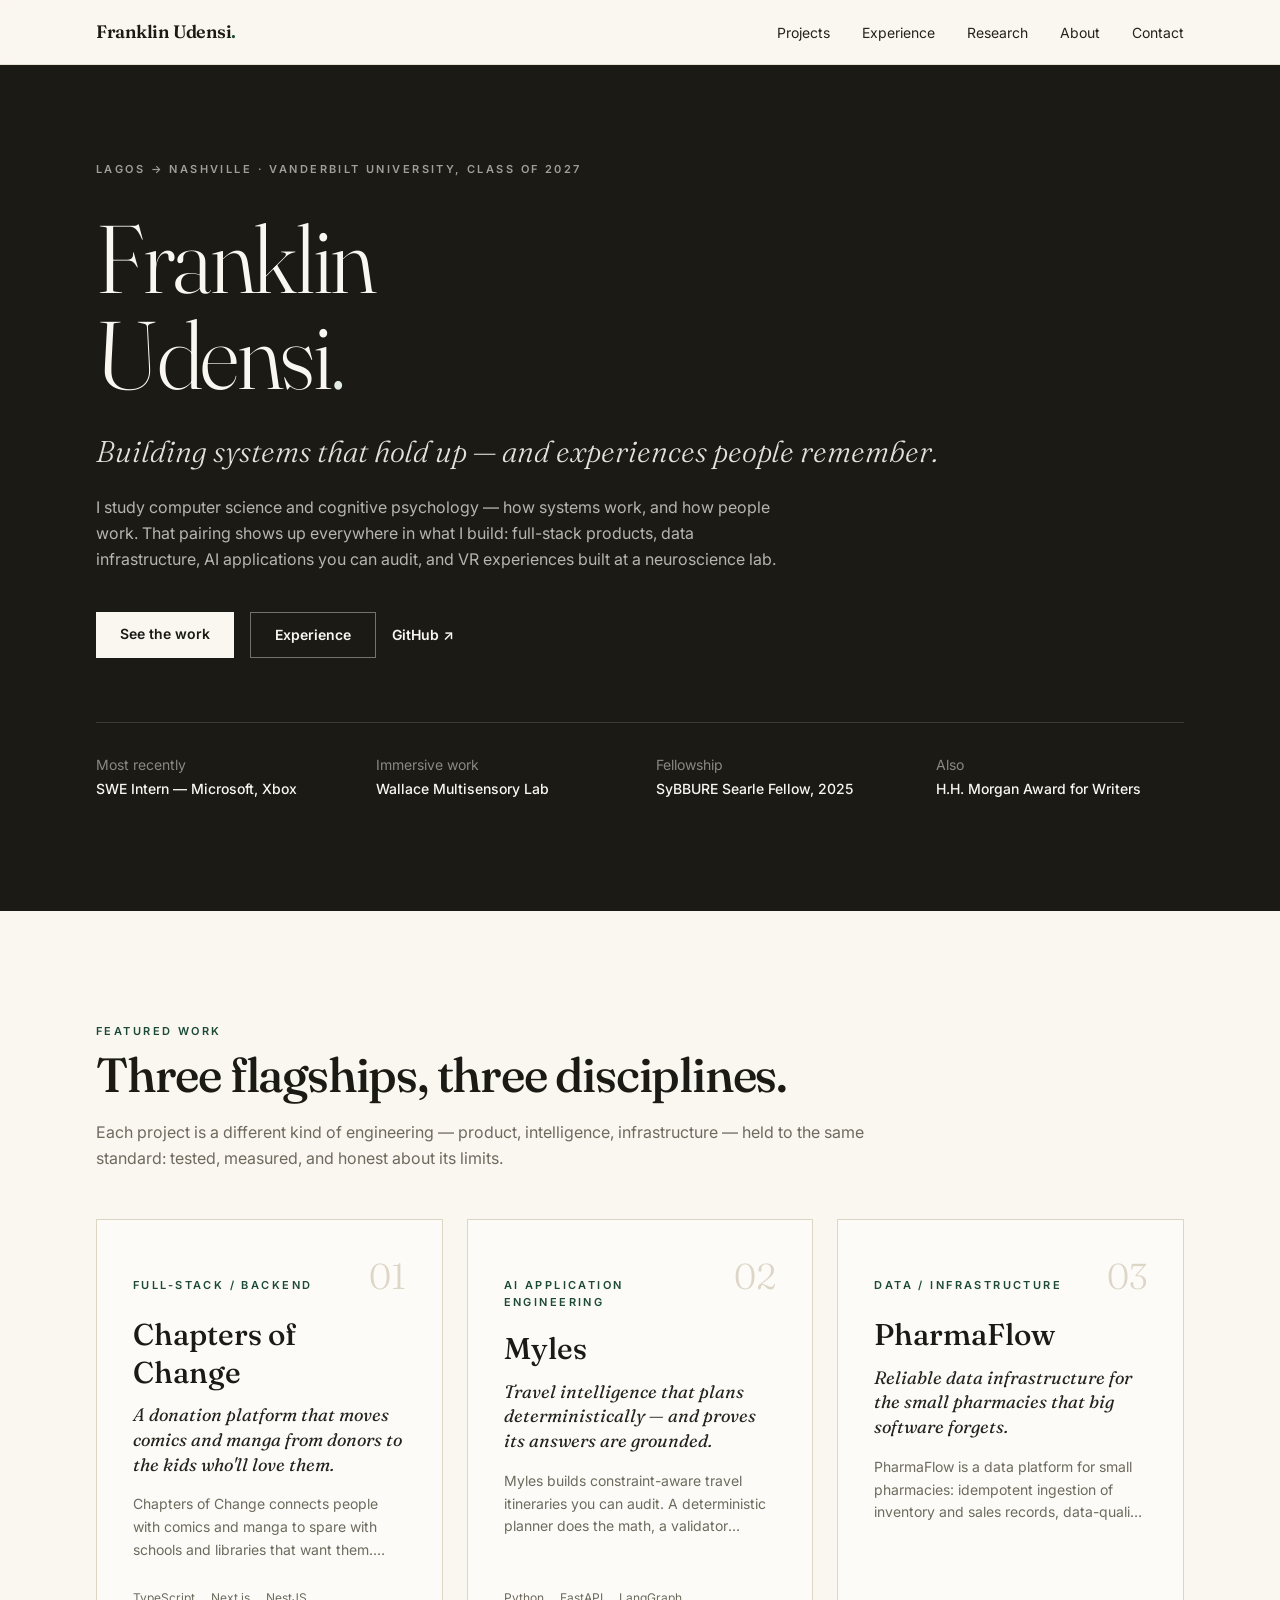
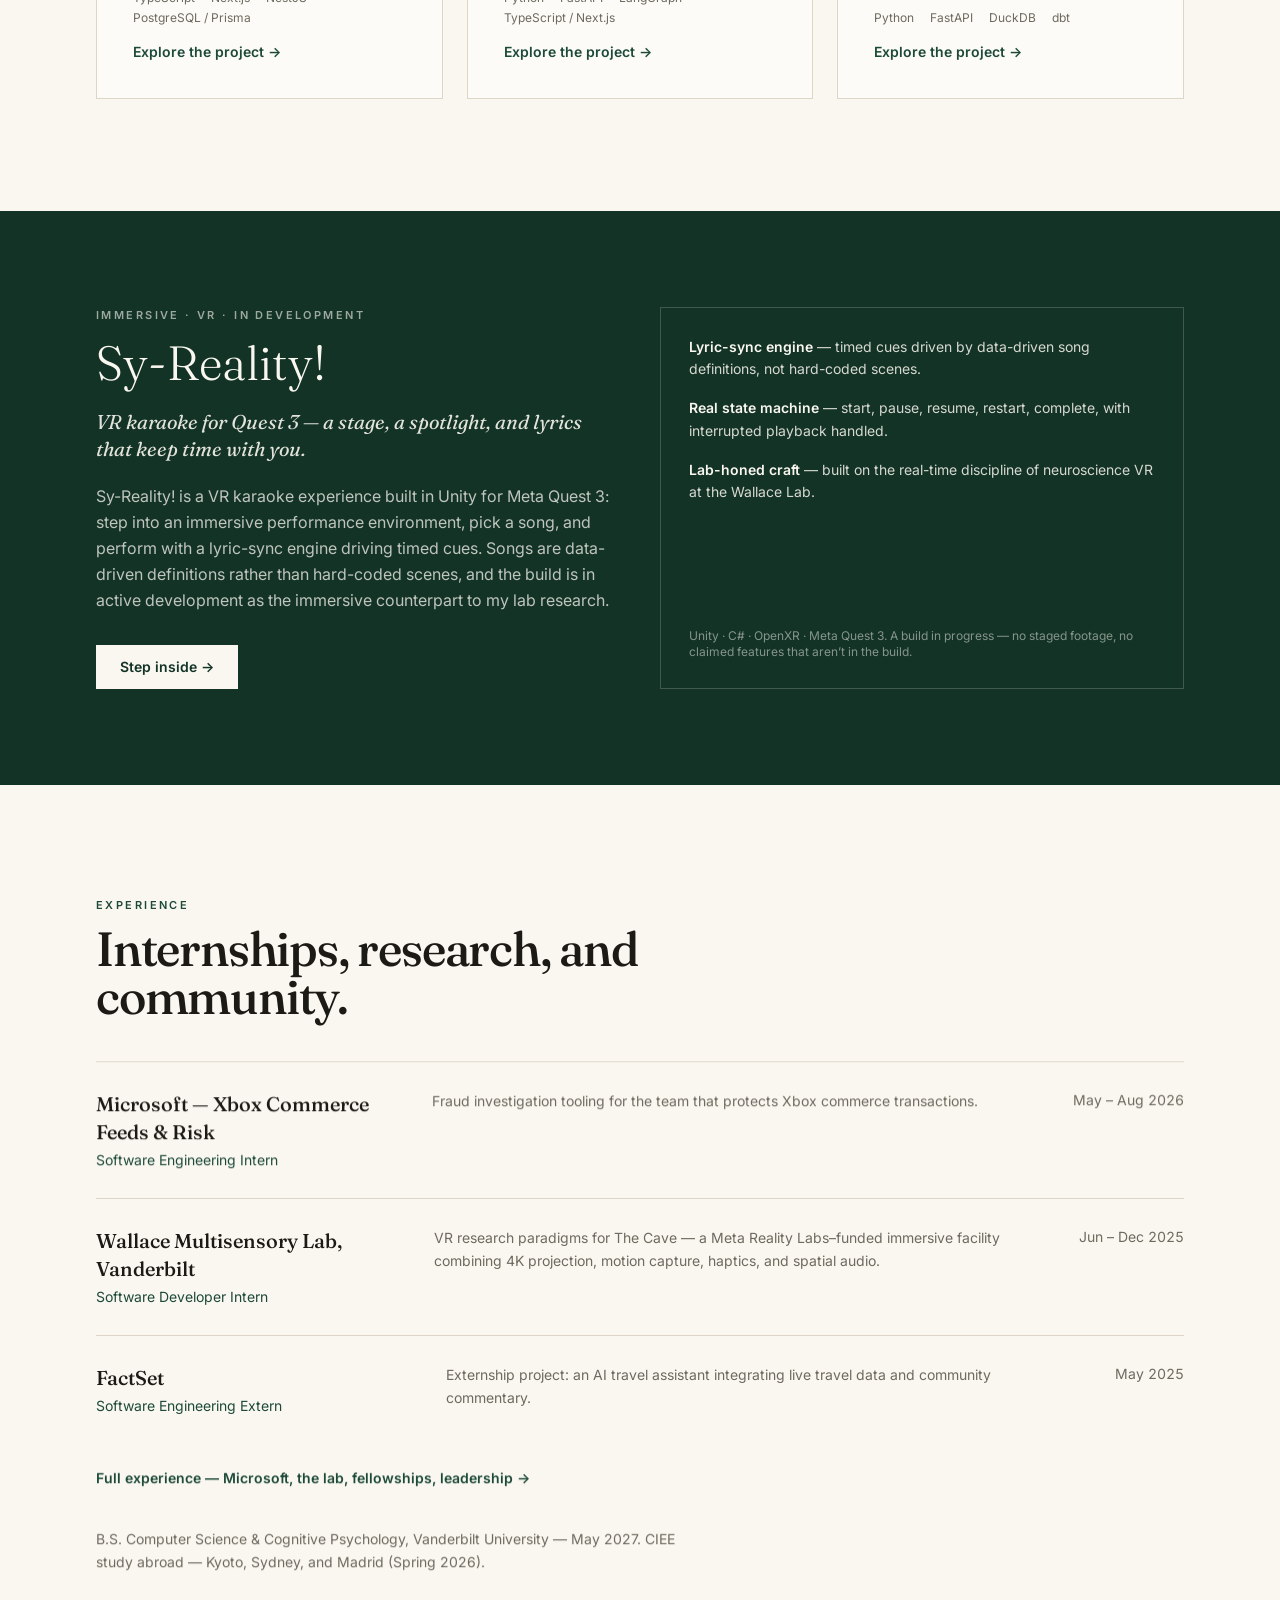
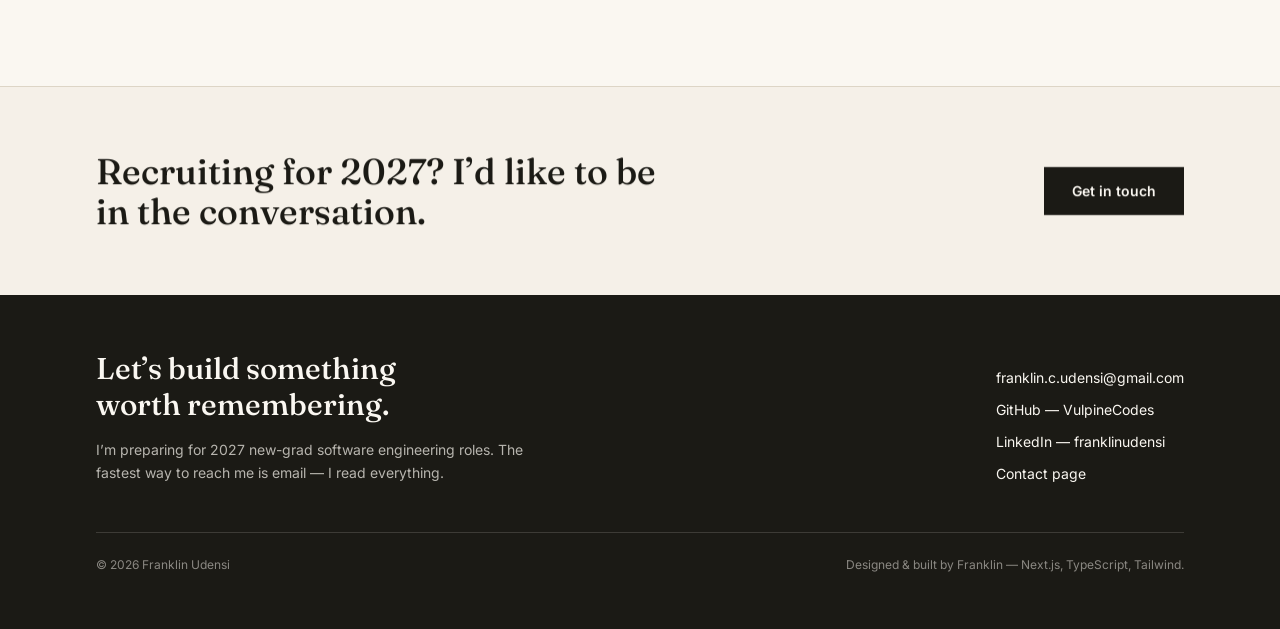
==== index.html @ 60025fde "deploy: portfolio website static build (Next.js export, fonts via Google Fonts CDN)" ====
<!DOCTYPE html><html lang="en"><head><meta charSet="utf-8"/><meta name="viewport" content="width=device-width, initial-scale=1"/><link rel="stylesheet" href="/_next/static/css/6d25cab9f0a3bf4e.css" data-precedence="next"/><link rel="preload" as="script" fetchPriority="low" href="/_next/static/chunks/webpack-03f7c6bc932ce1e3.js"/><script src="/_next/static/chunks/fd9d1056-1f1f859026f5f0fa.js" async=""></script><script src="/_next/static/chunks/117-e7a95ff872d9ad6e.js" async=""></script><script src="/_next/static/chunks/main-app-d4679674a07abb10.js" async=""></script><script src="/_next/static/chunks/958-a81c5736fae3ac9c.js" async=""></script><script src="/_next/static/chunks/972-db255a47084783e7.js" async=""></script><script src="/_next/static/chunks/app/page-e11f2c5ee6c6c4c6.js" async=""></script><script src="/_next/static/chunks/app/layout-0b1791d2296f950b.js" async=""></script><link rel="preconnect" href="https://fonts.googleapis.com"/><link rel="preconnect" href="https://fonts.gstatic.com" crossorigin="anonymous"/><title>Franklin Udensi — Software Engineer</title><meta name="description" content="Franklin Udensi is a Vanderbilt computer science and cognitive psychology student (class of 2027) building full-stack products, data infrastructure, and immersive experiences. SWE intern at Microsoft (Xbox); VR developer at the Wallace Multisensory Lab."/><meta name="author" content="Franklin Udensi"/><meta name="keywords" content="Franklin Udensi,software engineer,Vanderbilt,full-stack,data infrastructure,AI applications,VR"/><meta name="robots" content="index, follow"/><meta property="og:title" content="Franklin Udensi — Software Engineer"/><meta property="og:description" content="Franklin Udensi is a Vanderbilt computer science and cognitive psychology student (class of 2027) building full-stack products, data infrastructure, and immersive experiences. SWE intern at Microsoft (Xbox); VR developer at the Wallace Multisensory Lab."/><meta property="og:locale" content="en_US"/><meta property="og:type" content="website"/><meta name="twitter:card" content="summary"/><meta name="twitter:title" content="Franklin Udensi — Software Engineer"/><meta name="twitter:description" content="Franklin Udensi is a Vanderbilt computer science and cognitive psychology student (class of 2027) building full-stack products, data infrastructure, and immersive experiences. SWE intern at Microsoft (Xbox); VR developer at the Wallace Multisensory Lab."/><link rel="icon" href="/icon.svg?8deb0ec6b6bf1eee" type="image/svg+xml" sizes="any"/><link href="https://fonts.googleapis.com/css2?family=Fraunces:ital,opsz,wght@0,9..144,300..600;1,9..144,300..600&amp;family=Inter:wght@300..700&amp;display=swap" rel="stylesheet"/><script src="/_next/static/chunks/polyfills-42372ed130431b0a.js" noModule=""></script></head><body class="flex min-h-screen flex-col"><a href="#main" class="sr-only focus:not-sr-only focus:absolute focus:left-4 focus:top-4 focus:z-[60] focus:bg-moss focus:px-4 focus:py-2 focus:text-paper">Skip to content</a><header class="sticky top-0 z-50 border-b border-line/70 bg-paper/90 backdrop-blur"><div class="mx-auto flex h-16 max-w-6xl items-center justify-between px-5 sm:px-8"><a class="font-display text-lg font-semibold tracking-tight" aria-label="Franklin Udensi — home" href="/">Franklin Udensi<span class="text-moss" aria-hidden="true">.</span></a><nav aria-label="Primary" class="hidden md:block"><ul class="flex items-center gap-8"><li><a class="link-underline text-sm text-coal hover:text-ink" href="/projects">Projects</a></li><li><a class="link-underline text-sm text-coal hover:text-ink" href="/experience">Experience</a></li><li><a class="link-underline text-sm text-coal hover:text-ink" href="/research">Research</a></li><li><a class="link-underline text-sm text-coal hover:text-ink" href="/about">About</a></li><li><a class="link-underline text-sm text-coal hover:text-ink" href="/contact">Contact</a></li></ul></nav><button type="button" class="inline-flex h-11 w-11 items-center justify-center md:hidden" aria-expanded="false" aria-controls="mobile-nav" aria-label="Open menu"><span aria-hidden="true" class="text-2xl leading-none">≡</span></button></div></header><main id="main" class="flex-1"><section class="bg-ink text-paper"><div class="mx-auto max-w-6xl px-5 pb-20 pt-16 sm:px-8 sm:pt-24 lg:pb-28"><div style="opacity:0;transform:translateY(24px)"><p class="text-[11px] font-semibold uppercase tracking-widest2 text-paper/60">Lagos → Nashville<!-- --> · Vanderbilt University, Class of 2027</p><h1 class="mt-8 font-display text-6xl font-light leading-[0.98] tracking-tight sm:text-7xl lg:text-8xl">Franklin<br/>Udensi<span class="text-moss-soft">.</span></h1><p class="mt-8 max-w-reading font-display text-2xl font-light italic leading-snug text-paper/90 sm:text-3xl">Building systems that hold up — and experiences people remember.</p><p class="mt-6 max-w-reading leading-relaxed text-paper/70">I study computer science and cognitive psychology — how systems work, and how people work. That pairing shows up everywhere in what I build: full-stack products, data infrastructure, AI applications you can audit, and VR experiences built at a neuroscience lab.</p><div class="mt-10 flex flex-wrap gap-4"><a class="bg-paper px-6 py-3 text-sm font-semibold text-ink transition-colors hover:bg-moss-soft" href="/projects">See the work</a><a class="border border-paper/40 px-6 py-3 text-sm font-semibold text-paper transition-colors hover:border-paper hover:bg-paper/10" href="/experience">Experience</a><a href="https://github.com/VulpineCodes" target="_blank" rel="noreferrer" class="link-underline self-center text-sm font-semibold">GitHub ↗</a></div></div><div style="opacity:0;transform:translateY(24px)"><dl class="mt-16 grid grid-cols-2 gap-8 border-t border-paper/15 pt-8 text-sm md:grid-cols-4"><div><dt class="text-paper/50">Most recently</dt><dd class="mt-1 font-medium">SWE Intern — Microsoft, Xbox</dd></div><div><dt class="text-paper/50">Immersive work</dt><dd class="mt-1 font-medium">Wallace Multisensory Lab</dd></div><div><dt class="text-paper/50">Fellowship</dt><dd class="mt-1 font-medium">SyBBURE Searle Fellow, 2025</dd></div><div><dt class="text-paper/50">Also</dt><dd class="mt-1 font-medium">H.H. Morgan Award for Writers</dd></div></dl></div></div></section><section class="mx-auto max-w-6xl px-5 py-20 sm:px-8 lg:py-28"><div style="opacity:0;transform:translateY(24px)"><div class="max-w-3xl"><p class="eyebrow">Featured work</p><h2 class="mt-3 font-display text-4xl font-medium leading-[1.08] tracking-tight sm:text-5xl text-ink">Three flagships, three disciplines.</h2><p class="mt-5 text-base leading-relaxed text-smoke">Each project is a different kind of engineering — product, intelligence, infrastructure — held to the same standard: tested, measured, and honest about its limits.</p></div></div><div class="mt-12 grid gap-6 md:grid-cols-3"><div style="opacity:0;transform:translateY(24px)"><article class="group relative flex h-full flex-col border border-line bg-white/40 p-7 transition-colors duration-300 hover:border-moss/50 sm:p-9"><div class="flex items-baseline justify-between gap-4"><span class="eyebrow">Full-Stack / Backend</span><span aria-hidden="true" class="font-display text-4xl font-light text-line transition-colors duration-300 group-hover:text-moss/40">01</span></div><h3 class="mt-5 font-display text-3xl font-medium leading-tight"><a class="after:absolute after:inset-0 focus-visible:outline-none" href="/projects/chapters-of-change">Chapters of Change</a></h3><p class="mt-3 font-display text-lg italic leading-snug text-coal">A donation platform that moves comics and manga from donors to the kids who&#x27;ll love them.</p><p class="mt-4 line-clamp-3 text-sm leading-relaxed text-smoke">Chapters of Change connects people with comics and manga to spare with schools and libraries that want them. Donors list collections, organizations request them, and a structured approval workflow — with idempotent submissions and strict authorization — carries each donation from offer to delivered.</p><div class="mt-auto pt-7"><ul aria-label="Technology stack" class="flex flex-wrap gap-x-4 gap-y-1 text-xs text-smoke"><li>TypeScript</li><li>Next.js</li><li>NestJS</li><li>PostgreSQL / Prisma</li></ul><p class="mt-4 text-sm font-semibold text-moss">Explore the project<!-- --> <span aria-hidden="true" class="inline-block transition-transform duration-300 group-hover:translate-x-1">→</span></p></div></article></div><div style="opacity:0;transform:translateY(24px)"><article class="group relative flex h-full flex-col border border-line bg-white/40 p-7 transition-colors duration-300 hover:border-moss/50 sm:p-9"><div class="flex items-baseline justify-between gap-4"><span class="eyebrow">AI Application Engineering</span><span aria-hidden="true" class="font-display text-4xl font-light text-line transition-colors duration-300 group-hover:text-moss/40">02</span></div><h3 class="mt-5 font-display text-3xl font-medium leading-tight"><a class="after:absolute after:inset-0 focus-visible:outline-none" href="/projects/myles">Myles</a></h3><p class="mt-3 font-display text-lg italic leading-snug text-coal">Travel intelligence that plans deterministically — and proves its answers are grounded.</p><p class="mt-4 line-clamp-3 text-sm leading-relaxed text-smoke">Myles builds constraint-aware travel itineraries you can audit. A deterministic planner does the math, a validator enforces hard constraints, and a grounding layer checks that every claim in the output traces back to provider data. An evaluation harness scores the whole pipeline, so quality is measured rather than asserted.</p><div class="mt-auto pt-7"><ul aria-label="Technology stack" class="flex flex-wrap gap-x-4 gap-y-1 text-xs text-smoke"><li>Python</li><li>FastAPI</li><li>LangGraph</li><li>TypeScript / Next.js</li></ul><p class="mt-4 text-sm font-semibold text-moss">Explore the project<!-- --> <span aria-hidden="true" class="inline-block transition-transform duration-300 group-hover:translate-x-1">→</span></p></div></article></div><div style="opacity:0;transform:translateY(24px)"><article class="group relative flex h-full flex-col border border-line bg-white/40 p-7 transition-colors duration-300 hover:border-moss/50 sm:p-9"><div class="flex items-baseline justify-between gap-4"><span class="eyebrow">Data / Infrastructure</span><span aria-hidden="true" class="font-display text-4xl font-light text-line transition-colors duration-300 group-hover:text-moss/40">03</span></div><h3 class="mt-5 font-display text-3xl font-medium leading-tight"><a class="after:absolute after:inset-0 focus-visible:outline-none" href="/projects/pharmaflow">PharmaFlow</a></h3><p class="mt-3 font-display text-lg italic leading-snug text-coal">Reliable data infrastructure for the small pharmacies that big software forgets.</p><p class="mt-4 line-clamp-3 text-sm leading-relaxed text-smoke">PharmaFlow is a data platform for small pharmacies: idempotent ingestion of inventory and sales records, data-quality quarantine, analytics that run in under a second, event streaming that survives crashes without double-applying stock, and an API serving it all. Every claim in its documentation is backed by a test or a benchmark with its conditions recorded.</p><div class="mt-auto pt-7"><ul aria-label="Technology stack" class="flex flex-wrap gap-x-4 gap-y-1 text-xs text-smoke"><li>Python</li><li>FastAPI</li><li>DuckDB</li><li>dbt</li></ul><p class="mt-4 text-sm font-semibold text-moss">Explore the project<!-- --> <span aria-hidden="true" class="inline-block transition-transform duration-300 group-hover:translate-x-1">→</span></p></div></article></div></div></section><section aria-labelledby="sy-heading" class="bg-moss-deep text-paper"><div class="mx-auto grid max-w-6xl gap-10 px-5 py-20 sm:px-8 lg:grid-cols-2 lg:py-24"><div style="opacity:0;transform:translateY(24px)"><p class="text-[11px] font-semibold uppercase tracking-widest2 text-paper/60">Immersive · VR · In development</p><h2 id="sy-heading" class="mt-4 font-display text-5xl font-light leading-[1.02]">Sy-Reality!</h2><p class="mt-5 font-display text-xl italic leading-snug text-paper/90">VR karaoke for Quest 3 — a stage, a spotlight, and lyrics that keep time with you.</p><p class="mt-5 max-w-reading leading-relaxed text-paper/75">Sy-Reality! is a VR karaoke experience built in Unity for Meta Quest 3: step into an immersive performance environment, pick a song, and perform with a lyric-sync engine driving timed cues. Songs are data-driven definitions rather than hard-coded scenes, and the build is in active development as the immersive counterpart to my lab research.</p><a class="mt-8 inline-block bg-paper px-6 py-3 text-sm font-semibold text-moss-deep transition-colors hover:bg-moss-soft" href="/projects/sy-reality">Step inside →</a></div><div style="opacity:0;transform:translateY(24px)"><div class="flex h-full flex-col justify-between gap-8 border border-paper/20 p-7"><ul class="space-y-4 text-sm leading-relaxed text-paper/85"><li><span class="font-semibold text-paper">Lyric-sync engine</span> — timed cues driven by data-driven song definitions, not hard-coded scenes.</li><li><span class="font-semibold text-paper">Real state machine</span> — start, pause, resume, restart, complete, with interrupted playback handled.</li><li><span class="font-semibold text-paper">Lab-honed craft</span> — built on the real-time discipline of neuroscience VR at the Wallace Lab.</li></ul><p class="text-xs text-paper/50">Unity · C# · OpenXR · Meta Quest 3. A build in progress — no staged footage, no claimed features that aren’t in the build.</p></div></div></div></section><section class="mx-auto max-w-6xl px-5 py-20 sm:px-8 lg:py-28"><div style="opacity:0;transform:translateY(24px)"><div class="max-w-3xl"><p class="eyebrow">Experience</p><h2 class="mt-3 font-display text-4xl font-medium leading-[1.08] tracking-tight sm:text-5xl text-ink">Internships, research, and community.</h2></div></div><div class="mt-10"><div style="opacity:0;transform:translateY(24px)"><article class="grid gap-2 border-t border-line py-7 sm:grid-cols-[1fr_2fr_auto] sm:gap-8"><div><h3 class="font-display text-xl font-medium">Microsoft — Xbox Commerce Feeds &amp; Risk</h3><p class="mt-1 text-sm text-moss">Software Engineering Intern</p></div><p class="max-w-reading text-sm leading-relaxed text-smoke">Fraud investigation tooling for the team that protects Xbox commerce transactions.</p><p class="text-sm tabular-nums text-smoke">May – Aug 2026</p></article></div><div style="opacity:0;transform:translateY(24px)"><article class="grid gap-2 border-t border-line py-7 sm:grid-cols-[1fr_2fr_auto] sm:gap-8"><div><h3 class="font-display text-xl font-medium">Wallace Multisensory Lab, Vanderbilt</h3><p class="mt-1 text-sm text-moss">Software Developer Intern</p></div><p class="max-w-reading text-sm leading-relaxed text-smoke">VR research paradigms for The Cave — a Meta Reality Labs–funded immersive facility combining 4K projection, motion capture, haptics, and spatial audio.</p><p class="text-sm tabular-nums text-smoke">Jun – Dec 2025</p></article></div><div style="opacity:0;transform:translateY(24px)"><article class="grid gap-2 border-t border-line py-7 sm:grid-cols-[1fr_2fr_auto] sm:gap-8"><div><h3 class="font-display text-xl font-medium">FactSet</h3><p class="mt-1 text-sm text-moss">Software Engineering Extern</p></div><p class="max-w-reading text-sm leading-relaxed text-smoke">Externship project: an AI travel assistant integrating live travel data and community commentary.</p><p class="text-sm tabular-nums text-smoke">May 2025</p></article></div></div><div style="opacity:0;transform:translateY(24px)"><p class="mt-6 text-sm"><a class="link-underline font-semibold text-moss" href="/experience">Full experience — Microsoft, the lab, fellowships, leadership →</a></p><p class="mt-10 max-w-reading text-sm leading-relaxed text-smoke">B.S. Computer Science &amp; Cognitive Psychology<!-- -->, <!-- -->Vanderbilt University<!-- --> — <!-- -->May 2027<!-- -->.<!-- --> <!-- -->CIEE study abroad — Kyoto, Sydney, and Madrid (Spring 2026)<!-- -->.</p></div></section><section class="border-t border-line bg-parchment/60"><div class="mx-auto max-w-6xl px-5 py-16 sm:px-8"><div style="opacity:0;transform:translateY(24px)"><div class="flex flex-col items-start justify-between gap-8 md:flex-row md:items-center"><h2 class="max-w-xl font-display text-3xl font-medium leading-tight sm:text-4xl">Recruiting for 2027? I’d like to be in the conversation.</h2><a class="bg-ink px-7 py-3.5 text-sm font-semibold text-paper transition-colors hover:bg-moss" href="/contact">Get in touch</a></div></div></div></section></main><footer class="bg-ink text-paper"><div class="mx-auto max-w-6xl px-5 py-14 sm:px-8"><div class="flex flex-col gap-10 md:flex-row md:items-end md:justify-between"><div><p class="font-display text-3xl font-medium">Let’s build something<br/>worth remembering.</p><p class="mt-4 max-w-md text-sm leading-relaxed text-paper/70">I’m preparing for 2027 new-grad software engineering roles. The fastest way to reach me is email — I read everything.</p></div><nav aria-label="Footer"><ul class="space-y-3 text-sm"><li><a class="link-underline" href="mailto:franklin.c.udensi@gmail.com">franklin.c.udensi@gmail.com</a></li><li><a class="link-underline" href="https://github.com/VulpineCodes" target="_blank" rel="noreferrer">GitHub — VulpineCodes</a></li><li><a class="link-underline" href="https://www.linkedin.com/in/franklinudensi" target="_blank" rel="noreferrer">LinkedIn — franklinudensi</a></li><li><a class="link-underline" href="/contact">Contact page</a></li></ul></nav></div><div class="mt-12 flex flex-col gap-2 border-t border-paper/15 pt-6 text-xs text-paper/50 sm:flex-row sm:justify-between"><p>© <!-- -->2026<!-- --> Franklin Udensi</p><p>Designed &amp; built by Franklin — Next.js, TypeScript, Tailwind.</p></div></div></footer><script src="/_next/static/chunks/webpack-03f7c6bc932ce1e3.js" async=""></script><script>(self.__next_f=self.__next_f||[]).push([0]);self.__next_f.push([2,null])</script><script>self.__next_f.push([1,"1:HL[\"/_next/static/css/6d25cab9f0a3bf4e.css\",\"style\"]\n"])</script><script>self.__next_f.push([1,"2:I[2846,[],\"\"]\n4:I[24,[\"958\",\"static/chunks/958-a81c5736fae3ac9c.js\",\"972\",\"static/chunks/972-db255a47084783e7.js\",\"931\",\"static/chunks/app/page-e11f2c5ee6c6c4c6.js\"],\"default\"]\n5:I[2972,[\"958\",\"static/chunks/958-a81c5736fae3ac9c.js\",\"972\",\"static/chunks/972-db255a47084783e7.js\",\"931\",\"static/chunks/app/page-e11f2c5ee6c6c4c6.js\"],\"\"]\n6:I[4624,[\"972\",\"static/chunks/972-db255a47084783e7.js\",\"185\",\"static/chunks/app/layout-0b1791d2296f950b.js\"],\"default\"]\n7:I[4707,[],\"\"]\n8:I[6423,[],\"\"]\na:I[1060,[],\"\"]\nb:[]\n"])</script><script>self.__next_f.push([1,"0:[\"$\",\"$L2\",null,{\"buildId\":\"rh7fpxzyYuYP74ABtlrlG\",\"assetPrefix\":\"\",\"urlParts\":[\"\",\"\"],\"initialTree\":[\"\",{\"children\":[\"__PAGE__\",{}]},\"$undefined\",\"$undefined\",true],\"initialSeedData\":[\"\",{\"children\":[\"__PAGE__\",{},[[\"$L3\",[[\"$\",\"section\",null,{\"className\":\"bg-ink text-paper\",\"children\":[\"$\",\"div\",null,{\"className\":\"mx-auto max-w-6xl px-5 pb-20 pt-16 sm:px-8 sm:pt-24 lg:pb-28\",\"children\":[[\"$\",\"$L4\",null,{\"children\":[[\"$\",\"p\",null,{\"className\":\"text-[11px] font-semibold uppercase tracking-widest2 text-paper/60\",\"children\":[\"Lagos → Nashville\",\" · Vanderbilt University, Class of 2027\"]}],[\"$\",\"h1\",null,{\"className\":\"mt-8 font-display text-6xl font-light leading-[0.98] tracking-tight sm:text-7xl lg:text-8xl\",\"children\":[\"Franklin\",[\"$\",\"br\",null,{}],\"Udensi\",[\"$\",\"span\",null,{\"className\":\"text-moss-soft\",\"children\":\".\"}]]}],[\"$\",\"p\",null,{\"className\":\"mt-8 max-w-reading font-display text-2xl font-light italic leading-snug text-paper/90 sm:text-3xl\",\"children\":\"Building systems that hold up — and experiences people remember.\"}],[\"$\",\"p\",null,{\"className\":\"mt-6 max-w-reading leading-relaxed text-paper/70\",\"children\":\"I study computer science and cognitive psychology — how systems work, and how people work. That pairing shows up everywhere in what I build: full-stack products, data infrastructure, AI applications you can audit, and VR experiences built at a neuroscience lab.\"}],[\"$\",\"div\",null,{\"className\":\"mt-10 flex flex-wrap gap-4\",\"children\":[[\"$\",\"$L5\",null,{\"href\":\"/projects\",\"className\":\"bg-paper px-6 py-3 text-sm font-semibold text-ink transition-colors hover:bg-moss-soft\",\"children\":\"See the work\"}],[\"$\",\"$L5\",null,{\"href\":\"/experience\",\"className\":\"border border-paper/40 px-6 py-3 text-sm font-semibold text-paper transition-colors hover:border-paper hover:bg-paper/10\",\"children\":\"Experience\"}],[\"$\",\"a\",null,{\"href\":\"https://github.com/VulpineCodes\",\"target\":\"_blank\",\"rel\":\"noreferrer\",\"className\":\"link-underline self-center text-sm font-semibold\",\"children\":\"GitHub ↗\"}]]}]]}],[\"$\",\"$L4\",null,{\"delay\":0.15,\"children\":[\"$\",\"dl\",null,{\"className\":\"mt-16 grid grid-cols-2 gap-8 border-t border-paper/15 pt-8 text-sm md:grid-cols-4\",\"children\":[[\"$\",\"div\",null,{\"children\":[[\"$\",\"dt\",null,{\"className\":\"text-paper/50\",\"children\":\"Most recently\"}],[\"$\",\"dd\",null,{\"className\":\"mt-1 font-medium\",\"children\":\"SWE Intern — Microsoft, Xbox\"}]]}],[\"$\",\"div\",null,{\"children\":[[\"$\",\"dt\",null,{\"className\":\"text-paper/50\",\"children\":\"Immersive work\"}],[\"$\",\"dd\",null,{\"className\":\"mt-1 font-medium\",\"children\":\"Wallace Multisensory Lab\"}]]}],[\"$\",\"div\",null,{\"children\":[[\"$\",\"dt\",null,{\"className\":\"text-paper/50\",\"children\":\"Fellowship\"}],[\"$\",\"dd\",null,{\"className\":\"mt-1 font-medium\",\"children\":\"SyBBURE Searle Fellow, 2025\"}]]}],[\"$\",\"div\",null,{\"children\":[[\"$\",\"dt\",null,{\"className\":\"text-paper/50\",\"children\":\"Also\"}],[\"$\",\"dd\",null,{\"className\":\"mt-1 font-medium\",\"children\":\"H.H. Morgan Award for Writers\"}]]}]]}]}]]}]}],[\"$\",\"section\",null,{\"className\":\"mx-auto max-w-6xl px-5 py-20 sm:px-8 lg:py-28\",\"children\":[[\"$\",\"$L4\",null,{\"children\":[\"$\",\"div\",null,{\"className\":\"max-w-3xl\",\"children\":[[\"$\",\"p\",null,{\"className\":\"eyebrow\",\"children\":\"Featured work\"}],[\"$\",\"h2\",null,{\"className\":\"mt-3 font-display text-4xl font-medium leading-[1.08] tracking-tight sm:text-5xl text-ink\",\"children\":\"Three flagships, three disciplines.\"}],[\"$\",\"p\",null,{\"className\":\"mt-5 text-base leading-relaxed text-smoke\",\"children\":\"Each project is a different kind of engineering — product, intelligence, infrastructure — held to the same standard: tested, measured, and honest about its limits.\"}]]}]}],[\"$\",\"div\",null,{\"className\":\"mt-12 grid gap-6 md:grid-cols-3\",\"children\":[[\"$\",\"$L4\",\"chapters-of-change\",{\"delay\":0,\"children\":[\"$\",\"article\",null,{\"className\":\"group relative flex h-full flex-col border border-line bg-white/40 p-7 transition-colors duration-300 hover:border-moss/50 sm:p-9\",\"children\":[[\"$\",\"div\",null,{\"className\":\"flex items-baseline justify-between gap-4\",\"children\":[[\"$\",\"span\",null,{\"className\":\"eyebrow\",\"children\":\"Full-Stack / Backend\"}],[\"$\",\"span\",null,{\"aria-hidden\":\"true\",\"className\":\"font-display text-4xl font-light text-line transition-colors duration-300 group-hover:text-moss/40\",\"children\":\"01\"}]]}],[\"$\",\"h3\",null,{\"className\":\"mt-5 font-display text-3xl font-medium leading-tight\",\"children\":[\"$\",\"$L5\",null,{\"href\":\"/projects/chapters-of-change\",\"className\":\"after:absolute after:inset-0 focus-visible:outline-none\",\"children\":\"Chapters of Change\"}]}],[\"$\",\"p\",null,{\"className\":\"mt-3 font-display text-lg italic leading-snug text-coal\",\"children\":\"A donation platform that moves comics and manga from donors to the kids who'll love them.\"}],[\"$\",\"p\",null,{\"className\":\"mt-4 line-clamp-3 text-sm leading-relaxed text-smoke\",\"children\":\"Chapters of Change connects people with comics and manga to spare with schools and libraries that want them. Donors list collections, organizations request them, and a structured approval workflow — with idempotent submissions and strict authorization — carries each donation from offer to delivered.\"}],[\"$\",\"div\",null,{\"className\":\"mt-auto pt-7\",\"children\":[[\"$\",\"ul\",null,{\"aria-label\":\"Technology stack\",\"className\":\"flex flex-wrap gap-x-4 gap-y-1 text-xs text-smoke\",\"children\":[[\"$\",\"li\",\"TypeScript\",{\"children\":\"TypeScript\"}],[\"$\",\"li\",\"Next.js\",{\"children\":\"Next.js\"}],[\"$\",\"li\",\"NestJS\",{\"children\":\"NestJS\"}],[\"$\",\"li\",\"PostgreSQL / Prisma\",{\"children\":\"PostgreSQL / Prisma\"}]]}],[\"$\",\"p\",null,{\"className\":\"mt-4 text-sm font-semibold text-moss\",\"children\":[\"Explore the project\",\" \",[\"$\",\"span\",null,{\"aria-hidden\":\"true\",\"className\":\"inline-block transition-transform duration-300 group-hover:translate-x-1\",\"children\":\"→\"}]]}]]}]]}]}],[\"$\",\"$L4\",\"myles\",{\"delay\":0.08,\"children\":[\"$\",\"article\",null,{\"className\":\"group relative flex h-full flex-col border border-line bg-white/40 p-7 transition-colors duration-300 hover:border-moss/50 sm:p-9\",\"children\":[[\"$\",\"div\",null,{\"className\":\"flex items-baseline justify-between gap-4\",\"children\":[[\"$\",\"span\",null,{\"className\":\"eyebrow\",\"children\":\"AI Application Engineering\"}],[\"$\",\"span\",null,{\"aria-hidden\":\"true\",\"className\":\"font-display text-4xl font-light text-line transition-colors duration-300 group-hover:text-moss/40\",\"children\":\"02\"}]]}],[\"$\",\"h3\",null,{\"className\":\"mt-5 font-display text-3xl font-medium leading-tight\",\"children\":[\"$\",\"$L5\",null,{\"href\":\"/projects/myles\",\"className\":\"after:absolute after:inset-0 focus-visible:outline-none\",\"children\":\"Myles\"}]}],[\"$\",\"p\",null,{\"className\":\"mt-3 font-display text-lg italic leading-snug text-coal\",\"children\":\"Travel intelligence that plans deterministically — and proves its answers are grounded.\"}],[\"$\",\"p\",null,{\"className\":\"mt-4 line-clamp-3 text-sm leading-relaxed text-smoke\",\"children\":\"Myles builds constraint-aware travel itineraries you can audit. A deterministic planner does the math, a validator enforces hard constraints, and a grounding layer checks that every claim in the output traces back to provider data. An evaluation harness scores the whole pipeline, so quality is measured rather than asserted.\"}],[\"$\",\"div\",null,{\"className\":\"mt-auto pt-7\",\"children\":[[\"$\",\"ul\",null,{\"aria-label\":\"Technology stack\",\"className\":\"flex flex-wrap gap-x-4 gap-y-1 text-xs text-smoke\",\"children\":[[\"$\",\"li\",\"Python\",{\"children\":\"Python\"}],[\"$\",\"li\",\"FastAPI\",{\"children\":\"FastAPI\"}],[\"$\",\"li\",\"LangGraph\",{\"children\":\"LangGraph\"}],[\"$\",\"li\",\"TypeScript / Next.js\",{\"children\":\"TypeScript / Next.js\"}]]}],[\"$\",\"p\",null,{\"className\":\"mt-4 text-sm font-semibold text-moss\",\"children\":[\"Explore the project\",\" \",[\"$\",\"span\",null,{\"aria-hidden\":\"true\",\"className\":\"inline-block transition-transform duration-300 group-hover:translate-x-1\",\"children\":\"→\"}]]}]]}]]}]}],[\"$\",\"$L4\",\"pharmaflow\",{\"delay\":0.16,\"children\":[\"$\",\"article\",null,{\"className\":\"group relative flex h-full flex-col border border-line bg-white/40 p-7 transition-colors duration-300 hover:border-moss/50 sm:p-9\",\"children\":[[\"$\",\"div\",null,{\"className\":\"flex items-baseline justify-between gap-4\",\"children\":[[\"$\",\"span\",null,{\"className\":\"eyebrow\",\"children\":\"Data / Infrastructure\"}],[\"$\",\"span\",null,{\"aria-hidden\":\"true\",\"className\":\"font-display text-4xl font-light text-line transition-colors duration-300 group-hover:text-moss/40\",\"children\":\"03\"}]]}],[\"$\",\"h3\",null,{\"className\":\"mt-5 font-display text-3xl font-medium leading-tight\",\"children\":[\"$\",\"$L5\",null,{\"href\":\"/projects/pharmaflow\",\"className\":\"after:absolute after:inset-0 focus-visible:outline-none\",\"children\":\"PharmaFlow\"}]}],[\"$\",\"p\",null,{\"className\":\"mt-3 font-display text-lg italic leading-snug text-coal\",\"children\":\"Reliable data infrastructure for the small pharmacies that big software forgets.\"}],[\"$\",\"p\",null,{\"className\":\"mt-4 line-clamp-3 text-sm leading-relaxed text-smoke\",\"children\":\"PharmaFlow is a data platform for small pharmacies: idempotent ingestion of inventory and sales records, data-quality quarantine, analytics that run in under a second, event streaming that survives crashes without double-applying stock, and an API serving it all. Every claim in its documentation is backed by a test or a benchmark with its conditions recorded.\"}],[\"$\",\"div\",null,{\"className\":\"mt-auto pt-7\",\"children\":[[\"$\",\"ul\",null,{\"aria-label\":\"Technology stack\",\"className\":\"flex flex-wrap gap-x-4 gap-y-1 text-xs text-smoke\",\"children\":[[\"$\",\"li\",\"Python\",{\"children\":\"Python\"}],[\"$\",\"li\",\"FastAPI\",{\"children\":\"FastAPI\"}],[\"$\",\"li\",\"DuckDB\",{\"children\":\"DuckDB\"}],[\"$\",\"li\",\"dbt\",{\"children\":\"dbt\"}]]}],[\"$\",\"p\",null,{\"className\":\"mt-4 text-sm font-semibold text-moss\",\"children\":[\"Explore the project\",\" \",[\"$\",\"span\",null,{\"aria-hidden\":\"true\",\"className\":\"inline-block transition-transform duration-300 group-hover:translate-x-1\",\"children\":\"→\"}]]}]]}]]}]}]]}]]}],[\"$\",\"section\",null,{\"aria-labelledby\":\"sy-heading\",\"className\":\"bg-moss-deep text-paper\",\"children\":[\"$\",\"div\",null,{\"className\":\"mx-auto grid max-w-6xl gap-10 px-5 py-20 sm:px-8 lg:grid-cols-2 lg:py-24\",\"children\":[[\"$\",\"$L4\",null,{\"children\":[[\"$\",\"p\",null,{\"className\":\"text-[11px] font-semibold uppercase tracking-widest2 text-paper/60\",\"children\":\"Immersive · VR · In development\"}],[\"$\",\"h2\",null,{\"id\":\"sy-heading\",\"className\":\"mt-4 font-display text-5xl font-light leading-[1.02]\",\"children\":\"Sy-Reality!\"}],[\"$\",\"p\",null,{\"className\":\"mt-5 font-display text-xl italic leading-snug text-paper/90\",\"children\":\"VR karaoke for Quest 3 — a stage, a spotlight, and lyrics that keep time with you.\"}],[\"$\",\"p\",null,{\"className\":\"mt-5 max-w-reading leading-relaxed text-paper/75\",\"children\":\"Sy-Reality! is a VR karaoke experience built in Unity for Meta Quest 3: step into an immersive performance environment, pick a song, and perform with a lyric-sync engine driving timed cues. Songs are data-driven definitions rather than hard-coded scenes, and the build is in active development as the immersive counterpart to my lab research.\"}],[\"$\",\"$L5\",null,{\"href\":\"/projects/sy-reality\",\"className\":\"mt-8 inline-block bg-paper px-6 py-3 text-sm font-semibold text-moss-deep transition-colors hover:bg-moss-soft\",\"children\":\"Step inside →\"}]]}],[\"$\",\"$L4\",null,{\"delay\":0.1,\"children\":[\"$\",\"div\",null,{\"className\":\"flex h-full flex-col justify-between gap-8 border border-paper/20 p-7\",\"children\":[[\"$\",\"ul\",null,{\"className\":\"space-y-4 text-sm leading-relaxed text-paper/85\",\"children\":[[\"$\",\"li\",null,{\"children\":[[\"$\",\"span\",null,{\"className\":\"font-semibold text-paper\",\"children\":\"Lyric-sync engine\"}],\" — timed cues driven by data-driven song definitions, not hard-coded scenes.\"]}],[\"$\",\"li\",null,{\"children\":[[\"$\",\"span\",null,{\"className\":\"font-semibold text-paper\",\"children\":\"Real state machine\"}],\" — start, pause, resume, restart, complete, with interrupted playback handled.\"]}],[\"$\",\"li\",null,{\"children\":[[\"$\",\"span\",null,{\"className\":\"font-semibold text-paper\",\"children\":\"Lab-honed craft\"}],\" — built on the real-time discipline of neuroscience VR at the Wallace Lab.\"]}]]}],[\"$\",\"p\",null,{\"className\":\"text-xs text-paper/50\",\"children\":\"Unity · C# · OpenXR · Meta Quest 3. A build in progress — no staged footage, no claimed features that aren’t in the build.\"}]]}]}]]}]}],[\"$\",\"section\",null,{\"className\":\"mx-auto max-w-6xl px-5 py-20 sm:px-8 lg:py-28\",\"children\":[[\"$\",\"$L4\",null,{\"children\":[\"$\",\"div\",null,{\"className\":\"max-w-3xl\",\"children\":[[\"$\",\"p\",null,{\"className\":\"eyebrow\",\"children\":\"Experience\"}],[\"$\",\"h2\",null,{\"className\":\"mt-3 font-display text-4xl font-medium leading-[1.08] tracking-tight sm:text-5xl text-ink\",\"children\":\"Internships, research, and community.\"}],\"$undefined\"]}]}],[\"$\",\"div\",null,{\"className\":\"mt-10\",\"children\":[[\"$\",\"$L4\",\"Microsoft — Xbox Commerce Feeds \u0026 Risk\",{\"delay\":0,\"children\":[\"$\",\"article\",null,{\"className\":\"grid gap-2 border-t border-line py-7 sm:grid-cols-[1fr_2fr_auto] sm:gap-8\",\"children\":[[\"$\",\"div\",null,{\"children\":[[\"$\",\"h3\",null,{\"className\":\"font-display text-xl font-medium\",\"children\":\"Microsoft — Xbox Commerce Feeds \u0026 Risk\"}],[\"$\",\"p\",null,{\"className\":\"mt-1 text-sm text-moss\",\"children\":\"Software Engineering Intern\"}]]}],[\"$\",\"p\",null,{\"className\":\"max-w-reading text-sm leading-relaxed text-smoke\",\"children\":\"Fraud investigation tooling for the team that protects Xbox commerce transactions.\"}],[\"$\",\"p\",null,{\"className\":\"text-sm tabular-nums text-smoke\",\"children\":\"May – Aug 2026\"}]]}]}],[\"$\",\"$L4\",\"Wallace Multisensory Lab, Vanderbilt\",{\"delay\":0.05,\"children\":[\"$\",\"article\",null,{\"className\":\"grid gap-2 border-t border-line py-7 sm:grid-cols-[1fr_2fr_auto] sm:gap-8\",\"children\":[[\"$\",\"div\",null,{\"children\":[[\"$\",\"h3\",null,{\"className\":\"font-display text-xl font-medium\",\"children\":\"Wallace Multisensory Lab, Vanderbilt\"}],[\"$\",\"p\",null,{\"className\":\"mt-1 text-sm text-moss\",\"children\":\"Software Developer Intern\"}]]}],[\"$\",\"p\",null,{\"className\":\"max-w-reading text-sm leading-relaxed text-smoke\",\"children\":\"VR research paradigms for The Cave — a Meta Reality Labs–funded immersive facility combining 4K projection, motion capture, haptics, and spatial audio.\"}],[\"$\",\"p\",null,{\"className\":\"text-sm tabular-nums text-smoke\",\"children\":\"Jun – Dec 2025\"}]]}]}],[\"$\",\"$L4\",\"FactSet\",{\"delay\":0.1,\"children\":[\"$\",\"article\",null,{\"className\":\"grid gap-2 border-t border-line py-7 sm:grid-cols-[1fr_2fr_auto] sm:gap-8\",\"children\":[[\"$\",\"div\",null,{\"children\":[[\"$\",\"h3\",null,{\"className\":\"font-display text-xl font-medium\",\"children\":\"FactSet\"}],[\"$\",\"p\",null,{\"className\":\"mt-1 text-sm text-moss\",\"children\":\"Software Engineering Extern\"}]]}],[\"$\",\"p\",null,{\"className\":\"max-w-reading text-sm leading-relaxed text-smoke\",\"children\":\"Externship project: an AI travel assistant integrating live travel data and community commentary.\"}],[\"$\",\"p\",null,{\"className\":\"text-sm tabular-nums text-smoke\",\"children\":\"May 2025\"}]]}]}]]}],[\"$\",\"$L4\",null,{\"children\":[[\"$\",\"p\",null,{\"className\":\"mt-6 text-sm\",\"children\":[\"$\",\"$L5\",null,{\"href\":\"/experience\",\"className\":\"link-underline font-semibold text-moss\",\"children\":\"Full experience — Microsoft, the lab, fellowships, leadership →\"}]}],[\"$\",\"p\",null,{\"className\":\"mt-10 max-w-reading text-sm leading-relaxed text-smoke\",\"children\":[\"B.S. Computer Science \u0026 Cognitive Psychology\",\", \",\"Vanderbilt University\",\" — \",\"May 2027\",\".\",\" \",\"CIEE study abroad — Kyoto, Sydney, and Madrid (Spring 2026)\",\".\"]}]]}]]}],[\"$\",\"section\",null,{\"className\":\"border-t border-line bg-parchment/60\",\"children\":[\"$\",\"div\",null,{\"className\":\"mx-auto max-w-6xl px-5 py-16 sm:px-8\",\"children\":[\"$\",\"$L4\",null,{\"children\":[\"$\",\"div\",null,{\"className\":\"flex flex-col items-start justify-between gap-8 md:flex-row md:items-center\",\"children\":[[\"$\",\"h2\",null,{\"className\":\"max-w-xl font-display text-3xl font-medium leading-tight sm:text-4xl\",\"children\":\"Recruiting for 2027? I’d like to be in the conversation.\"}],[\"$\",\"$L5\",null,{\"href\":\"/contact\",\"className\":\"bg-ink px-7 py-3.5 text-sm font-semibold text-paper transition-colors hover:bg-moss\",\"children\":\"Get in touch\"}]]}]}]}]}]],null],null],null]},[[[[\"$\",\"link\",\"0\",{\"rel\":\"stylesheet\",\"href\":\"/_next/static/css/6d25cab9f0a3bf4e.css\",\"precedence\":\"next\",\"crossOrigin\":\"$undefined\"}]],[\"$\",\"html\",null,{\"lang\":\"en\",\"children\":[[\"$\",\"head\",null,{\"children\":[[\"$\",\"link\",null,{\"rel\":\"preconnect\",\"href\":\"https://fonts.googleapis.com\"}],[\"$\",\"link\",null,{\"rel\":\"preconnect\",\"href\":\"https://fonts.gstatic.com\",\"crossOrigin\":\"anonymous\"}],[\"$\",\"link\",null,{\"href\":\"https://fonts.googleapis.com/css2?family=Fraunces:ital,opsz,wght@0,9..144,300..600;1,9..144,300..600\u0026family=Inter:wght@300..700\u0026display=swap\",\"rel\":\"stylesheet\"}]]}],[\"$\",\"body\",null,{\"className\":\"flex min-h-screen flex-col\",\"children\":[[\"$\",\"a\",null,{\"href\":\"#main\",\"className\":\"sr-only focus:not-sr-only focus:absolute focus:left-4 focus:top-4 focus:z-[60] focus:bg-moss focus:px-4 focus:py-2 focus:text-paper\",\"children\":\"Skip to content\"}],[\"$\",\"$L6\",null,{}],[\"$\",\"main\",null,{\"id\":\"main\",\"className\":\"flex-1\",\"children\":[\"$\",\"$L7\",null,{\"parallelRouterKey\":\"children\",\"segmentPath\":[\"children\"],\"error\":\"$undefined\",\"errorStyles\":\"$undefined\",\"errorScripts\":\"$undefined\",\"template\":[\"$\",\"$L8\",null,{}],\"templateStyles\":\"$undefined\",\"templateScripts\":\"$undefined\",\"notFound\":[\"$\",\"div\",null,{\"className\":\"mx-auto flex max-w-6xl flex-col items-start px-5 py-24 sm:px-8 lg:py-32\",\"children\":[[\"$\",\"p\",null,{\"className\":\"eyebrow\",\"children\":\"404\"}],[\"$\",\"h1\",null,{\"className\":\"mt-4 font-display text-6xl font-light leading-none sm:text-7xl\",\"children\":\"Off the map.\"}],[\"$\",\"p\",null,{\"className\":\"mt-6 max-w-reading leading-relaxed text-smoke\",\"children\":\"This page doesn’t exist — even Myles, the travel planner, can’t route you here. The work, experience, and research are all one click away, though.\"}],[\"$\",\"div\",null,{\"className\":\"mt-10 flex flex-wrap gap-4\",\"children\":[[\"$\",\"$L5\",null,{\"href\":\"/\",\"className\":\"bg-ink px-6 py-3 text-sm font-semibold text-paper transition-colors hover:bg-moss\",\"children\":\"Back home\"}],[\"$\",\"$L5\",null,{\"href\":\"/projects\",\"className\":\"border border-line px-6 py-3 text-sm font-semibold transition-colors hover:border-moss hover:text-moss\",\"children\":\"See the projects\"}]]}]]}],\"notFoundStyles\":[]}]}],[\"$\",\"footer\",null,{\"className\":\"bg-ink text-paper\",\"children\":[\"$\",\"div\",null,{\"className\":\"mx-auto max-w-6xl px-5 py-14 sm:px-8\",\"children\":[[\"$\",\"div\",null,{\"className\":\"flex flex-col gap-10 md:flex-row md:items-end md:justify-between\",\"children\":[[\"$\",\"div\",null,{\"children\":[[\"$\",\"p\",null,{\"className\":\"font-display text-3xl font-medium\",\"children\":[\"Let’s build something\",[\"$\",\"br\",null,{}],\"worth remembering.\"]}],[\"$\",\"p\",null,{\"className\":\"mt-4 max-w-md text-sm leading-relaxed text-paper/70\",\"children\":\"I’m preparing for 2027 new-grad software engineering roles. The fastest way to reach me is email — I read everything.\"}]]}],[\"$\",\"nav\",null,{\"aria-label\":\"Footer\",\"children\":[\"$\",\"ul\",null,{\"className\":\"space-y-3 text-sm\",\"children\":[[\"$\",\"li\",null,{\"children\":[\"$\",\"a\",null,{\"className\":\"link-underline\",\"href\":\"mailto:franklin.c.udensi@gmail.com\",\"children\":\"franklin.c.udensi@gmail.com\"}]}],[\"$\",\"li\",null,{\"children\":[\"$\",\"a\",null,{\"className\":\"link-underline\",\"href\":\"https://github.com/VulpineCodes\",\"target\":\"_blank\",\"rel\":\"noreferrer\",\"children\":\"GitHub — VulpineCodes\"}]}],[\"$\",\"li\",null,{\"children\":[\"$\",\"a\",null,{\"className\":\"link-underline\",\"href\":\"https://www.linkedin.com/in/franklinudensi\",\"target\":\"_blank\",\"rel\":\"noreferrer\",\"children\":\"LinkedIn — franklinudensi\"}]}],[\"$\",\"li\",null,{\"children\":[\"$\",\"$L5\",null,{\"className\":\"link-underline\",\"href\":\"/contact\",\"children\":\"Contact page\"}]}]]}]}]]}],[\"$\",\"div\",null,{\"className\":\"mt-12 flex flex-col gap-2 border-t border-paper/15 pt-6 text-xs text-paper/50 sm:flex-row sm:justify-between\",\"children\":[[\"$\",\"p\",null,{\"children\":[\"© \",2026,\" Franklin Udensi\"]}],[\"$\",\"p\",null,{\"children\":\"Designed \u0026 built by Franklin — Next.js, TypeScript, Tailwind.\"}]]}]]}]}]]}]]}]],null],null],\"couldBeIntercepted\":false,\"initialHead\":[null,\"$L9\"],\"globalErrorComponent\":\"$a\",\"missingSlots\":\"$Wb\"}]\n"])</script><script>self.__next_f.push([1,"9:[[\"$\",\"meta\",\"0\",{\"name\":\"viewport\",\"content\":\"width=device-width, initial-scale=1\"}],[\"$\",\"meta\",\"1\",{\"charSet\":\"utf-8\"}],[\"$\",\"title\",\"2\",{\"children\":\"Franklin Udensi — Software Engineer\"}],[\"$\",\"meta\",\"3\",{\"name\":\"description\",\"content\":\"Franklin Udensi is a Vanderbilt computer science and cognitive psychology student (class of 2027) building full-stack products, data infrastructure, and immersive experiences. SWE intern at Microsoft (Xbox); VR developer at the Wallace Multisensory Lab.\"}],[\"$\",\"meta\",\"4\",{\"name\":\"author\",\"content\":\"Franklin Udensi\"}],[\"$\",\"meta\",\"5\",{\"name\":\"keywords\",\"content\":\"Franklin Udensi,software engineer,Vanderbilt,full-stack,data infrastructure,AI applications,VR\"}],[\"$\",\"meta\",\"6\",{\"name\":\"robots\",\"content\":\"index, follow\"}],[\"$\",\"meta\",\"7\",{\"property\":\"og:title\",\"content\":\"Franklin Udensi — Software Engineer\"}],[\"$\",\"meta\",\"8\",{\"property\":\"og:description\",\"content\":\"Franklin Udensi is a Vanderbilt computer science and cognitive psychology student (class of 2027) building full-stack products, data infrastructure, and immersive experiences. SWE intern at Microsoft (Xbox); VR developer at the Wallace Multisensory Lab.\"}],[\"$\",\"meta\",\"9\",{\"property\":\"og:locale\",\"content\":\"en_US\"}],[\"$\",\"meta\",\"10\",{\"property\":\"og:type\",\"content\":\"website\"}],[\"$\",\"meta\",\"11\",{\"name\":\"twitter:card\",\"content\":\"summary\"}],[\"$\",\"meta\",\"12\",{\"name\":\"twitter:title\",\"content\":\"Franklin Udensi — Software Engineer\"}],[\"$\",\"meta\",\"13\",{\"name\":\"twitter:description\",\"content\":\"Franklin Udensi is a Vanderbilt computer science and cognitive psychology student (class of 2027) building full-stack products, data infrastructure, and immersive experiences. SWE intern at Microsoft (Xbox); VR developer at the Wallace Multisensory Lab.\"}],[\"$\",\"link\",\"14\",{\"rel\":\"icon\",\"href\":\"/icon.svg?8deb0ec6b6bf1eee\",\"type\":\"image/svg+xml\",\"sizes\":\"any\"}]]\n3:null\n"])</script></body></html>
---- _next/static/css/6d25cab9f0a3bf4e.css ----
*,:after,:before{--tw-border-spacing-x:0;--tw-border-spacing-y:0;--tw-translate-x:0;--tw-translate-y:0;--tw-rotate:0;--tw-skew-x:0;--tw-skew-y:0;--tw-scale-x:1;--tw-scale-y:1;--tw-pan-x: ;--tw-pan-y: ;--tw-pinch-zoom: ;--tw-scroll-snap-strictness:proximity;--tw-gradient-from-position: ;--tw-gradient-via-position: ;--tw-gradient-to-position: ;--tw-ordinal: ;--tw-slashed-zero: ;--tw-numeric-figure: ;--tw-numeric-spacing: ;--tw-numeric-fraction: ;--tw-ring-inset: ;--tw-ring-offset-width:0px;--tw-ring-offset-color:#fff;--tw-ring-color:rgba(59,130,246,.5);--tw-ring-offset-shadow:0 0 #0000;--tw-ring-shadow:0 0 #0000;--tw-shadow:0 0 #0000;--tw-shadow-colored:0 0 #0000;--tw-blur: ;--tw-brightness: ;--tw-contrast: ;--tw-grayscale: ;--tw-hue-rotate: ;--tw-invert: ;--tw-saturate: ;--tw-sepia: ;--tw-drop-shadow: ;--tw-backdrop-blur: ;--tw-backdrop-brightness: ;--tw-backdrop-contrast: ;--tw-backdrop-grayscale: ;--tw-backdrop-hue-rotate: ;--tw-backdrop-invert: ;--tw-backdrop-opacity: ;--tw-backdrop-saturate: ;--tw-backdrop-sepia: ;--tw-contain-size: ;--tw-contain-layout: ;--tw-contain-paint: ;--tw-contain-style: }::backdrop{--tw-border-spacing-x:0;--tw-border-spacing-y:0;--tw-translate-x:0;--tw-translate-y:0;--tw-rotate:0;--tw-skew-x:0;--tw-skew-y:0;--tw-scale-x:1;--tw-scale-y:1;--tw-pan-x: ;--tw-pan-y: ;--tw-pinch-zoom: ;--tw-scroll-snap-strictness:proximity;--tw-gradient-from-position: ;--tw-gradient-via-position: ;--tw-gradient-to-position: ;--tw-ordinal: ;--tw-slashed-zero: ;--tw-numeric-figure: ;--tw-numeric-spacing: ;--tw-numeric-fraction: ;--tw-ring-inset: ;--tw-ring-offset-width:0px;--tw-ring-offset-color:#fff;--tw-ring-color:rgba(59,130,246,.5);--tw-ring-offset-shadow:0 0 #0000;--tw-ring-shadow:0 0 #0000;--tw-shadow:0 0 #0000;--tw-shadow-colored:0 0 #0000;--tw-blur: ;--tw-brightness: ;--tw-contrast: ;--tw-grayscale: ;--tw-hue-rotate: ;--tw-invert: ;--tw-saturate: ;--tw-sepia: ;--tw-drop-shadow: ;--tw-backdrop-blur: ;--tw-backdrop-brightness: ;--tw-backdrop-contrast: ;--tw-backdrop-grayscale: ;--tw-backdrop-hue-rotate: ;--tw-backdrop-invert: ;--tw-backdrop-opacity: ;--tw-backdrop-saturate: ;--tw-backdrop-sepia: ;--tw-contain-size: ;--tw-contain-layout: ;--tw-contain-paint: ;--tw-contain-style: }/*
! tailwindcss v3.4.19 | MIT License | https://tailwindcss.com
*/*,:after,:before{box-sizing:border-box;border:0 solid #e5e7eb}:after,:before{--tw-content:""}:host,html{line-height:1.5;-webkit-text-size-adjust:100%;-moz-tab-size:4;tab-size:4;font-family:var(--font-body),system-ui,-apple-system,Segoe UI,sans-serif;font-feature-settings:normal;font-variation-settings:normal;-webkit-tap-highlight-color:transparent}body{margin:0;line-height:inherit}hr{height:0;color:inherit;border-top-width:1px}abbr:where([title]){text-decoration:underline dotted}h1,h2,h3,h4,h5,h6{font-size:inherit;font-weight:inherit}a{color:inherit;text-decoration:inherit}b,strong{font-weight:bolder}code,kbd,pre,samp{font-family:ui-monospace,SFMono-Regular,Menlo,Monaco,Consolas,Liberation Mono,Courier New,monospace;font-feature-settings:normal;font-variation-settings:normal;font-size:1em}small{font-size:80%}sub,sup{font-size:75%;line-height:0;position:relative;vertical-align:baseline}sub{bottom:-.25em}sup{top:-.5em}table{text-indent:0;border-color:inherit;border-collapse:collapse}button,input,optgroup,select,textarea{font-family:inherit;font-feature-settings:inherit;font-variation-settings:inherit;font-size:100%;font-weight:inherit;line-height:inherit;letter-spacing:inherit;color:inherit;margin:0;padding:0}button,select{text-transform:none}button,input:where([type=button]),input:where([type=reset]),input:where([type=submit]){-webkit-appearance:button;background-color:transparent;background-image:none}:-moz-focusring{outline:auto}:-moz-ui-invalid{box-shadow:none}progress{vertical-align:baseline}::-webkit-inner-spin-button,::-webkit-outer-spin-button{height:auto}[type=search]{-webkit-appearance:textfield;outline-offset:-2px}::-webkit-search-decoration{-webkit-appearance:none}::-webkit-file-upload-button{-webkit-appearance:button;font:inherit}summary{display:list-item}blockquote,dd,dl,figure,h1,h2,h3,h4,h5,h6,hr,p,pre{margin:0}fieldset{margin:0}fieldset,legend{padding:0}menu,ol,ul{list-style:none;margin:0;padding:0}dialog{padding:0}textarea{resize:vertical}input::placeholder,textarea::placeholder{opacity:1;color:#9ca3af}[role=button],button{cursor:pointer}:disabled{cursor:default}audio,canvas,embed,iframe,img,object,svg,video{display:block;vertical-align:middle}img,video{max-width:100%;height:auto}[hidden]:where(:not([hidden=until-found])){display:none}:root{--font-display:"Fraunces",Georgia,serif;--font-body:"Inter",system-ui,-apple-system,"Segoe UI",sans-serif}html{scroll-behavior:smooth}body{--tw-bg-opacity:1;background-color:rgb(250 247 241/var(--tw-bg-opacity,1));font-family:var(--font-body),system-ui,-apple-system,Segoe UI,sans-serif;--tw-text-opacity:1;color:rgb(27 26 21/var(--tw-text-opacity,1));-webkit-font-smoothing:antialiased;-moz-osx-font-smoothing:grayscale;text-rendering:optimizeLegibility}::selection{background:#1d4a38;color:#faf7f1}:focus-visible{outline:2px solid #1d4a38;outline-offset:3px;border-radius:2px}@media (prefers-reduced-motion:reduce){html{scroll-behavior:auto}*,:after,:before{animation-duration:.01ms!important;animation-iteration-count:1!important;transition-duration:.01ms!important}}.eyebrow{font-size:11px;font-weight:600;text-transform:uppercase;letter-spacing:.22em;--tw-text-opacity:1;color:rgb(29 74 56/var(--tw-text-opacity,1))}.link-underline{background-image:linear-gradient(currentColor,currentColor);background-size:0 1px;background-position:0 100%;background-repeat:no-repeat;transition:background-size .35s ease}.link-underline:focus-visible,.link-underline:hover{background-size:100% 1px}.sr-only{position:absolute;width:1px;height:1px;padding:0;margin:-1px;overflow:hidden;clip:rect(0,0,0,0);white-space:nowrap;border-width:0}.static{position:static}.relative{position:relative}.sticky{position:sticky}.top-0{top:0}.z-50{z-index:50}.mx-auto{margin-left:auto;margin-right:auto}.mt-1{margin-top:.25rem}.mt-10{margin-top:2.5rem}.mt-12{margin-top:3rem}.mt-14{margin-top:3.5rem}.mt-16{margin-top:4rem}.mt-2{margin-top:.5rem}.mt-20{margin-top:5rem}.mt-24{margin-top:6rem}.mt-3{margin-top:.75rem}.mt-4{margin-top:1rem}.mt-5{margin-top:1.25rem}.mt-6{margin-top:1.5rem}.mt-7{margin-top:1.75rem}.mt-8{margin-top:2rem}.mt-auto{margin-top:auto}.line-clamp-3{overflow:hidden;display:-webkit-box;-webkit-box-orient:vertical;-webkit-line-clamp:3}.block{display:block}.inline-block{display:inline-block}.flex{display:flex}.inline-flex{display:inline-flex}.grid{display:grid}.hidden{display:none}.h-11{height:2.75rem}.h-16{height:4rem}.h-full{height:100%}.min-h-screen{min-height:100vh}.w-11{width:2.75rem}.max-w-3xl{max-width:48rem}.max-w-6xl{max-width:72rem}.max-w-md{max-width:28rem}.max-w-reading{max-width:68ch}.max-w-xl{max-width:36rem}.flex-1{flex:1 1 0%}.rotate-90{--tw-rotate:90deg;transform:translate(var(--tw-translate-x),var(--tw-translate-y)) rotate(var(--tw-rotate)) skewX(var(--tw-skew-x)) skewY(var(--tw-skew-y)) scaleX(var(--tw-scale-x)) scaleY(var(--tw-scale-y))}.list-disc{list-style-type:disc}.grid-cols-2{grid-template-columns:repeat(2,minmax(0,1fr))}.flex-col{flex-direction:column}.flex-wrap{flex-wrap:wrap}.items-start{align-items:flex-start}.items-center{align-items:center}.items-baseline{align-items:baseline}.justify-center{justify-content:center}.justify-between{justify-content:space-between}.gap-0{gap:0}.gap-10{gap:2.5rem}.gap-12{gap:3rem}.gap-14{gap:3.5rem}.gap-2{gap:.5rem}.gap-3{gap:.75rem}.gap-4{gap:1rem}.gap-6{gap:1.5rem}.gap-8{gap:2rem}.gap-px{gap:1px}.gap-x-10{column-gap:2.5rem}.gap-x-4{column-gap:1rem}.gap-x-5{column-gap:1.25rem}.gap-x-8{column-gap:2rem}.gap-y-1{row-gap:.25rem}.gap-y-2{row-gap:.5rem}.gap-y-3{row-gap:.75rem}.space-y-1>:not([hidden])~:not([hidden]){--tw-space-y-reverse:0;margin-top:calc(.25rem * calc(1 - var(--tw-space-y-reverse)));margin-bottom:calc(.25rem * var(--tw-space-y-reverse))}.space-y-10>:not([hidden])~:not([hidden]){--tw-space-y-reverse:0;margin-top:calc(2.5rem * calc(1 - var(--tw-space-y-reverse)));margin-bottom:calc(2.5rem * var(--tw-space-y-reverse))}.space-y-2>:not([hidden])~:not([hidden]){--tw-space-y-reverse:0;margin-top:calc(.5rem * calc(1 - var(--tw-space-y-reverse)));margin-bottom:calc(.5rem * var(--tw-space-y-reverse))}.space-y-2\.5>:not([hidden])~:not([hidden]){--tw-space-y-reverse:0;margin-top:calc(.625rem * calc(1 - var(--tw-space-y-reverse)));margin-bottom:calc(.625rem * var(--tw-space-y-reverse))}.space-y-3>:not([hidden])~:not([hidden]){--tw-space-y-reverse:0;margin-top:calc(.75rem * calc(1 - var(--tw-space-y-reverse)));margin-bottom:calc(.75rem * var(--tw-space-y-reverse))}.space-y-4>:not([hidden])~:not([hidden]){--tw-space-y-reverse:0;margin-top:calc(1rem * calc(1 - var(--tw-space-y-reverse)));margin-bottom:calc(1rem * var(--tw-space-y-reverse))}.space-y-5>:not([hidden])~:not([hidden]){--tw-space-y-reverse:0;margin-top:calc(1.25rem * calc(1 - var(--tw-space-y-reverse)));margin-bottom:calc(1.25rem * var(--tw-space-y-reverse))}.space-y-6>:not([hidden])~:not([hidden]){--tw-space-y-reverse:0;margin-top:calc(1.5rem * calc(1 - var(--tw-space-y-reverse)));margin-bottom:calc(1.5rem * var(--tw-space-y-reverse))}.self-start{align-self:flex-start}.self-center{align-self:center}.break-all{word-break:break-all}.border{border-width:1px}.border-b{border-bottom-width:1px}.border-l-2{border-left-width:2px}.border-t{border-top-width:1px}.border-line{--tw-border-opacity:1;border-color:rgb(221 213 198/var(--tw-border-opacity,1))}.border-line\/70{border-color:hsla(39,25%,82%,.7)}.border-moss{--tw-border-opacity:1;border-color:rgb(29 74 56/var(--tw-border-opacity,1))}.border-paper\/15{border-color:hsla(40,47%,96%,.15)}.border-paper\/20{border-color:hsla(40,47%,96%,.2)}.border-paper\/40{border-color:hsla(40,47%,96%,.4)}.bg-ink{background-color:rgb(27 26 21/var(--tw-bg-opacity,1))}.bg-ink,.bg-line{--tw-bg-opacity:1}.bg-line{background-color:rgb(221 213 198/var(--tw-bg-opacity,1))}.bg-moss-deep{--tw-bg-opacity:1;background-color:rgb(18 51 37/var(--tw-bg-opacity,1))}.bg-paper{--tw-bg-opacity:1;background-color:rgb(250 247 241/var(--tw-bg-opacity,1))}.bg-paper\/90{background-color:hsla(40,47%,96%,.9)}.bg-parchment\/50{background-color:hsla(40,37%,92%,.5)}.bg-parchment\/60{background-color:hsla(40,37%,92%,.6)}.bg-white\/40{background-color:hsla(0,0%,100%,.4)}.p-5{padding:1.25rem}.p-6{padding:1.5rem}.p-7{padding:1.75rem}.px-2\.5{padding-left:.625rem;padding-right:.625rem}.px-3{padding-left:.75rem;padding-right:.75rem}.px-5{padding-left:1.25rem;padding-right:1.25rem}.px-6{padding-left:1.5rem;padding-right:1.5rem}.px-7{padding-left:1.75rem;padding-right:1.75rem}.py-1{padding-top:.25rem;padding-bottom:.25rem}.py-10{padding-top:2.5rem;padding-bottom:2.5rem}.py-14{padding-top:3.5rem;padding-bottom:3.5rem}.py-16{padding-top:4rem;padding-bottom:4rem}.py-2{padding-top:.5rem;padding-bottom:.5rem}.py-20{padding-top:5rem;padding-bottom:5rem}.py-24{padding-top:6rem;padding-bottom:6rem}.py-3{padding-top:.75rem;padding-bottom:.75rem}.py-3\.5{padding-top:.875rem;padding-bottom:.875rem}.py-4{padding-top:1rem;padding-bottom:1rem}.py-7{padding-top:1.75rem;padding-bottom:1.75rem}.pb-20{padding-bottom:5rem}.pl-4{padding-left:1rem}.pl-5{padding-left:1.25rem}.pt-1{padding-top:.25rem}.pt-10{padding-top:2.5rem}.pt-12{padding-top:3rem}.pt-16{padding-top:4rem}.pt-4{padding-top:1rem}.pt-5{padding-top:1.25rem}.pt-6{padding-top:1.5rem}.pt-7{padding-top:1.75rem}.pt-8{padding-top:2rem}.font-display{font-family:var(--font-display),Georgia,serif}.text-2xl{font-size:1.5rem;line-height:2rem}.text-3xl{font-size:1.875rem;line-height:2.25rem}.text-4xl{font-size:2.25rem;line-height:2.5rem}.text-5xl{font-size:3rem;line-height:1}.text-6xl{font-size:3.75rem;line-height:1}.text-\[11px\]{font-size:11px}.text-\[13px\]{font-size:13px}.text-\[15px\]{font-size:15px}.text-\[17px\]{font-size:17px}.text-\[21px\]{font-size:21px}.text-base{font-size:1rem;line-height:1.5rem}.text-lg{font-size:1.125rem;line-height:1.75rem}.text-sm{font-size:.875rem;line-height:1.25rem}.text-xl{font-size:1.25rem;line-height:1.75rem}.text-xs{font-size:.75rem;line-height:1rem}.font-light{font-weight:300}.font-medium{font-weight:500}.font-semibold{font-weight:600}.uppercase{text-transform:uppercase}.italic{font-style:italic}.tabular-nums{--tw-numeric-spacing:tabular-nums;font-variant-numeric:var(--tw-ordinal) var(--tw-slashed-zero) var(--tw-numeric-figure) var(--tw-numeric-spacing) var(--tw-numeric-fraction)}.leading-\[0\.98\]{line-height:.98}.leading-\[1\.02\]{line-height:1.02}.leading-\[1\.08\]{line-height:1.08}.leading-\[1\.6\]{line-height:1.6}.leading-\[1\.75\]{line-height:1.75}.leading-none{line-height:1}.leading-relaxed{line-height:1.625}.leading-snug{line-height:1.375}.leading-tight{line-height:1.25}.tracking-tight{letter-spacing:-.025em}.tracking-widest2{letter-spacing:.22em}.text-coal{--tw-text-opacity:1;color:rgb(36 35 28/var(--tw-text-opacity,1))}.text-ink{--tw-text-opacity:1;color:rgb(27 26 21/var(--tw-text-opacity,1))}.text-line{--tw-text-opacity:1;color:rgb(221 213 198/var(--tw-text-opacity,1))}.text-moss{--tw-text-opacity:1;color:rgb(29 74 56/var(--tw-text-opacity,1))}.text-moss-deep{--tw-text-opacity:1;color:rgb(18 51 37/var(--tw-text-opacity,1))}.text-moss-soft{--tw-text-opacity:1;color:rgb(227 235 228/var(--tw-text-opacity,1))}.text-paper{--tw-text-opacity:1;color:rgb(250 247 241/var(--tw-text-opacity,1))}.text-paper\/50{color:hsla(40,47%,96%,.5)}.text-paper\/60{color:hsla(40,47%,96%,.6)}.text-paper\/70{color:hsla(40,47%,96%,.7)}.text-paper\/75{color:hsla(40,47%,96%,.75)}.text-paper\/85{color:hsla(40,47%,96%,.85)}.text-paper\/90{color:hsla(40,47%,96%,.9)}.text-smoke{--tw-text-opacity:1;color:rgb(110 106 94/var(--tw-text-opacity,1))}.filter{filter:var(--tw-blur) var(--tw-brightness) var(--tw-contrast) var(--tw-grayscale) var(--tw-hue-rotate) var(--tw-invert) var(--tw-saturate) var(--tw-sepia) var(--tw-drop-shadow)}.backdrop-blur{--tw-backdrop-blur:blur(8px);-webkit-backdrop-filter:var(--tw-backdrop-blur) var(--tw-backdrop-brightness) var(--tw-backdrop-contrast) var(--tw-backdrop-grayscale) var(--tw-backdrop-hue-rotate) var(--tw-backdrop-invert) var(--tw-backdrop-opacity) var(--tw-backdrop-saturate) var(--tw-backdrop-sepia);backdrop-filter:var(--tw-backdrop-blur) var(--tw-backdrop-brightness) var(--tw-backdrop-contrast) var(--tw-backdrop-grayscale) var(--tw-backdrop-hue-rotate) var(--tw-backdrop-invert) var(--tw-backdrop-opacity) var(--tw-backdrop-saturate) var(--tw-backdrop-sepia)}.transition{transition-property:color,background-color,border-color,text-decoration-color,fill,stroke,opacity,box-shadow,transform,filter,backdrop-filter;transition-timing-function:cubic-bezier(.4,0,.2,1);transition-duration:.15s}.transition-colors{transition-property:color,background-color,border-color,text-decoration-color,fill,stroke;transition-timing-function:cubic-bezier(.4,0,.2,1);transition-duration:.15s}.transition-transform{transition-property:transform;transition-timing-function:cubic-bezier(.4,0,.2,1);transition-duration:.15s}.duration-300{transition-duration:.3s}.marker\:text-moss ::marker{color:#1d4a38}.marker\:text-smoke ::marker{color:#6e6a5e}.marker\:text-moss::marker{color:#1d4a38}.marker\:text-smoke::marker{color:#6e6a5e}.after\:absolute:after{content:var(--tw-content);position:absolute}.after\:inset-0:after{content:var(--tw-content);inset:0}.hover\:border-moss:hover{--tw-border-opacity:1;border-color:rgb(29 74 56/var(--tw-border-opacity,1))}.hover\:border-moss\/50:hover{border-color:rgba(29,74,56,.5)}.hover\:border-paper:hover{--tw-border-opacity:1;border-color:rgb(250 247 241/var(--tw-border-opacity,1))}.hover\:bg-moss:hover{--tw-bg-opacity:1;background-color:rgb(29 74 56/var(--tw-bg-opacity,1))}.hover\:bg-moss-soft:hover{--tw-bg-opacity:1;background-color:rgb(227 235 228/var(--tw-bg-opacity,1))}.hover\:bg-paper\/10:hover{background-color:hsla(40,47%,96%,.1)}.hover\:text-ink:hover{--tw-text-opacity:1;color:rgb(27 26 21/var(--tw-text-opacity,1))}.hover\:text-moss:hover{--tw-text-opacity:1;color:rgb(29 74 56/var(--tw-text-opacity,1))}.focus\:not-sr-only:focus{position:static;width:auto;height:auto;padding:0;margin:0;overflow:visible;clip:auto;white-space:normal}.focus\:absolute:focus{position:absolute}.focus\:left-4:focus{left:1rem}.focus\:top-4:focus{top:1rem}.focus\:z-\[60\]:focus{z-index:60}.focus\:bg-moss:focus{--tw-bg-opacity:1;background-color:rgb(29 74 56/var(--tw-bg-opacity,1))}.focus\:px-4:focus{padding-left:1rem;padding-right:1rem}.focus\:py-2:focus{padding-top:.5rem;padding-bottom:.5rem}.focus\:text-paper:focus{--tw-text-opacity:1;color:rgb(250 247 241/var(--tw-text-opacity,1))}.focus-visible\:outline-none:focus-visible{outline:2px solid transparent;outline-offset:2px}.group:hover .group-hover\:translate-x-1{--tw-translate-x:0.25rem;transform:translate(var(--tw-translate-x),var(--tw-translate-y)) rotate(var(--tw-rotate)) skewX(var(--tw-skew-x)) skewY(var(--tw-skew-y)) scaleX(var(--tw-scale-x)) scaleY(var(--tw-scale-y))}.group:hover .group-hover\:text-moss\/40{color:rgba(29,74,56,.4)}@media (min-width:640px){.sm\:grid-cols-\[1fr_2fr_auto\]{grid-template-columns:1fr 2fr auto}.sm\:flex-row{flex-direction:row}.sm\:justify-between{justify-content:space-between}.sm\:gap-8{gap:2rem}.sm\:p-9{padding:2.25rem}.sm\:px-8{padding-left:2rem;padding-right:2rem}.sm\:pt-24{padding-top:6rem}.sm\:text-3xl{font-size:1.875rem;line-height:2.25rem}.sm\:text-4xl{font-size:2.25rem;line-height:2.5rem}.sm\:text-5xl{font-size:3rem;line-height:1}.sm\:text-6xl{font-size:3.75rem;line-height:1}.sm\:text-7xl{font-size:4.5rem;line-height:1}}@media (min-width:768px){.md\:block{display:block}.md\:hidden{display:none}.md\:flex-1{flex:1 1 0%}.md\:rotate-0{--tw-rotate:0deg;transform:translate(var(--tw-translate-x),var(--tw-translate-y)) rotate(var(--tw-rotate)) skewX(var(--tw-skew-x)) skewY(var(--tw-skew-y)) scaleX(var(--tw-scale-x)) scaleY(var(--tw-scale-y))}.md\:grid-cols-2{grid-template-columns:repeat(2,minmax(0,1fr))}.md\:grid-cols-3{grid-template-columns:repeat(3,minmax(0,1fr))}.md\:grid-cols-4{grid-template-columns:repeat(4,minmax(0,1fr))}.md\:flex-row{flex-direction:row}.md\:items-end{align-items:flex-end}.md\:items-center{align-items:center}.md\:items-stretch{align-items:stretch}.md\:justify-between{justify-content:space-between}.md\:px-2{padding-left:.5rem;padding-right:.5rem}.md\:py-0{padding-top:0;padding-bottom:0}}@media (min-width:1024px){.lg\:grid-cols-2{grid-template-columns:repeat(2,minmax(0,1fr))}.lg\:grid-cols-\[1fr_260px\]{grid-template-columns:1fr 260px}.lg\:grid-cols-\[240px_1fr\]{grid-template-columns:240px 1fr}.lg\:grid-cols-\[280px_1fr\]{grid-template-columns:280px 1fr}.lg\:grid-cols-\[2fr_1fr\]{grid-template-columns:2fr 1fr}.lg\:gap-12{gap:3rem}.lg\:gap-14{gap:3.5rem}.lg\:border-l{border-left-width:1px}.lg\:border-t-0{border-top-width:0}.lg\:py-20{padding-top:5rem;padding-bottom:5rem}.lg\:py-24{padding-top:6rem;padding-bottom:6rem}.lg\:py-28{padding-top:7rem;padding-bottom:7rem}.lg\:py-32{padding-top:8rem;padding-bottom:8rem}.lg\:pb-28{padding-bottom:7rem}.lg\:pl-8{padding-left:2rem}.lg\:pt-0{padding-top:0}.lg\:text-8xl{font-size:6rem;line-height:1}}
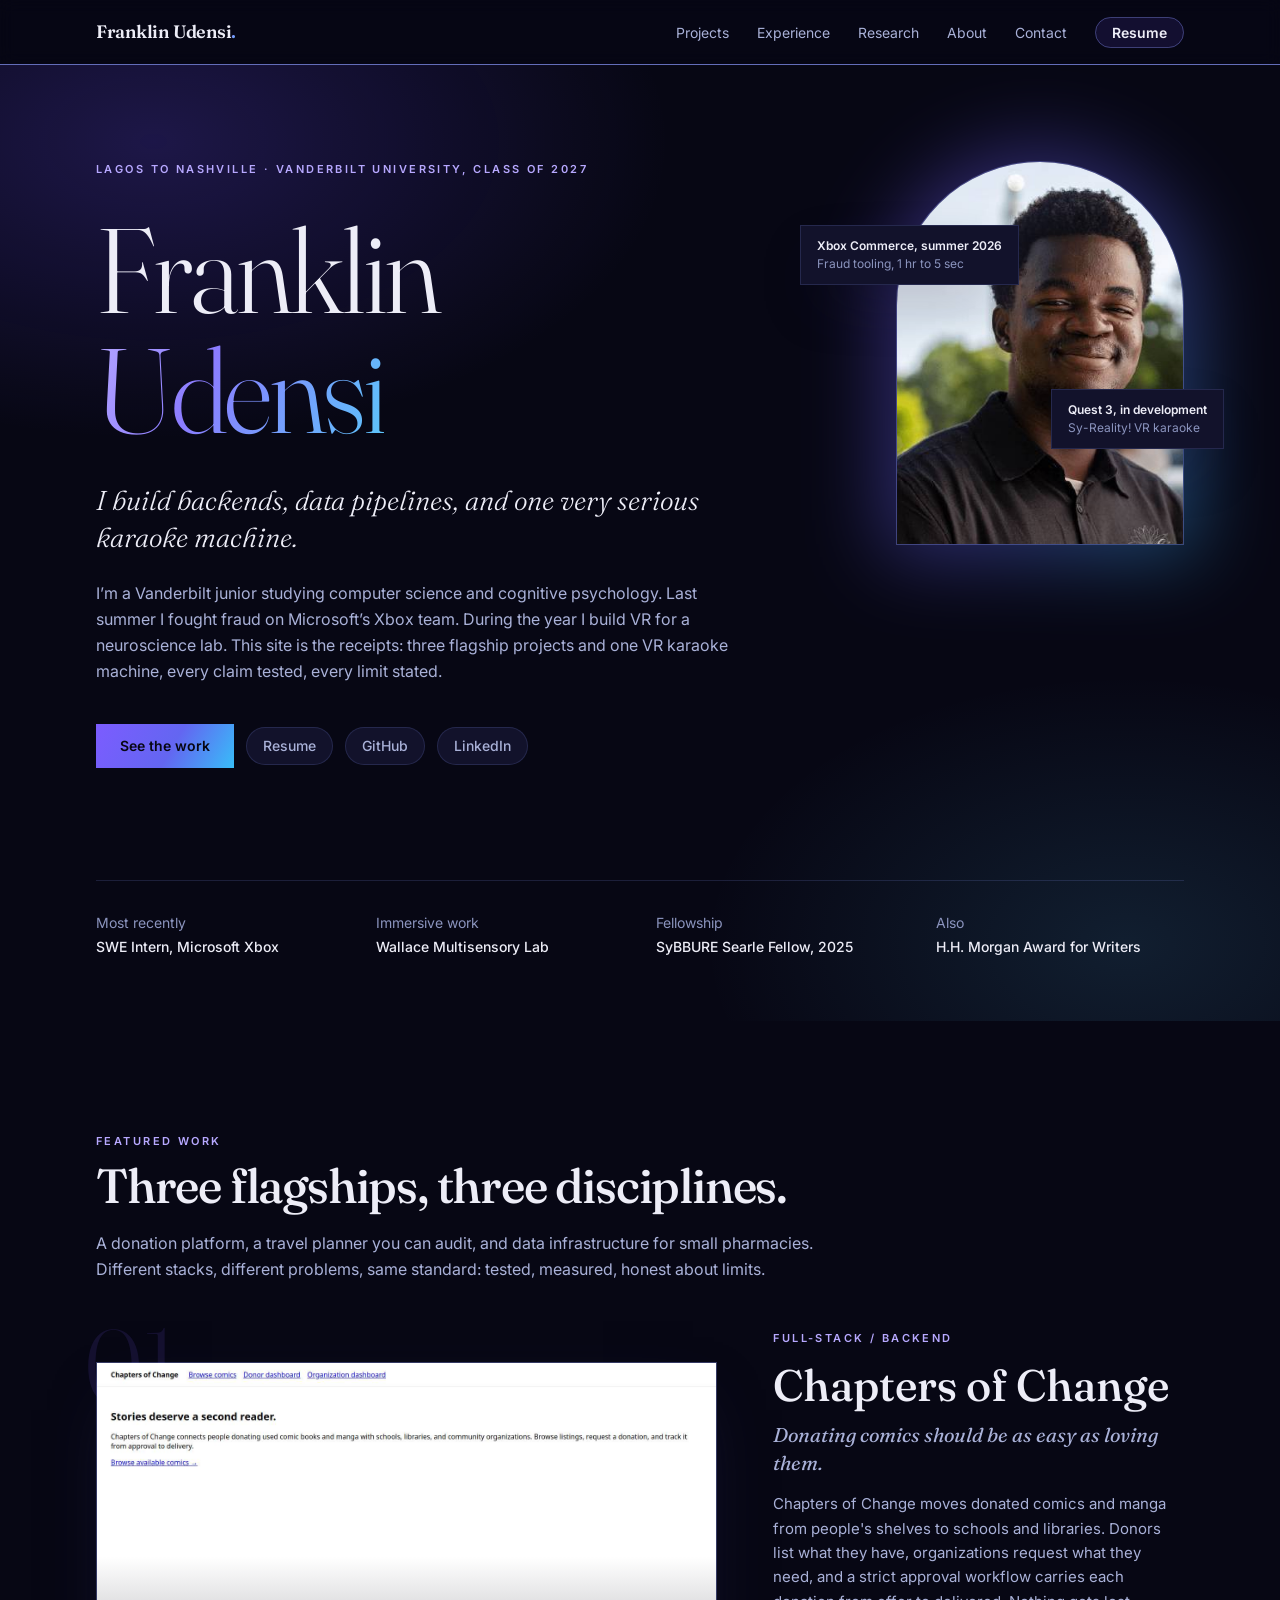
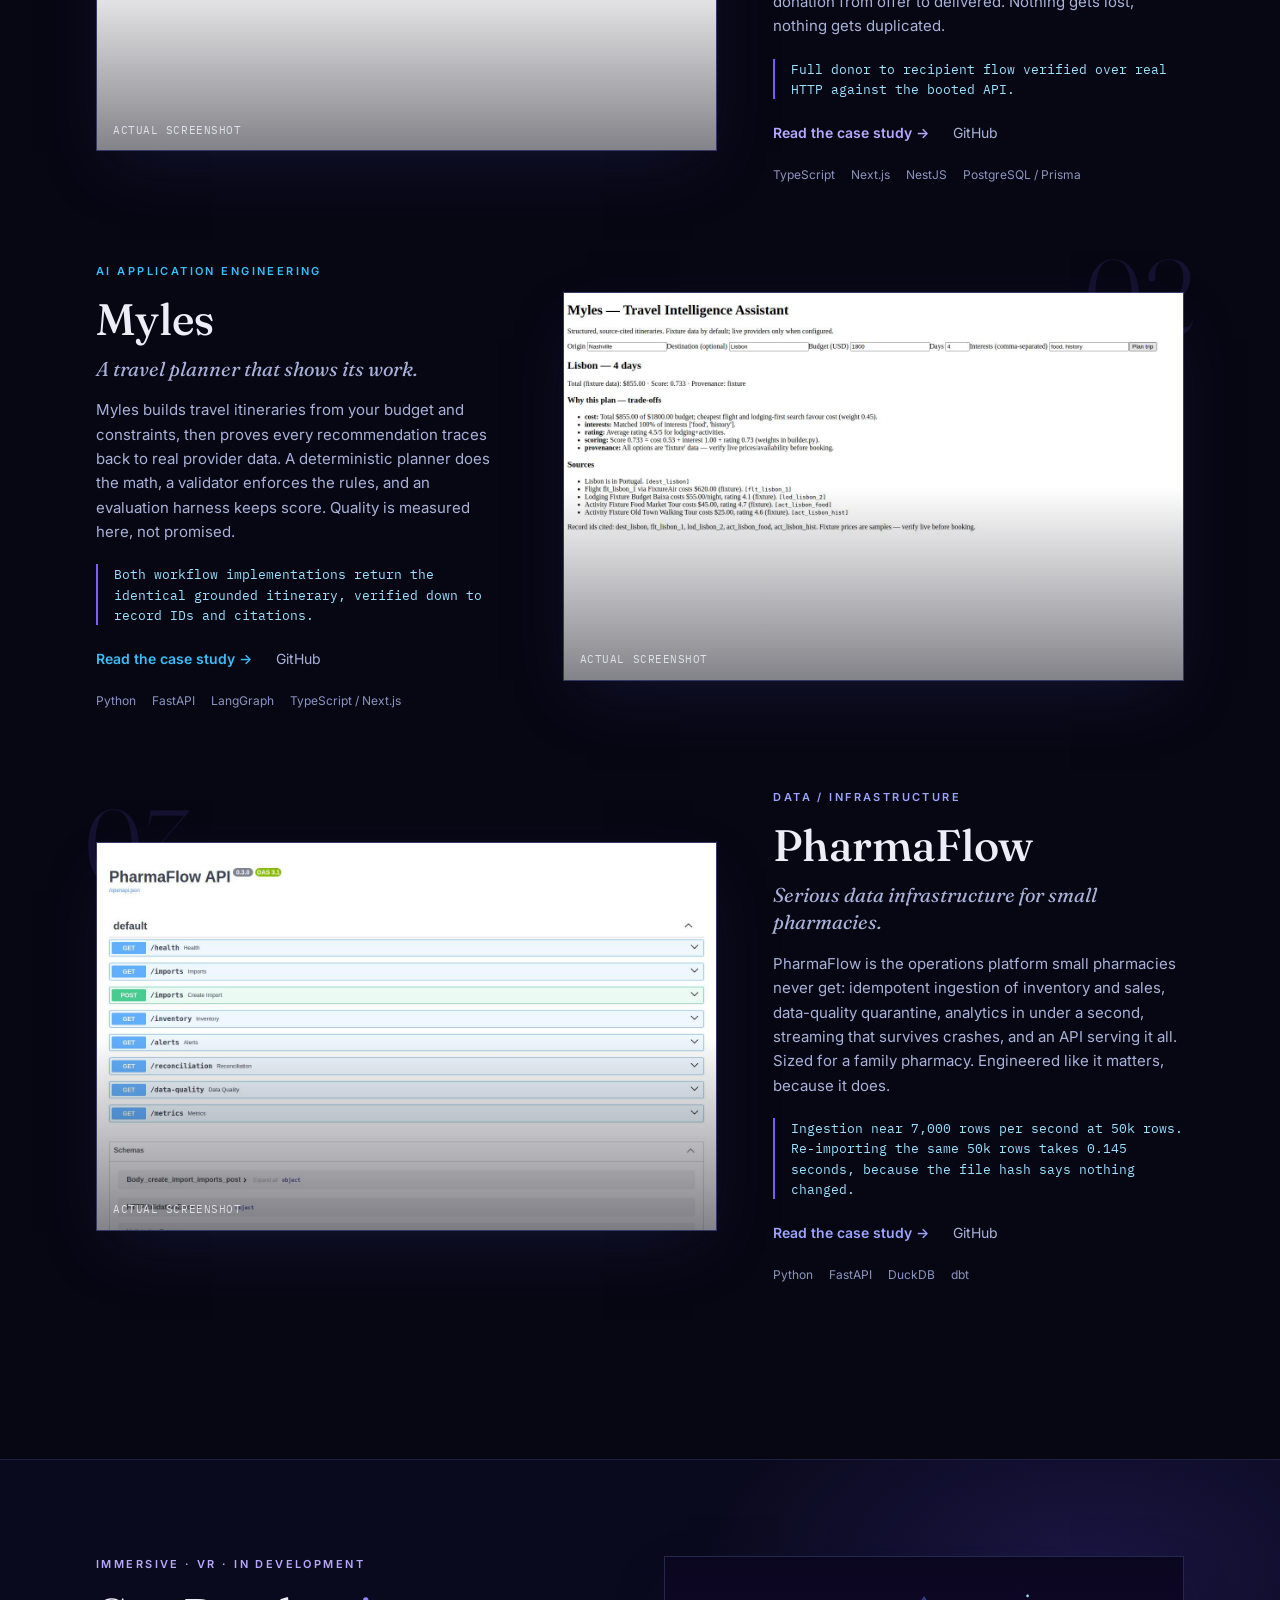
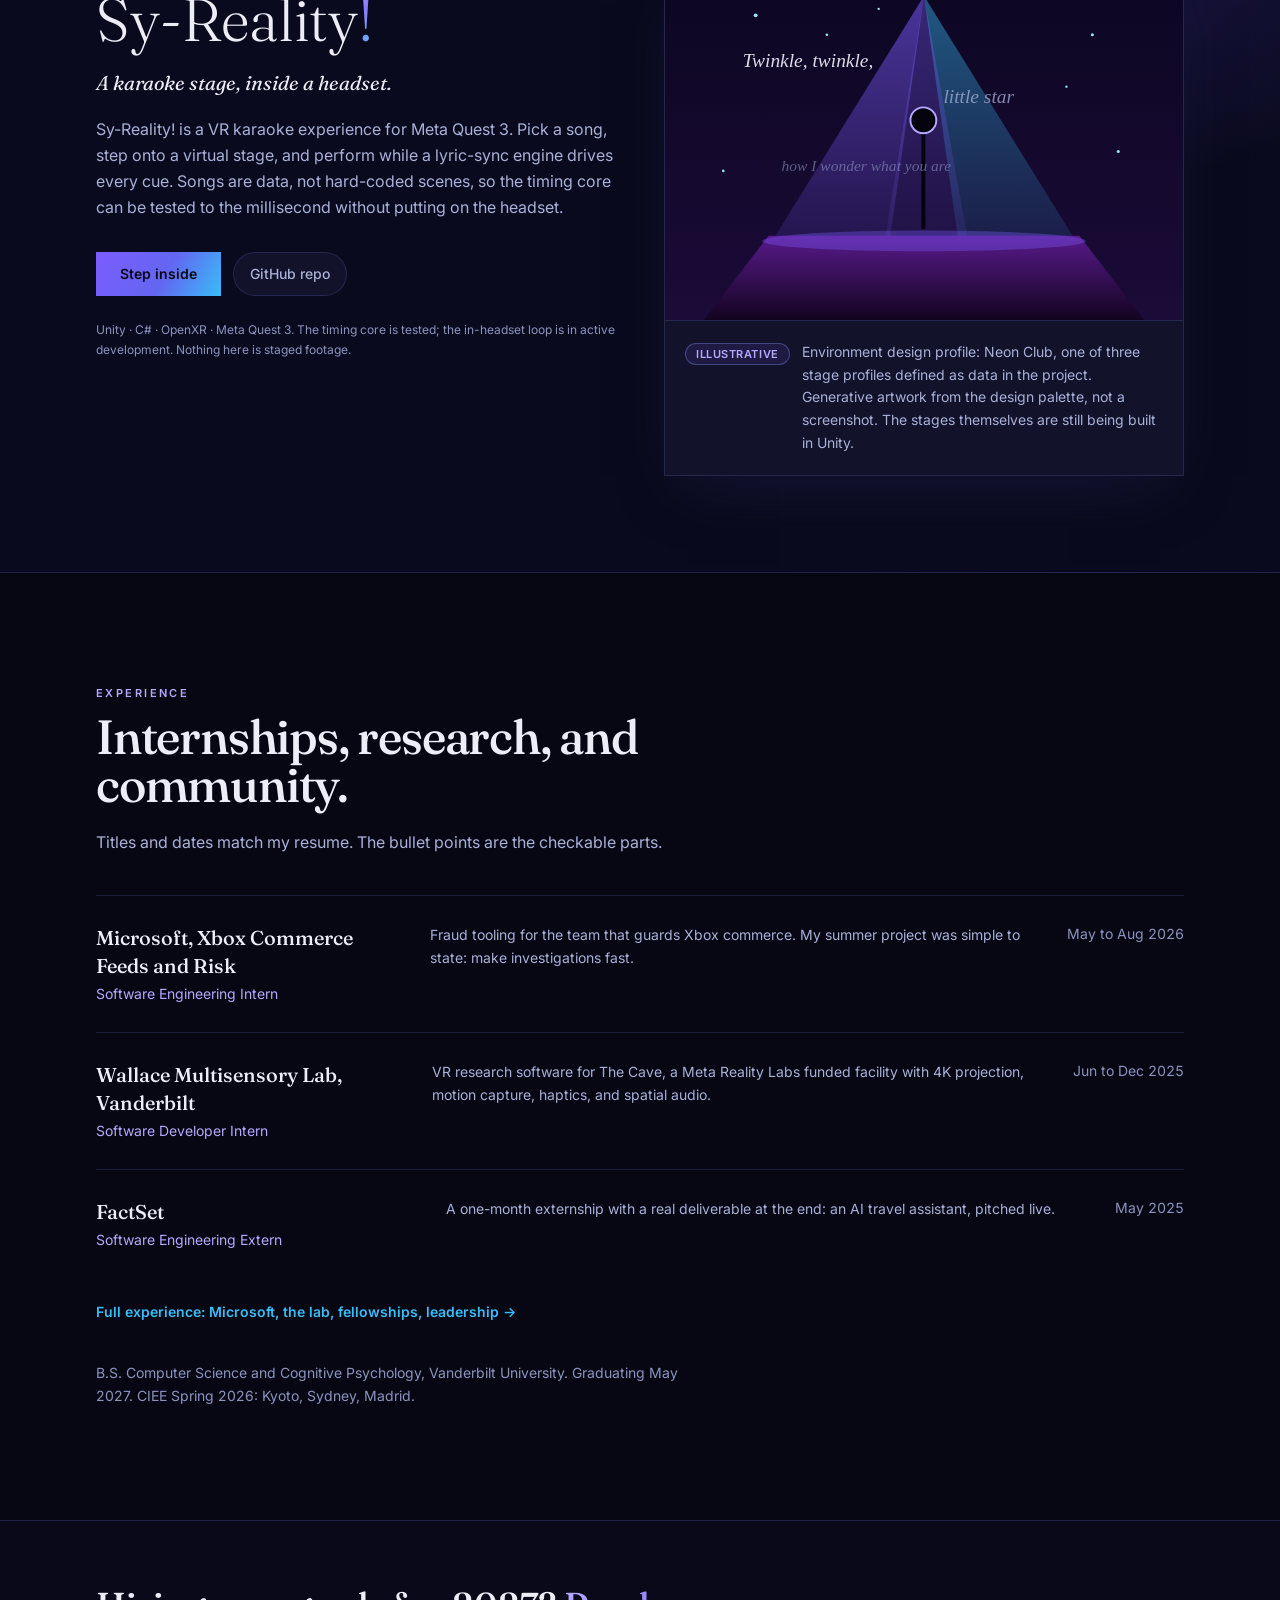
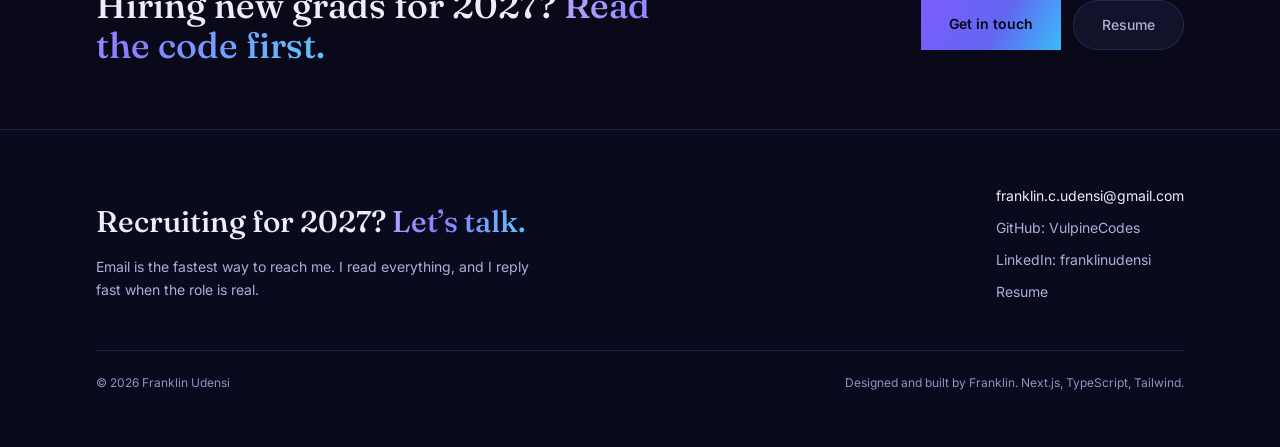
==== commit 0fbd78d7: "feat: full redesign (midnight violet system, rewritten copy, evidence panels, resume page)" ====
--- a/index.html
+++ b/index.html
@@ -1 +1 @@
-<!DOCTYPE html><html lang="en"><head><meta charSet="utf-8"/><meta name="viewport" content="width=device-width, initial-scale=1"/><link rel="stylesheet" href="/_next/static/css/6d25cab9f0a3bf4e.css" data-precedence="next"/><link rel="preload" as="script" fetchPriority="low" href="/_next/static/chunks/webpack-03f7c6bc932ce1e3.js"/><script src="/_next/static/chunks/fd9d1056-1f1f859026f5f0fa.js" async=""></script><script src="/_next/static/chunks/117-e7a95ff872d9ad6e.js" async=""></script><script src="/_next/static/chunks/main-app-d4679674a07abb10.js" async=""></script><script src="/_next/static/chunks/958-a81c5736fae3ac9c.js" async=""></script><script src="/_next/static/chunks/972-db255a47084783e7.js" async=""></script><script src="/_next/static/chunks/app/page-e11f2c5ee6c6c4c6.js" async=""></script><script src="/_next/static/chunks/app/layout-0b1791d2296f950b.js" async=""></script><link rel="preconnect" href="https://fonts.googleapis.com"/><link rel="preconnect" href="https://fonts.gstatic.com" crossorigin="anonymous"/><title>Franklin Udensi — Software Engineer</title><meta name="description" content="Franklin Udensi is a Vanderbilt computer science and cognitive psychology student (class of 2027) building full-stack products, data infrastructure, and immersive experiences. SWE intern at Microsoft (Xbox); VR developer at the Wallace Multisensory Lab."/><meta name="author" content="Franklin Udensi"/><meta name="keywords" content="Franklin Udensi,software engineer,Vanderbilt,full-stack,data infrastructure,AI applications,VR"/><meta name="robots" content="index, follow"/><meta property="og:title" content="Franklin Udensi — Software Engineer"/><meta property="og:description" content="Franklin Udensi is a Vanderbilt computer science and cognitive psychology student (class of 2027) building full-stack products, data infrastructure, and immersive experiences. SWE intern at Microsoft (Xbox); VR developer at the Wallace Multisensory Lab."/><meta property="og:locale" content="en_US"/><meta property="og:type" content="website"/><meta name="twitter:card" content="summary"/><meta name="twitter:title" content="Franklin Udensi — Software Engineer"/><meta name="twitter:description" content="Franklin Udensi is a Vanderbilt computer science and cognitive psychology student (class of 2027) building full-stack products, data infrastructure, and immersive experiences. SWE intern at Microsoft (Xbox); VR developer at the Wallace Multisensory Lab."/><link rel="icon" href="/icon.svg?8deb0ec6b6bf1eee" type="image/svg+xml" sizes="any"/><link href="https://fonts.googleapis.com/css2?family=Fraunces:ital,opsz,wght@0,9..144,300..600;1,9..144,300..600&amp;family=Inter:wght@300..700&amp;display=swap" rel="stylesheet"/><script src="/_next/static/chunks/polyfills-42372ed130431b0a.js" noModule=""></script></head><body class="flex min-h-screen flex-col"><a href="#main" class="sr-only focus:not-sr-only focus:absolute focus:left-4 focus:top-4 focus:z-[60] focus:bg-moss focus:px-4 focus:py-2 focus:text-paper">Skip to content</a><header class="sticky top-0 z-50 border-b border-line/70 bg-paper/90 backdrop-blur"><div class="mx-auto flex h-16 max-w-6xl items-center justify-between px-5 sm:px-8"><a class="font-display text-lg font-semibold tracking-tight" aria-label="Franklin Udensi — home" href="/">Franklin Udensi<span class="text-moss" aria-hidden="true">.</span></a><nav aria-label="Primary" class="hidden md:block"><ul class="flex items-center gap-8"><li><a class="link-underline text-sm text-coal hover:text-ink" href="/projects">Projects</a></li><li><a class="link-underline text-sm text-coal hover:text-ink" href="/experience">Experience</a></li><li><a class="link-underline text-sm text-coal hover:text-ink" href="/research">Research</a></li><li><a class="link-underline text-sm text-coal hover:text-ink" href="/about">About</a></li><li><a class="link-underline text-sm text-coal hover:text-ink" href="/contact">Contact</a></li></ul></nav><button type="button" class="inline-flex h-11 w-11 items-center justify-center md:hidden" aria-expanded="false" aria-controls="mobile-nav" aria-label="Open menu"><span aria-hidden="true" class="text-2xl leading-none">≡</span></button></div></header><main id="main" class="flex-1"><section class="bg-ink text-paper"><div class="mx-auto max-w-6xl px-5 pb-20 pt-16 sm:px-8 sm:pt-24 lg:pb-28"><div style="opacity:0;transform:translateY(24px)"><p class="text-[11px] font-semibold uppercase tracking-widest2 text-paper/60">Lagos → Nashville<!-- --> · Vanderbilt University, Class of 2027</p><h1 class="mt-8 font-display text-6xl font-light leading-[0.98] tracking-tight sm:text-7xl lg:text-8xl">Franklin<br/>Udensi<span class="text-moss-soft">.</span></h1><p class="mt-8 max-w-reading font-display text-2xl font-light italic leading-snug text-paper/90 sm:text-3xl">Building systems that hold up — and experiences people remember.</p><p class="mt-6 max-w-reading leading-relaxed text-paper/70">I study computer science and cognitive psychology — how systems work, and how people work. That pairing shows up everywhere in what I build: full-stack products, data infrastructure, AI applications you can audit, and VR experiences built at a neuroscience lab.</p><div class="mt-10 flex flex-wrap gap-4"><a class="bg-paper px-6 py-3 text-sm font-semibold text-ink transition-colors hover:bg-moss-soft" href="/projects">See the work</a><a class="border border-paper/40 px-6 py-3 text-sm font-semibold text-paper transition-colors hover:border-paper hover:bg-paper/10" href="/experience">Experience</a><a href="https://github.com/VulpineCodes" target="_blank" rel="noreferrer" class="link-underline self-center text-sm font-semibold">GitHub ↗</a></div></div><div style="opacity:0;transform:translateY(24px)"><dl class="mt-16 grid grid-cols-2 gap-8 border-t border-paper/15 pt-8 text-sm md:grid-cols-4"><div><dt class="text-paper/50">Most recently</dt><dd class="mt-1 font-medium">SWE Intern — Microsoft, Xbox</dd></div><div><dt class="text-paper/50">Immersive work</dt><dd class="mt-1 font-medium">Wallace Multisensory Lab</dd></div><div><dt class="text-paper/50">Fellowship</dt><dd class="mt-1 font-medium">SyBBURE Searle Fellow, 2025</dd></div><div><dt class="text-paper/50">Also</dt><dd class="mt-1 font-medium">H.H. Morgan Award for Writers</dd></div></dl></div></div></section><section class="mx-auto max-w-6xl px-5 py-20 sm:px-8 lg:py-28"><div style="opacity:0;transform:translateY(24px)"><div class="max-w-3xl"><p class="eyebrow">Featured work</p><h2 class="mt-3 font-display text-4xl font-medium leading-[1.08] tracking-tight sm:text-5xl text-ink">Three flagships, three disciplines.</h2><p class="mt-5 text-base leading-relaxed text-smoke">Each project is a different kind of engineering — product, intelligence, infrastructure — held to the same standard: tested, measured, and honest about its limits.</p></div></div><div class="mt-12 grid gap-6 md:grid-cols-3"><div style="opacity:0;transform:translateY(24px)"><article class="group relative flex h-full flex-col border border-line bg-white/40 p-7 transition-colors duration-300 hover:border-moss/50 sm:p-9"><div class="flex items-baseline justify-between gap-4"><span class="eyebrow">Full-Stack / Backend</span><span aria-hidden="true" class="font-display text-4xl font-light text-line transition-colors duration-300 group-hover:text-moss/40">01</span></div><h3 class="mt-5 font-display text-3xl font-medium leading-tight"><a class="after:absolute after:inset-0 focus-visible:outline-none" href="/projects/chapters-of-change">Chapters of Change</a></h3><p class="mt-3 font-display text-lg italic leading-snug text-coal">A donation platform that moves comics and manga from donors to the kids who&#x27;ll love them.</p><p class="mt-4 line-clamp-3 text-sm leading-relaxed text-smoke">Chapters of Change connects people with comics and manga to spare with schools and libraries that want them. Donors list collections, organizations request them, and a structured approval workflow — with idempotent submissions and strict authorization — carries each donation from offer to delivered.</p><div class="mt-auto pt-7"><ul aria-label="Technology stack" class="flex flex-wrap gap-x-4 gap-y-1 text-xs text-smoke"><li>TypeScript</li><li>Next.js</li><li>NestJS</li><li>PostgreSQL / Prisma</li></ul><p class="mt-4 text-sm font-semibold text-moss">Explore the project<!-- --> <span aria-hidden="true" class="inline-block transition-transform duration-300 group-hover:translate-x-1">→</span></p></div></article></div><div style="opacity:0;transform:translateY(24px)"><article class="group relative flex h-full flex-col border border-line bg-white/40 p-7 transition-colors duration-300 hover:border-moss/50 sm:p-9"><div class="flex items-baseline justify-between gap-4"><span class="eyebrow">AI Application Engineering</span><span aria-hidden="true" class="font-display text-4xl font-light text-line transition-colors duration-300 group-hover:text-moss/40">02</span></div><h3 class="mt-5 font-display text-3xl font-medium leading-tight"><a class="after:absolute after:inset-0 focus-visible:outline-none" href="/projects/myles">Myles</a></h3><p class="mt-3 font-display text-lg italic leading-snug text-coal">Travel intelligence that plans deterministically — and proves its answers are grounded.</p><p class="mt-4 line-clamp-3 text-sm leading-relaxed text-smoke">Myles builds constraint-aware travel itineraries you can audit. A deterministic planner does the math, a validator enforces hard constraints, and a grounding layer checks that every claim in the output traces back to provider data. An evaluation harness scores the whole pipeline, so quality is measured rather than asserted.</p><div class="mt-auto pt-7"><ul aria-label="Technology stack" class="flex flex-wrap gap-x-4 gap-y-1 text-xs text-smoke"><li>Python</li><li>FastAPI</li><li>LangGraph</li><li>TypeScript / Next.js</li></ul><p class="mt-4 text-sm font-semibold text-moss">Explore the project<!-- --> <span aria-hidden="true" class="inline-block transition-transform duration-300 group-hover:translate-x-1">→</span></p></div></article></div><div style="opacity:0;transform:translateY(24px)"><article class="group relative flex h-full flex-col border border-line bg-white/40 p-7 transition-colors duration-300 hover:border-moss/50 sm:p-9"><div class="flex items-baseline justify-between gap-4"><span class="eyebrow">Data / Infrastructure</span><span aria-hidden="true" class="font-display text-4xl font-light text-line transition-colors duration-300 group-hover:text-moss/40">03</span></div><h3 class="mt-5 font-display text-3xl font-medium leading-tight"><a class="after:absolute after:inset-0 focus-visible:outline-none" href="/projects/pharmaflow">PharmaFlow</a></h3><p class="mt-3 font-display text-lg italic leading-snug text-coal">Reliable data infrastructure for the small pharmacies that big software forgets.</p><p class="mt-4 line-clamp-3 text-sm leading-relaxed text-smoke">PharmaFlow is a data platform for small pharmacies: idempotent ingestion of inventory and sales records, data-quality quarantine, analytics that run in under a second, event streaming that survives crashes without double-applying stock, and an API serving it all. Every claim in its documentation is backed by a test or a benchmark with its conditions recorded.</p><div class="mt-auto pt-7"><ul aria-label="Technology stack" class="flex flex-wrap gap-x-4 gap-y-1 text-xs text-smoke"><li>Python</li><li>FastAPI</li><li>DuckDB</li><li>dbt</li></ul><p class="mt-4 text-sm font-semibold text-moss">Explore the project<!-- --> <span aria-hidden="true" class="inline-block transition-transform duration-300 group-hover:translate-x-1">→</span></p></div></article></div></div></section><section aria-labelledby="sy-heading" class="bg-moss-deep text-paper"><div class="mx-auto grid max-w-6xl gap-10 px-5 py-20 sm:px-8 lg:grid-cols-2 lg:py-24"><div style="opacity:0;transform:translateY(24px)"><p class="text-[11px] font-semibold uppercase tracking-widest2 text-paper/60">Immersive · VR · In development</p><h2 id="sy-heading" class="mt-4 font-display text-5xl font-light leading-[1.02]">Sy-Reality!</h2><p class="mt-5 font-display text-xl italic leading-snug text-paper/90">VR karaoke for Quest 3 — a stage, a spotlight, and lyrics that keep time with you.</p><p class="mt-5 max-w-reading leading-relaxed text-paper/75">Sy-Reality! is a VR karaoke experience built in Unity for Meta Quest 3: step into an immersive performance environment, pick a song, and perform with a lyric-sync engine driving timed cues. Songs are data-driven definitions rather than hard-coded scenes, and the build is in active development as the immersive counterpart to my lab research.</p><a class="mt-8 inline-block bg-paper px-6 py-3 text-sm font-semibold text-moss-deep transition-colors hover:bg-moss-soft" href="/projects/sy-reality">Step inside →</a></div><div style="opacity:0;transform:translateY(24px)"><div class="flex h-full flex-col justify-between gap-8 border border-paper/20 p-7"><ul class="space-y-4 text-sm leading-relaxed text-paper/85"><li><span class="font-semibold text-paper">Lyric-sync engine</span> — timed cues driven by data-driven song definitions, not hard-coded scenes.</li><li><span class="font-semibold text-paper">Real state machine</span> — start, pause, resume, restart, complete, with interrupted playback handled.</li><li><span class="font-semibold text-paper">Lab-honed craft</span> — built on the real-time discipline of neuroscience VR at the Wallace Lab.</li></ul><p class="text-xs text-paper/50">Unity · C# · OpenXR · Meta Quest 3. A build in progress — no staged footage, no claimed features that aren’t in the build.</p></div></div></div></section><section class="mx-auto max-w-6xl px-5 py-20 sm:px-8 lg:py-28"><div style="opacity:0;transform:translateY(24px)"><div class="max-w-3xl"><p class="eyebrow">Experience</p><h2 class="mt-3 font-display text-4xl font-medium leading-[1.08] tracking-tight sm:text-5xl text-ink">Internships, research, and community.</h2></div></div><div class="mt-10"><div style="opacity:0;transform:translateY(24px)"><article class="grid gap-2 border-t border-line py-7 sm:grid-cols-[1fr_2fr_auto] sm:gap-8"><div><h3 class="font-display text-xl font-medium">Microsoft — Xbox Commerce Feeds &amp; Risk</h3><p class="mt-1 text-sm text-moss">Software Engineering Intern</p></div><p class="max-w-reading text-sm leading-relaxed text-smoke">Fraud investigation tooling for the team that protects Xbox commerce transactions.</p><p class="text-sm tabular-nums text-smoke">May – Aug 2026</p></article></div><div style="opacity:0;transform:translateY(24px)"><article class="grid gap-2 border-t border-line py-7 sm:grid-cols-[1fr_2fr_auto] sm:gap-8"><div><h3 class="font-display text-xl font-medium">Wallace Multisensory Lab, Vanderbilt</h3><p class="mt-1 text-sm text-moss">Software Developer Intern</p></div><p class="max-w-reading text-sm leading-relaxed text-smoke">VR research paradigms for The Cave — a Meta Reality Labs–funded immersive facility combining 4K projection, motion capture, haptics, and spatial audio.</p><p class="text-sm tabular-nums text-smoke">Jun – Dec 2025</p></article></div><div style="opacity:0;transform:translateY(24px)"><article class="grid gap-2 border-t border-line py-7 sm:grid-cols-[1fr_2fr_auto] sm:gap-8"><div><h3 class="font-display text-xl font-medium">FactSet</h3><p class="mt-1 text-sm text-moss">Software Engineering Extern</p></div><p class="max-w-reading text-sm leading-relaxed text-smoke">Externship project: an AI travel assistant integrating live travel data and community commentary.</p><p class="text-sm tabular-nums text-smoke">May 2025</p></article></div></div><div style="opacity:0;transform:translateY(24px)"><p class="mt-6 text-sm"><a class="link-underline font-semibold text-moss" href="/experience">Full experience — Microsoft, the lab, fellowships, leadership →</a></p><p class="mt-10 max-w-reading text-sm leading-relaxed text-smoke">B.S. Computer Science &amp; Cognitive Psychology<!-- -->, <!-- -->Vanderbilt University<!-- --> — <!-- -->May 2027<!-- -->.<!-- --> <!-- -->CIEE study abroad — Kyoto, Sydney, and Madrid (Spring 2026)<!-- -->.</p></div></section><section class="border-t border-line bg-parchment/60"><div class="mx-auto max-w-6xl px-5 py-16 sm:px-8"><div style="opacity:0;transform:translateY(24px)"><div class="flex flex-col items-start justify-between gap-8 md:flex-row md:items-center"><h2 class="max-w-xl font-display text-3xl font-medium leading-tight sm:text-4xl">Recruiting for 2027? I’d like to be in the conversation.</h2><a class="bg-ink px-7 py-3.5 text-sm font-semibold text-paper transition-colors hover:bg-moss" href="/contact">Get in touch</a></div></div></div></section></main><footer class="bg-ink text-paper"><div class="mx-auto max-w-6xl px-5 py-14 sm:px-8"><div class="flex flex-col gap-10 md:flex-row md:items-end md:justify-between"><div><p class="font-display text-3xl font-medium">Let’s build something<br/>worth remembering.</p><p class="mt-4 max-w-md text-sm leading-relaxed text-paper/70">I’m preparing for 2027 new-grad software engineering roles. The fastest way to reach me is email — I read everything.</p></div><nav aria-label="Footer"><ul class="space-y-3 text-sm"><li><a class="link-underline" href="mailto:franklin.c.udensi@gmail.com">franklin.c.udensi@gmail.com</a></li><li><a class="link-underline" href="https://github.com/VulpineCodes" target="_blank" rel="noreferrer">GitHub — VulpineCodes</a></li><li><a class="link-underline" href="https://www.linkedin.com/in/franklinudensi" target="_blank" rel="noreferrer">LinkedIn — franklinudensi</a></li><li><a class="link-underline" href="/contact">Contact page</a></li></ul></nav></div><div class="mt-12 flex flex-col gap-2 border-t border-paper/15 pt-6 text-xs text-paper/50 sm:flex-row sm:justify-between"><p>© <!-- -->2026<!-- --> Franklin Udensi</p><p>Designed &amp; built by Franklin — Next.js, TypeScript, Tailwind.</p></div></div></footer><script src="/_next/static/chunks/webpack-03f7c6bc932ce1e3.js" async=""></script><script>(self.__next_f=self.__next_f||[]).push([0]);self.__next_f.push([2,null])</script><script>self.__next_f.push([1,"1:HL[\"/_next/static/css/6d25cab9f0a3bf4e.css\",\"style\"]\n"])</script><script>self.__next_f.push([1,"2:I[2846,[],\"\"]\n4:I[24,[\"958\",\"static/chunks/958-a81c5736fae3ac9c.js\",\"972\",\"static/chunks/972-db255a47084783e7.js\",\"931\",\"static/chunks/app/page-e11f2c5ee6c6c4c6.js\"],\"default\"]\n5:I[2972,[\"958\",\"static/chunks/958-a81c5736fae3ac9c.js\",\"972\",\"static/chunks/972-db255a47084783e7.js\",\"931\",\"static/chunks/app/page-e11f2c5ee6c6c4c6.js\"],\"\"]\n6:I[4624,[\"972\",\"static/chunks/972-db255a47084783e7.js\",\"185\",\"static/chunks/app/layout-0b1791d2296f950b.js\"],\"default\"]\n7:I[4707,[],\"\"]\n8:I[6423,[],\"\"]\na:I[1060,[],\"\"]\nb:[]\n"])</script><script>self.__next_f.push([1,"0:[\"$\",\"$L2\",null,{\"buildId\":\"rh7fpxzyYuYP74ABtlrlG\",\"assetPrefix\":\"\",\"urlParts\":[\"\",\"\"],\"initialTree\":[\"\",{\"children\":[\"__PAGE__\",{}]},\"$undefined\",\"$undefined\",true],\"initialSeedData\":[\"\",{\"children\":[\"__PAGE__\",{},[[\"$L3\",[[\"$\",\"section\",null,{\"className\":\"bg-ink text-paper\",\"children\":[\"$\",\"div\",null,{\"className\":\"mx-auto max-w-6xl px-5 pb-20 pt-16 sm:px-8 sm:pt-24 lg:pb-28\",\"children\":[[\"$\",\"$L4\",null,{\"children\":[[\"$\",\"p\",null,{\"className\":\"text-[11px] font-semibold uppercase tracking-widest2 text-paper/60\",\"children\":[\"Lagos → Nashville\",\" · Vanderbilt University, Class of 2027\"]}],[\"$\",\"h1\",null,{\"className\":\"mt-8 font-display text-6xl font-light leading-[0.98] tracking-tight sm:text-7xl lg:text-8xl\",\"children\":[\"Franklin\",[\"$\",\"br\",null,{}],\"Udensi\",[\"$\",\"span\",null,{\"className\":\"text-moss-soft\",\"children\":\".\"}]]}],[\"$\",\"p\",null,{\"className\":\"mt-8 max-w-reading font-display text-2xl font-light italic leading-snug text-paper/90 sm:text-3xl\",\"children\":\"Building systems that hold up — and experiences people remember.\"}],[\"$\",\"p\",null,{\"className\":\"mt-6 max-w-reading leading-relaxed text-paper/70\",\"children\":\"I study computer science and cognitive psychology — how systems work, and how people work. That pairing shows up everywhere in what I build: full-stack products, data infrastructure, AI applications you can audit, and VR experiences built at a neuroscience lab.\"}],[\"$\",\"div\",null,{\"className\":\"mt-10 flex flex-wrap gap-4\",\"children\":[[\"$\",\"$L5\",null,{\"href\":\"/projects\",\"className\":\"bg-paper px-6 py-3 text-sm font-semibold text-ink transition-colors hover:bg-moss-soft\",\"children\":\"See the work\"}],[\"$\",\"$L5\",null,{\"href\":\"/experience\",\"className\":\"border border-paper/40 px-6 py-3 text-sm font-semibold text-paper transition-colors hover:border-paper hover:bg-paper/10\",\"children\":\"Experience\"}],[\"$\",\"a\",null,{\"href\":\"https://github.com/VulpineCodes\",\"target\":\"_blank\",\"rel\":\"noreferrer\",\"className\":\"link-underline self-center text-sm font-semibold\",\"children\":\"GitHub ↗\"}]]}]]}],[\"$\",\"$L4\",null,{\"delay\":0.15,\"children\":[\"$\",\"dl\",null,{\"className\":\"mt-16 grid grid-cols-2 gap-8 border-t border-paper/15 pt-8 text-sm md:grid-cols-4\",\"children\":[[\"$\",\"div\",null,{\"children\":[[\"$\",\"dt\",null,{\"className\":\"text-paper/50\",\"children\":\"Most recently\"}],[\"$\",\"dd\",null,{\"className\":\"mt-1 font-medium\",\"children\":\"SWE Intern — Microsoft, Xbox\"}]]}],[\"$\",\"div\",null,{\"children\":[[\"$\",\"dt\",null,{\"className\":\"text-paper/50\",\"children\":\"Immersive work\"}],[\"$\",\"dd\",null,{\"className\":\"mt-1 font-medium\",\"children\":\"Wallace Multisensory Lab\"}]]}],[\"$\",\"div\",null,{\"children\":[[\"$\",\"dt\",null,{\"className\":\"text-paper/50\",\"children\":\"Fellowship\"}],[\"$\",\"dd\",null,{\"className\":\"mt-1 font-medium\",\"children\":\"SyBBURE Searle Fellow, 2025\"}]]}],[\"$\",\"div\",null,{\"children\":[[\"$\",\"dt\",null,{\"className\":\"text-paper/50\",\"children\":\"Also\"}],[\"$\",\"dd\",null,{\"className\":\"mt-1 font-medium\",\"children\":\"H.H. Morgan Award for Writers\"}]]}]]}]}]]}]}],[\"$\",\"section\",null,{\"className\":\"mx-auto max-w-6xl px-5 py-20 sm:px-8 lg:py-28\",\"children\":[[\"$\",\"$L4\",null,{\"children\":[\"$\",\"div\",null,{\"className\":\"max-w-3xl\",\"children\":[[\"$\",\"p\",null,{\"className\":\"eyebrow\",\"children\":\"Featured work\"}],[\"$\",\"h2\",null,{\"className\":\"mt-3 font-display text-4xl font-medium leading-[1.08] tracking-tight sm:text-5xl text-ink\",\"children\":\"Three flagships, three disciplines.\"}],[\"$\",\"p\",null,{\"className\":\"mt-5 text-base leading-relaxed text-smoke\",\"children\":\"Each project is a different kind of engineering — product, intelligence, infrastructure — held to the same standard: tested, measured, and honest about its limits.\"}]]}]}],[\"$\",\"div\",null,{\"className\":\"mt-12 grid gap-6 md:grid-cols-3\",\"children\":[[\"$\",\"$L4\",\"chapters-of-change\",{\"delay\":0,\"children\":[\"$\",\"article\",null,{\"className\":\"group relative flex h-full flex-col border border-line bg-white/40 p-7 transition-colors duration-300 hover:border-moss/50 sm:p-9\",\"children\":[[\"$\",\"div\",null,{\"className\":\"flex items-baseline justify-between gap-4\",\"children\":[[\"$\",\"span\",null,{\"className\":\"eyebrow\",\"children\":\"Full-Stack / Backend\"}],[\"$\",\"span\",null,{\"aria-hidden\":\"true\",\"className\":\"font-display text-4xl font-light text-line transition-colors duration-300 group-hover:text-moss/40\",\"children\":\"01\"}]]}],[\"$\",\"h3\",null,{\"className\":\"mt-5 font-display text-3xl font-medium leading-tight\",\"children\":[\"$\",\"$L5\",null,{\"href\":\"/projects/chapters-of-change\",\"className\":\"after:absolute after:inset-0 focus-visible:outline-none\",\"children\":\"Chapters of Change\"}]}],[\"$\",\"p\",null,{\"className\":\"mt-3 font-display text-lg italic leading-snug text-coal\",\"children\":\"A donation platform that moves comics and manga from donors to the kids who'll love them.\"}],[\"$\",\"p\",null,{\"className\":\"mt-4 line-clamp-3 text-sm leading-relaxed text-smoke\",\"children\":\"Chapters of Change connects people with comics and manga to spare with schools and libraries that want them. Donors list collections, organizations request them, and a structured approval workflow — with idempotent submissions and strict authorization — carries each donation from offer to delivered.\"}],[\"$\",\"div\",null,{\"className\":\"mt-auto pt-7\",\"children\":[[\"$\",\"ul\",null,{\"aria-label\":\"Technology stack\",\"className\":\"flex flex-wrap gap-x-4 gap-y-1 text-xs text-smoke\",\"children\":[[\"$\",\"li\",\"TypeScript\",{\"children\":\"TypeScript\"}],[\"$\",\"li\",\"Next.js\",{\"children\":\"Next.js\"}],[\"$\",\"li\",\"NestJS\",{\"children\":\"NestJS\"}],[\"$\",\"li\",\"PostgreSQL / Prisma\",{\"children\":\"PostgreSQL / Prisma\"}]]}],[\"$\",\"p\",null,{\"className\":\"mt-4 text-sm font-semibold text-moss\",\"children\":[\"Explore the project\",\" \",[\"$\",\"span\",null,{\"aria-hidden\":\"true\",\"className\":\"inline-block transition-transform duration-300 group-hover:translate-x-1\",\"children\":\"→\"}]]}]]}]]}]}],[\"$\",\"$L4\",\"myles\",{\"delay\":0.08,\"children\":[\"$\",\"article\",null,{\"className\":\"group relative flex h-full flex-col border border-line bg-white/40 p-7 transition-colors duration-300 hover:border-moss/50 sm:p-9\",\"children\":[[\"$\",\"div\",null,{\"className\":\"flex items-baseline justify-between gap-4\",\"children\":[[\"$\",\"span\",null,{\"className\":\"eyebrow\",\"children\":\"AI Application Engineering\"}],[\"$\",\"span\",null,{\"aria-hidden\":\"true\",\"className\":\"font-display text-4xl font-light text-line transition-colors duration-300 group-hover:text-moss/40\",\"children\":\"02\"}]]}],[\"$\",\"h3\",null,{\"className\":\"mt-5 font-display text-3xl font-medium leading-tight\",\"children\":[\"$\",\"$L5\",null,{\"href\":\"/projects/myles\",\"className\":\"after:absolute after:inset-0 focus-visible:outline-none\",\"children\":\"Myles\"}]}],[\"$\",\"p\",null,{\"className\":\"mt-3 font-display text-lg italic leading-snug text-coal\",\"children\":\"Travel intelligence that plans deterministically — and proves its answers are grounded.\"}],[\"$\",\"p\",null,{\"className\":\"mt-4 line-clamp-3 text-sm leading-relaxed text-smoke\",\"children\":\"Myles builds constraint-aware travel itineraries you can audit. A deterministic planner does the math, a validator enforces hard constraints, and a grounding layer checks that every claim in the output traces back to provider data. An evaluation harness scores the whole pipeline, so quality is measured rather than asserted.\"}],[\"$\",\"div\",null,{\"className\":\"mt-auto pt-7\",\"children\":[[\"$\",\"ul\",null,{\"aria-label\":\"Technology stack\",\"className\":\"flex flex-wrap gap-x-4 gap-y-1 text-xs text-smoke\",\"children\":[[\"$\",\"li\",\"Python\",{\"children\":\"Python\"}],[\"$\",\"li\",\"FastAPI\",{\"children\":\"FastAPI\"}],[\"$\",\"li\",\"LangGraph\",{\"children\":\"LangGraph\"}],[\"$\",\"li\",\"TypeScript / Next.js\",{\"children\":\"TypeScript / Next.js\"}]]}],[\"$\",\"p\",null,{\"className\":\"mt-4 text-sm font-semibold text-moss\",\"children\":[\"Explore the project\",\" \",[\"$\",\"span\",null,{\"aria-hidden\":\"true\",\"className\":\"inline-block transition-transform duration-300 group-hover:translate-x-1\",\"children\":\"→\"}]]}]]}]]}]}],[\"$\",\"$L4\",\"pharmaflow\",{\"delay\":0.16,\"children\":[\"$\",\"article\",null,{\"className\":\"group relative flex h-full flex-col border border-line bg-white/40 p-7 transition-colors duration-300 hover:border-moss/50 sm:p-9\",\"children\":[[\"$\",\"div\",null,{\"className\":\"flex items-baseline justify-between gap-4\",\"children\":[[\"$\",\"span\",null,{\"className\":\"eyebrow\",\"children\":\"Data / Infrastructure\"}],[\"$\",\"span\",null,{\"aria-hidden\":\"true\",\"className\":\"font-display text-4xl font-light text-line transition-colors duration-300 group-hover:text-moss/40\",\"children\":\"03\"}]]}],[\"$\",\"h3\",null,{\"className\":\"mt-5 font-display text-3xl font-medium leading-tight\",\"children\":[\"$\",\"$L5\",null,{\"href\":\"/projects/pharmaflow\",\"className\":\"after:absolute after:inset-0 focus-visible:outline-none\",\"children\":\"PharmaFlow\"}]}],[\"$\",\"p\",null,{\"className\":\"mt-3 font-display text-lg italic leading-snug text-coal\",\"children\":\"Reliable data infrastructure for the small pharmacies that big software forgets.\"}],[\"$\",\"p\",null,{\"className\":\"mt-4 line-clamp-3 text-sm leading-relaxed text-smoke\",\"children\":\"PharmaFlow is a data platform for small pharmacies: idempotent ingestion of inventory and sales records, data-quality quarantine, analytics that run in under a second, event streaming that survives crashes without double-applying stock, and an API serving it all. Every claim in its documentation is backed by a test or a benchmark with its conditions recorded.\"}],[\"$\",\"div\",null,{\"className\":\"mt-auto pt-7\",\"children\":[[\"$\",\"ul\",null,{\"aria-label\":\"Technology stack\",\"className\":\"flex flex-wrap gap-x-4 gap-y-1 text-xs text-smoke\",\"children\":[[\"$\",\"li\",\"Python\",{\"children\":\"Python\"}],[\"$\",\"li\",\"FastAPI\",{\"children\":\"FastAPI\"}],[\"$\",\"li\",\"DuckDB\",{\"children\":\"DuckDB\"}],[\"$\",\"li\",\"dbt\",{\"children\":\"dbt\"}]]}],[\"$\",\"p\",null,{\"className\":\"mt-4 text-sm font-semibold text-moss\",\"children\":[\"Explore the project\",\" \",[\"$\",\"span\",null,{\"aria-hidden\":\"true\",\"className\":\"inline-block transition-transform duration-300 group-hover:translate-x-1\",\"children\":\"→\"}]]}]]}]]}]}]]}]]}],[\"$\",\"section\",null,{\"aria-labelledby\":\"sy-heading\",\"className\":\"bg-moss-deep text-paper\",\"children\":[\"$\",\"div\",null,{\"className\":\"mx-auto grid max-w-6xl gap-10 px-5 py-20 sm:px-8 lg:grid-cols-2 lg:py-24\",\"children\":[[\"$\",\"$L4\",null,{\"children\":[[\"$\",\"p\",null,{\"className\":\"text-[11px] font-semibold uppercase tracking-widest2 text-paper/60\",\"children\":\"Immersive · VR · In development\"}],[\"$\",\"h2\",null,{\"id\":\"sy-heading\",\"className\":\"mt-4 font-display text-5xl font-light leading-[1.02]\",\"children\":\"Sy-Reality!\"}],[\"$\",\"p\",null,{\"className\":\"mt-5 font-display text-xl italic leading-snug text-paper/90\",\"children\":\"VR karaoke for Quest 3 — a stage, a spotlight, and lyrics that keep time with you.\"}],[\"$\",\"p\",null,{\"className\":\"mt-5 max-w-reading leading-relaxed text-paper/75\",\"children\":\"Sy-Reality! is a VR karaoke experience built in Unity for Meta Quest 3: step into an immersive performance environment, pick a song, and perform with a lyric-sync engine driving timed cues. Songs are data-driven definitions rather than hard-coded scenes, and the build is in active development as the immersive counterpart to my lab research.\"}],[\"$\",\"$L5\",null,{\"href\":\"/projects/sy-reality\",\"className\":\"mt-8 inline-block bg-paper px-6 py-3 text-sm font-semibold text-moss-deep transition-colors hover:bg-moss-soft\",\"children\":\"Step inside →\"}]]}],[\"$\",\"$L4\",null,{\"delay\":0.1,\"children\":[\"$\",\"div\",null,{\"className\":\"flex h-full flex-col justify-between gap-8 border border-paper/20 p-7\",\"children\":[[\"$\",\"ul\",null,{\"className\":\"space-y-4 text-sm leading-relaxed text-paper/85\",\"children\":[[\"$\",\"li\",null,{\"children\":[[\"$\",\"span\",null,{\"className\":\"font-semibold text-paper\",\"children\":\"Lyric-sync engine\"}],\" — timed cues driven by data-driven song definitions, not hard-coded scenes.\"]}],[\"$\",\"li\",null,{\"children\":[[\"$\",\"span\",null,{\"className\":\"font-semibold text-paper\",\"children\":\"Real state machine\"}],\" — start, pause, resume, restart, complete, with interrupted playback handled.\"]}],[\"$\",\"li\",null,{\"children\":[[\"$\",\"span\",null,{\"className\":\"font-semibold text-paper\",\"children\":\"Lab-honed craft\"}],\" — built on the real-time discipline of neuroscience VR at the Wallace Lab.\"]}]]}],[\"$\",\"p\",null,{\"className\":\"text-xs text-paper/50\",\"children\":\"Unity · C# · OpenXR · Meta Quest 3. A build in progress — no staged footage, no claimed features that aren’t in the build.\"}]]}]}]]}]}],[\"$\",\"section\",null,{\"className\":\"mx-auto max-w-6xl px-5 py-20 sm:px-8 lg:py-28\",\"children\":[[\"$\",\"$L4\",null,{\"children\":[\"$\",\"div\",null,{\"className\":\"max-w-3xl\",\"children\":[[\"$\",\"p\",null,{\"className\":\"eyebrow\",\"children\":\"Experience\"}],[\"$\",\"h2\",null,{\"className\":\"mt-3 font-display text-4xl font-medium leading-[1.08] tracking-tight sm:text-5xl text-ink\",\"children\":\"Internships, research, and community.\"}],\"$undefined\"]}]}],[\"$\",\"div\",null,{\"className\":\"mt-10\",\"children\":[[\"$\",\"$L4\",\"Microsoft — Xbox Commerce Feeds \u0026 Risk\",{\"delay\":0,\"children\":[\"$\",\"article\",null,{\"className\":\"grid gap-2 border-t border-line py-7 sm:grid-cols-[1fr_2fr_auto] sm:gap-8\",\"children\":[[\"$\",\"div\",null,{\"children\":[[\"$\",\"h3\",null,{\"className\":\"font-display text-xl font-medium\",\"children\":\"Microsoft — Xbox Commerce Feeds \u0026 Risk\"}],[\"$\",\"p\",null,{\"className\":\"mt-1 text-sm text-moss\",\"children\":\"Software Engineering Intern\"}]]}],[\"$\",\"p\",null,{\"className\":\"max-w-reading text-sm leading-relaxed text-smoke\",\"children\":\"Fraud investigation tooling for the team that protects Xbox commerce transactions.\"}],[\"$\",\"p\",null,{\"className\":\"text-sm tabular-nums text-smoke\",\"children\":\"May – Aug 2026\"}]]}]}],[\"$\",\"$L4\",\"Wallace Multisensory Lab, Vanderbilt\",{\"delay\":0.05,\"children\":[\"$\",\"article\",null,{\"className\":\"grid gap-2 border-t border-line py-7 sm:grid-cols-[1fr_2fr_auto] sm:gap-8\",\"children\":[[\"$\",\"div\",null,{\"children\":[[\"$\",\"h3\",null,{\"className\":\"font-display text-xl font-medium\",\"children\":\"Wallace Multisensory Lab, Vanderbilt\"}],[\"$\",\"p\",null,{\"className\":\"mt-1 text-sm text-moss\",\"children\":\"Software Developer Intern\"}]]}],[\"$\",\"p\",null,{\"className\":\"max-w-reading text-sm leading-relaxed text-smoke\",\"children\":\"VR research paradigms for The Cave — a Meta Reality Labs–funded immersive facility combining 4K projection, motion capture, haptics, and spatial audio.\"}],[\"$\",\"p\",null,{\"className\":\"text-sm tabular-nums text-smoke\",\"children\":\"Jun – Dec 2025\"}]]}]}],[\"$\",\"$L4\",\"FactSet\",{\"delay\":0.1,\"children\":[\"$\",\"article\",null,{\"className\":\"grid gap-2 border-t border-line py-7 sm:grid-cols-[1fr_2fr_auto] sm:gap-8\",\"children\":[[\"$\",\"div\",null,{\"children\":[[\"$\",\"h3\",null,{\"className\":\"font-display text-xl font-medium\",\"children\":\"FactSet\"}],[\"$\",\"p\",null,{\"className\":\"mt-1 text-sm text-moss\",\"children\":\"Software Engineering Extern\"}]]}],[\"$\",\"p\",null,{\"className\":\"max-w-reading text-sm leading-relaxed text-smoke\",\"children\":\"Externship project: an AI travel assistant integrating live travel data and community commentary.\"}],[\"$\",\"p\",null,{\"className\":\"text-sm tabular-nums text-smoke\",\"children\":\"May 2025\"}]]}]}]]}],[\"$\",\"$L4\",null,{\"children\":[[\"$\",\"p\",null,{\"className\":\"mt-6 text-sm\",\"children\":[\"$\",\"$L5\",null,{\"href\":\"/experience\",\"className\":\"link-underline font-semibold text-moss\",\"children\":\"Full experience — Microsoft, the lab, fellowships, leadership →\"}]}],[\"$\",\"p\",null,{\"className\":\"mt-10 max-w-reading text-sm leading-relaxed text-smoke\",\"children\":[\"B.S. Computer Science \u0026 Cognitive Psychology\",\", \",\"Vanderbilt University\",\" — \",\"May 2027\",\".\",\" \",\"CIEE study abroad — Kyoto, Sydney, and Madrid (Spring 2026)\",\".\"]}]]}]]}],[\"$\",\"section\",null,{\"className\":\"border-t border-line bg-parchment/60\",\"children\":[\"$\",\"div\",null,{\"className\":\"mx-auto max-w-6xl px-5 py-16 sm:px-8\",\"children\":[\"$\",\"$L4\",null,{\"children\":[\"$\",\"div\",null,{\"className\":\"flex flex-col items-start justify-between gap-8 md:flex-row md:items-center\",\"children\":[[\"$\",\"h2\",null,{\"className\":\"max-w-xl font-display text-3xl font-medium leading-tight sm:text-4xl\",\"children\":\"Recruiting for 2027? I’d like to be in the conversation.\"}],[\"$\",\"$L5\",null,{\"href\":\"/contact\",\"className\":\"bg-ink px-7 py-3.5 text-sm font-semibold text-paper transition-colors hover:bg-moss\",\"children\":\"Get in touch\"}]]}]}]}]}]],null],null],null]},[[[[\"$\",\"link\",\"0\",{\"rel\":\"stylesheet\",\"href\":\"/_next/static/css/6d25cab9f0a3bf4e.css\",\"precedence\":\"next\",\"crossOrigin\":\"$undefined\"}]],[\"$\",\"html\",null,{\"lang\":\"en\",\"children\":[[\"$\",\"head\",null,{\"children\":[[\"$\",\"link\",null,{\"rel\":\"preconnect\",\"href\":\"https://fonts.googleapis.com\"}],[\"$\",\"link\",null,{\"rel\":\"preconnect\",\"href\":\"https://fonts.gstatic.com\",\"crossOrigin\":\"anonymous\"}],[\"$\",\"link\",null,{\"href\":\"https://fonts.googleapis.com/css2?family=Fraunces:ital,opsz,wght@0,9..144,300..600;1,9..144,300..600\u0026family=Inter:wght@300..700\u0026display=swap\",\"rel\":\"stylesheet\"}]]}],[\"$\",\"body\",null,{\"className\":\"flex min-h-screen flex-col\",\"children\":[[\"$\",\"a\",null,{\"href\":\"#main\",\"className\":\"sr-only focus:not-sr-only focus:absolute focus:left-4 focus:top-4 focus:z-[60] focus:bg-moss focus:px-4 focus:py-2 focus:text-paper\",\"children\":\"Skip to content\"}],[\"$\",\"$L6\",null,{}],[\"$\",\"main\",null,{\"id\":\"main\",\"className\":\"flex-1\",\"children\":[\"$\",\"$L7\",null,{\"parallelRouterKey\":\"children\",\"segmentPath\":[\"children\"],\"error\":\"$undefined\",\"errorStyles\":\"$undefined\",\"errorScripts\":\"$undefined\",\"template\":[\"$\",\"$L8\",null,{}],\"templateStyles\":\"$undefined\",\"templateScripts\":\"$undefined\",\"notFound\":[\"$\",\"div\",null,{\"className\":\"mx-auto flex max-w-6xl flex-col items-start px-5 py-24 sm:px-8 lg:py-32\",\"children\":[[\"$\",\"p\",null,{\"className\":\"eyebrow\",\"children\":\"404\"}],[\"$\",\"h1\",null,{\"className\":\"mt-4 font-display text-6xl font-light leading-none sm:text-7xl\",\"children\":\"Off the map.\"}],[\"$\",\"p\",null,{\"className\":\"mt-6 max-w-reading leading-relaxed text-smoke\",\"children\":\"This page doesn’t exist — even Myles, the travel planner, can’t route you here. The work, experience, and research are all one click away, though.\"}],[\"$\",\"div\",null,{\"className\":\"mt-10 flex flex-wrap gap-4\",\"children\":[[\"$\",\"$L5\",null,{\"href\":\"/\",\"className\":\"bg-ink px-6 py-3 text-sm font-semibold text-paper transition-colors hover:bg-moss\",\"children\":\"Back home\"}],[\"$\",\"$L5\",null,{\"href\":\"/projects\",\"className\":\"border border-line px-6 py-3 text-sm font-semibold transition-colors hover:border-moss hover:text-moss\",\"children\":\"See the projects\"}]]}]]}],\"notFoundStyles\":[]}]}],[\"$\",\"footer\",null,{\"className\":\"bg-ink text-paper\",\"children\":[\"$\",\"div\",null,{\"className\":\"mx-auto max-w-6xl px-5 py-14 sm:px-8\",\"children\":[[\"$\",\"div\",null,{\"className\":\"flex flex-col gap-10 md:flex-row md:items-end md:justify-between\",\"children\":[[\"$\",\"div\",null,{\"children\":[[\"$\",\"p\",null,{\"className\":\"font-display text-3xl font-medium\",\"children\":[\"Let’s build something\",[\"$\",\"br\",null,{}],\"worth remembering.\"]}],[\"$\",\"p\",null,{\"className\":\"mt-4 max-w-md text-sm leading-relaxed text-paper/70\",\"children\":\"I’m preparing for 2027 new-grad software engineering roles. The fastest way to reach me is email — I read everything.\"}]]}],[\"$\",\"nav\",null,{\"aria-label\":\"Footer\",\"children\":[\"$\",\"ul\",null,{\"className\":\"space-y-3 text-sm\",\"children\":[[\"$\",\"li\",null,{\"children\":[\"$\",\"a\",null,{\"className\":\"link-underline\",\"href\":\"mailto:franklin.c.udensi@gmail.com\",\"children\":\"franklin.c.udensi@gmail.com\"}]}],[\"$\",\"li\",null,{\"children\":[\"$\",\"a\",null,{\"className\":\"link-underline\",\"href\":\"https://github.com/VulpineCodes\",\"target\":\"_blank\",\"rel\":\"noreferrer\",\"children\":\"GitHub — VulpineCodes\"}]}],[\"$\",\"li\",null,{\"children\":[\"$\",\"a\",null,{\"className\":\"link-underline\",\"href\":\"https://www.linkedin.com/in/franklinudensi\",\"target\":\"_blank\",\"rel\":\"noreferrer\",\"children\":\"LinkedIn — franklinudensi\"}]}],[\"$\",\"li\",null,{\"children\":[\"$\",\"$L5\",null,{\"className\":\"link-underline\",\"href\":\"/contact\",\"children\":\"Contact page\"}]}]]}]}]]}],[\"$\",\"div\",null,{\"className\":\"mt-12 flex flex-col gap-2 border-t border-paper/15 pt-6 text-xs text-paper/50 sm:flex-row sm:justify-between\",\"children\":[[\"$\",\"p\",null,{\"children\":[\"© \",2026,\" Franklin Udensi\"]}],[\"$\",\"p\",null,{\"children\":\"Designed \u0026 built by Franklin — Next.js, TypeScript, Tailwind.\"}]]}]]}]}]]}]]}]],null],null],\"couldBeIntercepted\":false,\"initialHead\":[null,\"$L9\"],\"globalErrorComponent\":\"$a\",\"missingSlots\":\"$Wb\"}]\n"])</script><script>self.__next_f.push([1,"9:[[\"$\",\"meta\",\"0\",{\"name\":\"viewport\",\"content\":\"width=device-width, initial-scale=1\"}],[\"$\",\"meta\",\"1\",{\"charSet\":\"utf-8\"}],[\"$\",\"title\",\"2\",{\"children\":\"Franklin Udensi — Software Engineer\"}],[\"$\",\"meta\",\"3\",{\"name\":\"description\",\"content\":\"Franklin Udensi is a Vanderbilt computer science and cognitive psychology student (class of 2027) building full-stack products, data infrastructure, and immersive experiences. SWE intern at Microsoft (Xbox); VR developer at the Wallace Multisensory Lab.\"}],[\"$\",\"meta\",\"4\",{\"name\":\"author\",\"content\":\"Franklin Udensi\"}],[\"$\",\"meta\",\"5\",{\"name\":\"keywords\",\"content\":\"Franklin Udensi,software engineer,Vanderbilt,full-stack,data infrastructure,AI applications,VR\"}],[\"$\",\"meta\",\"6\",{\"name\":\"robots\",\"content\":\"index, follow\"}],[\"$\",\"meta\",\"7\",{\"property\":\"og:title\",\"content\":\"Franklin Udensi — Software Engineer\"}],[\"$\",\"meta\",\"8\",{\"property\":\"og:description\",\"content\":\"Franklin Udensi is a Vanderbilt computer science and cognitive psychology student (class of 2027) building full-stack products, data infrastructure, and immersive experiences. SWE intern at Microsoft (Xbox); VR developer at the Wallace Multisensory Lab.\"}],[\"$\",\"meta\",\"9\",{\"property\":\"og:locale\",\"content\":\"en_US\"}],[\"$\",\"meta\",\"10\",{\"property\":\"og:type\",\"content\":\"website\"}],[\"$\",\"meta\",\"11\",{\"name\":\"twitter:card\",\"content\":\"summary\"}],[\"$\",\"meta\",\"12\",{\"name\":\"twitter:title\",\"content\":\"Franklin Udensi — Software Engineer\"}],[\"$\",\"meta\",\"13\",{\"name\":\"twitter:description\",\"content\":\"Franklin Udensi is a Vanderbilt computer science and cognitive psychology student (class of 2027) building full-stack products, data infrastructure, and immersive experiences. SWE intern at Microsoft (Xbox); VR developer at the Wallace Multisensory Lab.\"}],[\"$\",\"link\",\"14\",{\"rel\":\"icon\",\"href\":\"/icon.svg?8deb0ec6b6bf1eee\",\"type\":\"image/svg+xml\",\"sizes\":\"any\"}]]\n3:null\n"])</script></body></html>+<!DOCTYPE html><html lang="en"><head><meta charSet="utf-8"/><meta name="viewport" content="width=device-width, initial-scale=1"/><link rel="stylesheet" href="/_next/static/css/b5d6dec71631c97b.css" data-precedence="next"/><link rel="preload" as="script" fetchPriority="low" href="/_next/static/chunks/webpack-03f7c6bc932ce1e3.js"/><script src="/_next/static/chunks/fd9d1056-1f1f859026f5f0fa.js" async=""></script><script src="/_next/static/chunks/117-e7a95ff872d9ad6e.js" async=""></script><script src="/_next/static/chunks/main-app-d4679674a07abb10.js" async=""></script><script src="/_next/static/chunks/972-db255a47084783e7.js" async=""></script><script src="/_next/static/chunks/958-a81c5736fae3ac9c.js" async=""></script><script src="/_next/static/chunks/app/page-a7b0f25c73ceef95.js" async=""></script><script src="/_next/static/chunks/app/layout-0e773e17b33c7920.js" async=""></script><link rel="preconnect" href="https://fonts.googleapis.com"/><link rel="preconnect" href="https://fonts.gstatic.com" crossorigin="anonymous"/><title>Franklin Udensi | Software Engineer</title><meta name="description" content="Franklin Udensi is a Vanderbilt junior studying computer science and cognitive psychology. He builds full-stack products, data infrastructure, and VR experiences. Previously a software engineering intern at Microsoft (Xbox)."/><meta name="author" content="Franklin Udensi"/><meta name="keywords" content="Franklin Udensi,software engineer,Vanderbilt,full-stack,data infrastructure,AI applications,VR"/><meta name="robots" content="index, follow"/><meta property="og:title" content="Franklin Udensi | Software Engineer"/><meta property="og:description" content="Franklin Udensi is a Vanderbilt junior studying computer science and cognitive psychology. He builds full-stack products, data infrastructure, and VR experiences. Previously a software engineering intern at Microsoft (Xbox)."/><meta property="og:locale" content="en_US"/><meta property="og:type" content="website"/><meta name="twitter:card" content="summary"/><meta name="twitter:title" content="Franklin Udensi | Software Engineer"/><meta name="twitter:description" content="Franklin Udensi is a Vanderbilt junior studying computer science and cognitive psychology. He builds full-stack products, data infrastructure, and VR experiences. Previously a software engineering intern at Microsoft (Xbox)."/><link rel="icon" href="/icon.svg?8deb0ec6b6bf1eee" type="image/svg+xml" sizes="any"/><link href="https://fonts.googleapis.com/css2?family=Fraunces:ital,opsz,wght@0,9..144,300..600;1,9..144,300..600&amp;family=IBM+Plex+Mono:wght@400;500;600&amp;family=Inter:wght@300..700&amp;display=swap" rel="stylesheet"/><script src="/_next/static/chunks/polyfills-42372ed130431b0a.js" noModule=""></script></head><body class="flex min-h-screen flex-col"><a href="#main" class="sr-only focus:not-sr-only focus:absolute focus:left-4 focus:top-4 focus:z-[60] focus:bg-violet-deep focus:px-4 focus:py-2 focus:text-ink">Skip to content</a><header class="sticky top-0 z-50 border-b border-line/70 bg-night/85 backdrop-blur print:hidden"><div class="mx-auto flex h-16 max-w-6xl items-center justify-between px-5 sm:px-8"><a class="font-display text-lg font-semibold tracking-tight" aria-label="Franklin Udensi, home" href="/">Franklin Udensi<span class="text-accent-gradient" aria-hidden="true">.</span></a><nav aria-label="Primary" class="hidden md:block"><ul class="flex items-center gap-7"><li><a class="link-underline text-sm text-muted hover:text-ink" href="/projects">Projects</a></li><li><a class="link-underline text-sm text-muted hover:text-ink" href="/experience">Experience</a></li><li><a class="link-underline text-sm text-muted hover:text-ink" href="/research">Research</a></li><li><a class="link-underline text-sm text-muted hover:text-ink" href="/about">About</a></li><li><a class="link-underline text-sm text-muted hover:text-ink" href="/contact">Contact</a></li><li><a class="rounded-full border border-lineStrong bg-violet-mist px-4 py-1.5 text-sm font-semibold text-ink transition-colors hover:border-violet-soft" href="/resume">Resume</a></li></ul></nav><button type="button" class="inline-flex h-11 w-11 items-center justify-center md:hidden" aria-expanded="false" aria-controls="mobile-nav" aria-label="Open menu"><span aria-hidden="true" class="text-2xl leading-none">≡</span></button></div></header><main id="main" class="flex-1"><section class="relative overflow-hidden bg-hero-wash"><div class="mx-auto grid max-w-6xl gap-12 px-5 pb-20 pt-16 sm:px-8 sm:pt-24 lg:grid-cols-[1.6fr_1fr] lg:gap-8 lg:pb-28"><div style="opacity:0;transform:translateY(24px)"><p class="text-[11px] font-semibold uppercase tracking-widest2 text-violet-soft">Lagos to Nashville<!-- --> · Vanderbilt University, class of 2027</p><h1 class="mt-8 font-display text-7xl font-light leading-[0.95] tracking-tight sm:text-8xl lg:text-[7.5rem]">Franklin<br/><span class="text-accent-gradient">Udensi</span></h1><p class="mt-8 max-w-reading font-display text-2xl font-light italic leading-snug text-ink sm:text-[1.7rem]">I build backends, data pipelines, and one very serious karaoke machine.</p><p class="mt-6 max-w-reading leading-relaxed text-muted">I’m a Vanderbilt junior studying computer science and cognitive psychology. Last summer I fought fraud on Microsoft’s Xbox team. During the year I build VR for a neuroscience lab. This site is the receipts: three flagship projects and one VR karaoke machine, every claim tested, every limit stated.</p><div class="mt-10 flex flex-wrap items-center gap-3"><a class="bg-accent-gradient px-6 py-3 text-sm font-semibold text-night transition-opacity hover:opacity-90" href="/projects">See the work</a><a class="chip" href="/resume">Resume</a><a href="https://github.com/VulpineCodes" target="_blank" rel="noreferrer" class="chip">GitHub</a><a href="https://www.linkedin.com/in/franklinudensi" target="_blank" rel="noreferrer" class="chip">LinkedIn</a></div></div><div class="relative hidden lg:block" style="opacity:0;transform:translateY(24px)"><div class="relative ml-auto w-72"><div aria-hidden="true" class="absolute -inset-3 rounded-t-full rounded-b-3xl bg-accent-gradient opacity-40 blur-2xl"></div><img src="[data-uri]" alt="Portrait of Franklin Udensi" class="relative aspect-[3/4] w-full rounded-t-full rounded-b-3xl border border-lineStrong object-cover"/><div class="card-surface absolute -left-24 top-16 hidden px-4 py-3 xl:block"><p class="text-xs font-semibold text-ink">Xbox Commerce, summer 2026</p><p class="mt-0.5 text-xs text-faint">Fraud tooling, 1 hr to 5 sec</p></div><div class="card-surface absolute -right-10 bottom-24 hidden px-4 py-3 xl:block"><p class="text-xs font-semibold text-ink">Quest 3, in development</p><p class="mt-0.5 text-xs text-faint">Sy-Reality! VR karaoke</p></div></div></div></div><div class="mx-auto max-w-6xl px-5 pb-16 sm:px-8"><div style="opacity:0;transform:translateY(24px)"><dl class="grid grid-cols-2 gap-8 border-t border-line pt-8 text-sm md:grid-cols-4"><div><dt class="text-faint">Most recently</dt><dd class="mt-1 font-medium text-ink">SWE Intern, Microsoft Xbox</dd></div><div><dt class="text-faint">Immersive work</dt><dd class="mt-1 font-medium text-ink">Wallace Multisensory Lab</dd></div><div><dt class="text-faint">Fellowship</dt><dd class="mt-1 font-medium text-ink">SyBBURE Searle Fellow, 2025</dd></div><div><dt class="text-faint">Also</dt><dd class="mt-1 font-medium text-ink">H.H. Morgan Award for Writers</dd></div></dl></div></div></section><section class="mx-auto max-w-6xl px-5 py-20 sm:px-8 lg:py-28"><div style="opacity:0;transform:translateY(24px)"><div class="max-w-3xl"><p class="eyebrow">Featured work</p><h2 class="mt-3 font-display text-4xl font-medium leading-[1.08] tracking-tight text-ink sm:text-5xl">Three flagships, three disciplines.</h2><p class="mt-5 text-base leading-relaxed text-muted">A donation platform, a travel planner you can audit, and data infrastructure for small pharmacies. Different stacks, different problems, same standard: tested, measured, honest about limits.</p></div></div><div class="mt-8"><div style="opacity:0;transform:translateY(24px)"><article class="group relative border-t border-line py-14 first:border-t-0 first:pt-4 lg:py-16"><div class="grid items-center gap-10 lg:grid-cols-12 lg:gap-8"><div class="relative lg:col-span-7 "><span aria-hidden="true" class="pointer-events-none absolute -top-12 z-0 font-display text-[6.5rem] font-light leading-none text-violet-mist select-none -left-3">01</span><div class="relative overflow-hidden border border-lineStrong shadow-card"><img src="[data-uri]" alt="" aria-hidden="true" class="aspect-[16/10] w-full object-cover object-top transition-transform duration-500 group-hover:scale-[1.02]" loading="lazy"/><div aria-hidden="true" class="absolute inset-0 bg-gradient-to-t from-night/50 via-transparent to-transparent"></div><p class="absolute bottom-3 left-4 font-mono text-[11px] uppercase tracking-wider text-ink/85">Actual screenshot</p></div></div><div class="lg:col-span-5 lg:pl-6"><p class="text-[11px] font-semibold uppercase tracking-widest2 text-violet-soft">Full-Stack / Backend</p><h3 class="mt-3 font-display text-4xl font-medium leading-tight text-ink sm:text-[2.75rem]"><a class="transition-colors hover:text-violet-soft" href="/projects/chapters-of-change">Chapters of Change</a></h3><p class="mt-2 font-display text-xl italic leading-snug text-muted">Donating comics should be as easy as loving them.</p><p class="mt-4 text-[15px] leading-relaxed text-muted">Chapters of Change moves donated comics and manga from people&#x27;s shelves to schools and libraries. Donors list what they have, organizations request what they need, and a strict approval workflow carries each donation from offer to delivered. Nothing gets lost, nothing gets duplicated.</p><p class="mt-5 border-l-2 border-violet pl-4 font-mono text-[12.5px] leading-relaxed text-glow-soft">Full donor to recipient flow verified over real HTTP against the booted API.</p><div class="mt-6 flex flex-wrap items-center gap-x-6 gap-y-3"><a class="text-sm font-semibold text-violet-soft" href="/projects/chapters-of-change">Read the case study<!-- --> <span aria-hidden="true" class="inline-block transition-transform duration-300 group-hover:translate-x-1">→</span></a><a href="https://github.com/VulpineCodes/chapters-of-change" target="_blank" rel="noreferrer" class="link-underline text-sm text-muted hover:text-ink">GitHub</a></div><ul aria-label="Technology stack" class="mt-6 flex flex-wrap gap-x-4 gap-y-1 text-xs text-faint"><li>TypeScript</li><li>Next.js</li><li>NestJS</li><li>PostgreSQL / Prisma</li></ul></div></div></article></div><div style="opacity:0;transform:translateY(24px)"><article class="group relative border-t border-line py-14 first:border-t-0 first:pt-4 lg:py-16"><div class="grid items-center gap-10 lg:grid-cols-12 lg:gap-8"><div class="relative lg:col-span-7 lg:order-2"><span aria-hidden="true" class="pointer-events-none absolute -top-12 z-0 font-display text-[6.5rem] font-light leading-none text-violet-mist select-none -right-3">02</span><div class="relative overflow-hidden border border-lineStrong shadow-card"><img src="[data-uri]" alt="" aria-hidden="true" class="aspect-[16/10] w-full object-cover object-top transition-transform duration-500 group-hover:scale-[1.02]" loading="lazy"/><div aria-hidden="true" class="absolute inset-0 bg-gradient-to-t from-night/50 via-transparent to-transparent"></div><p class="absolute bottom-3 left-4 font-mono text-[11px] uppercase tracking-wider text-ink/85">Actual screenshot</p></div></div><div class="lg:col-span-5 lg:order-1 lg:pr-6"><p class="text-[11px] font-semibold uppercase tracking-widest2 text-glow">AI Application Engineering</p><h3 class="mt-3 font-display text-4xl font-medium leading-tight text-ink sm:text-[2.75rem]"><a class="transition-colors hover:text-violet-soft" href="/projects/myles">Myles</a></h3><p class="mt-2 font-display text-xl italic leading-snug text-muted">A travel planner that shows its work.</p><p class="mt-4 text-[15px] leading-relaxed text-muted">Myles builds travel itineraries from your budget and constraints, then proves every recommendation traces back to real provider data. A deterministic planner does the math, a validator enforces the rules, and an evaluation harness keeps score. Quality is measured here, not promised.</p><p class="mt-5 border-l-2 border-violet pl-4 font-mono text-[12.5px] leading-relaxed text-glow-soft">Both workflow implementations return the identical grounded itinerary, verified down to record IDs and citations.</p><div class="mt-6 flex flex-wrap items-center gap-x-6 gap-y-3"><a class="text-sm font-semibold text-glow" href="/projects/myles">Read the case study<!-- --> <span aria-hidden="true" class="inline-block transition-transform duration-300 group-hover:translate-x-1">→</span></a><a href="https://github.com/VulpineCodes/myles" target="_blank" rel="noreferrer" class="link-underline text-sm text-muted hover:text-ink">GitHub</a></div><ul aria-label="Technology stack" class="mt-6 flex flex-wrap gap-x-4 gap-y-1 text-xs text-faint"><li>Python</li><li>FastAPI</li><li>LangGraph</li><li>TypeScript / Next.js</li></ul></div></div></article></div><div style="opacity:0;transform:translateY(24px)"><article class="group relative border-t border-line py-14 first:border-t-0 first:pt-4 lg:py-16"><div class="grid items-center gap-10 lg:grid-cols-12 lg:gap-8"><div class="relative lg:col-span-7 "><span aria-hidden="true" class="pointer-events-none absolute -top-12 z-0 font-display text-[6.5rem] font-light leading-none text-violet-mist select-none -left-3">03</span><div class="relative overflow-hidden border border-lineStrong shadow-card"><img src="[data-uri]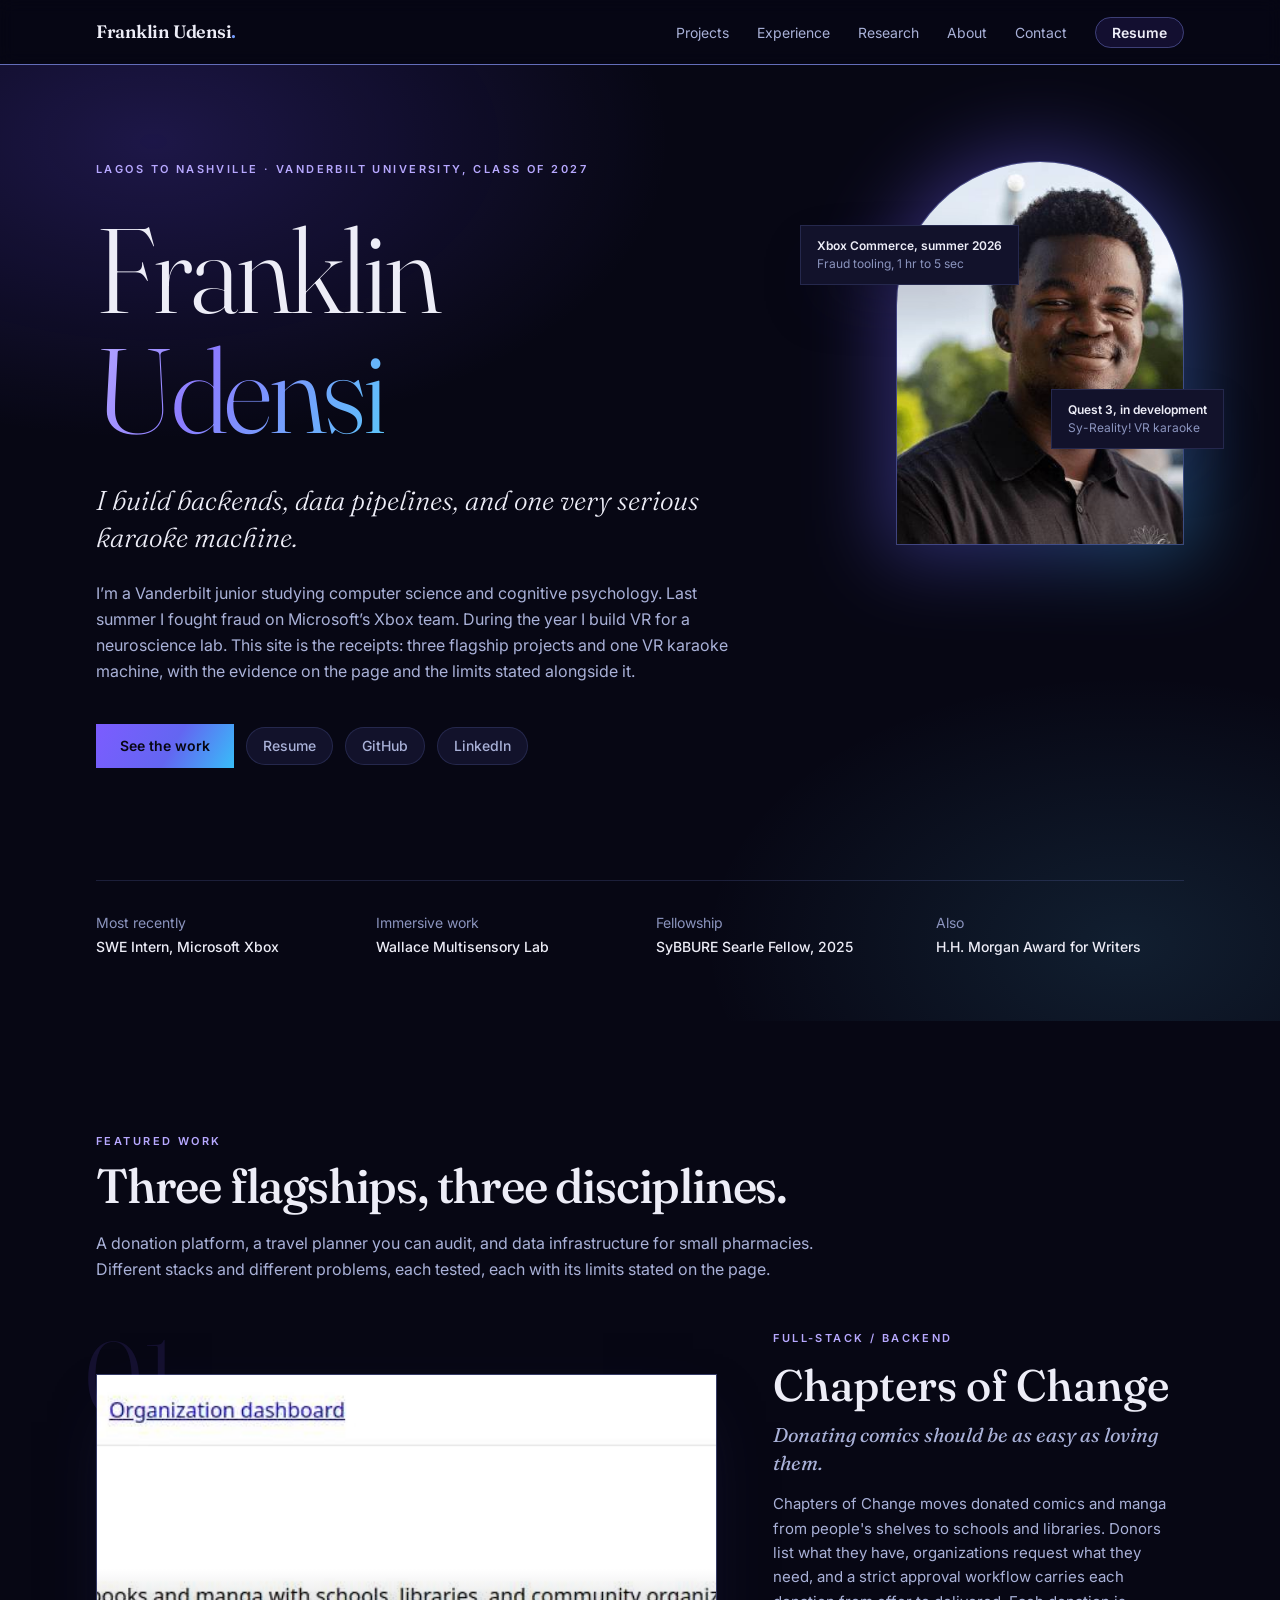
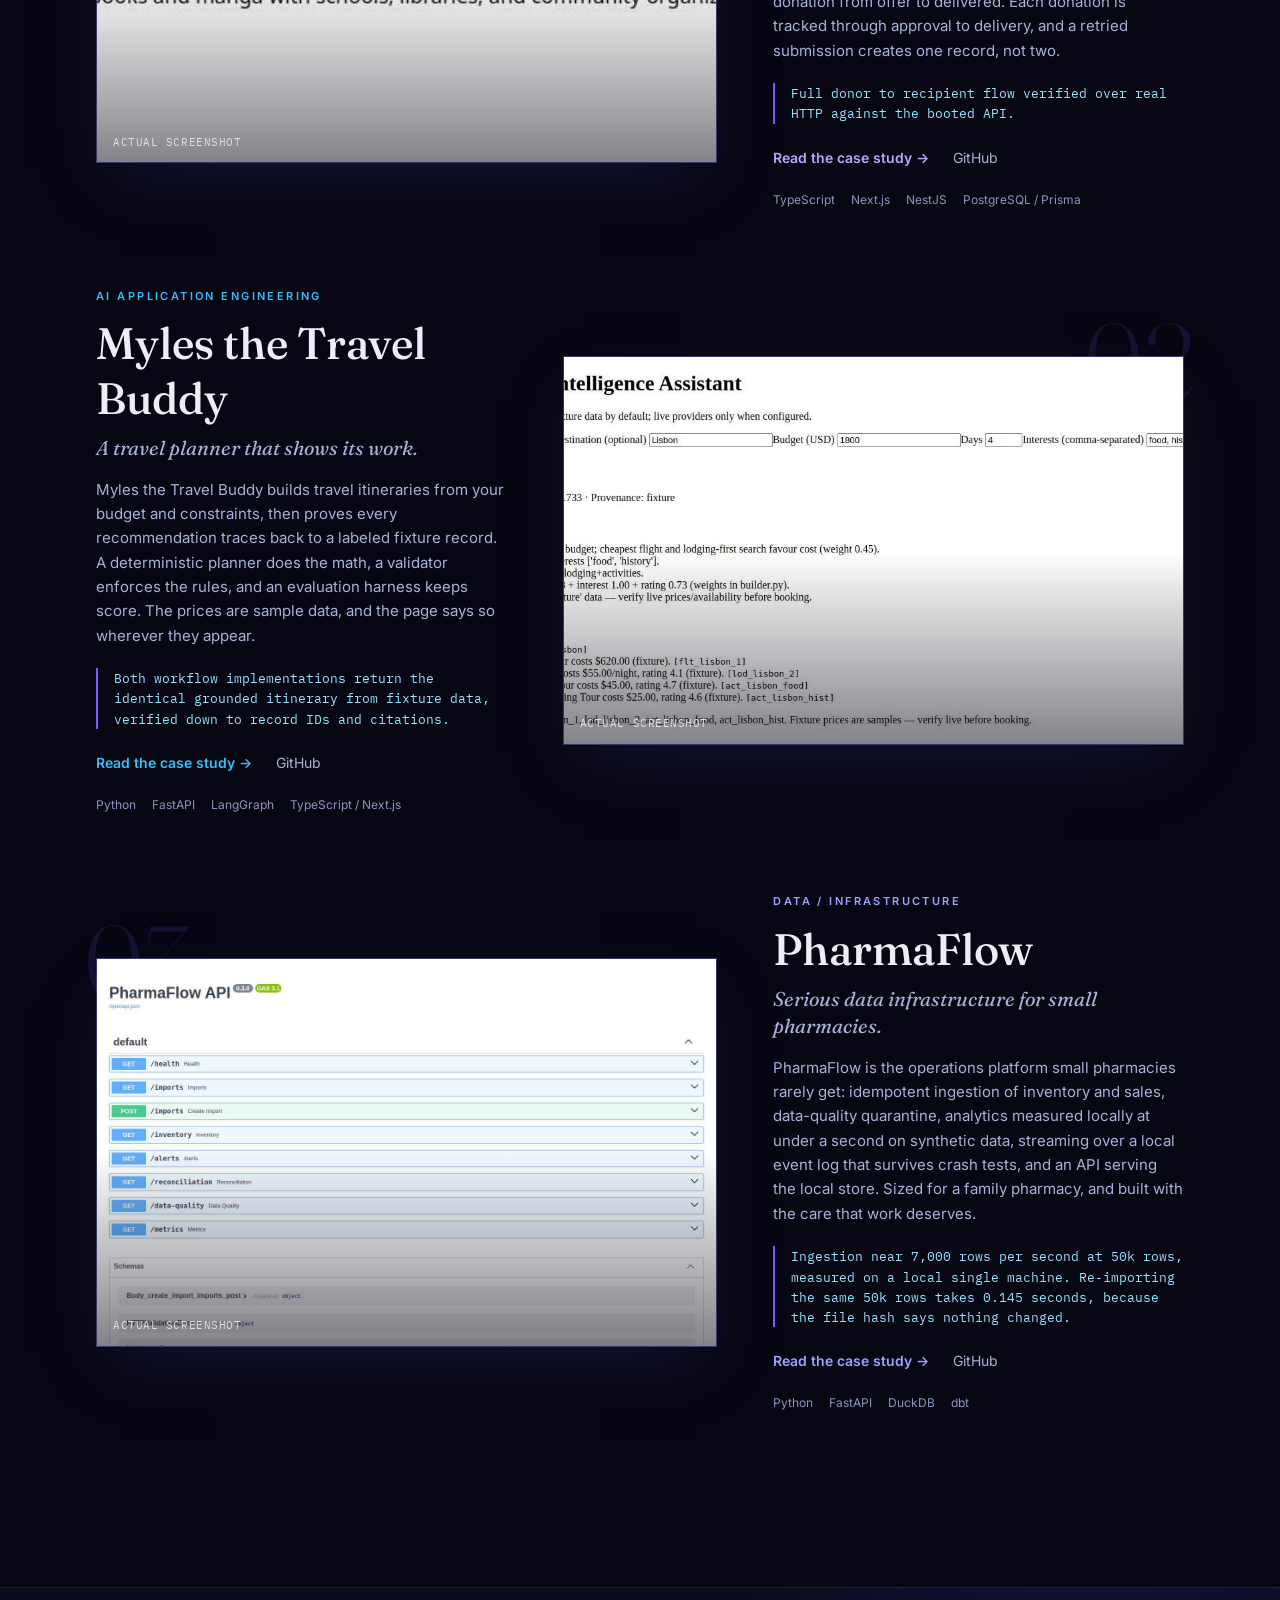
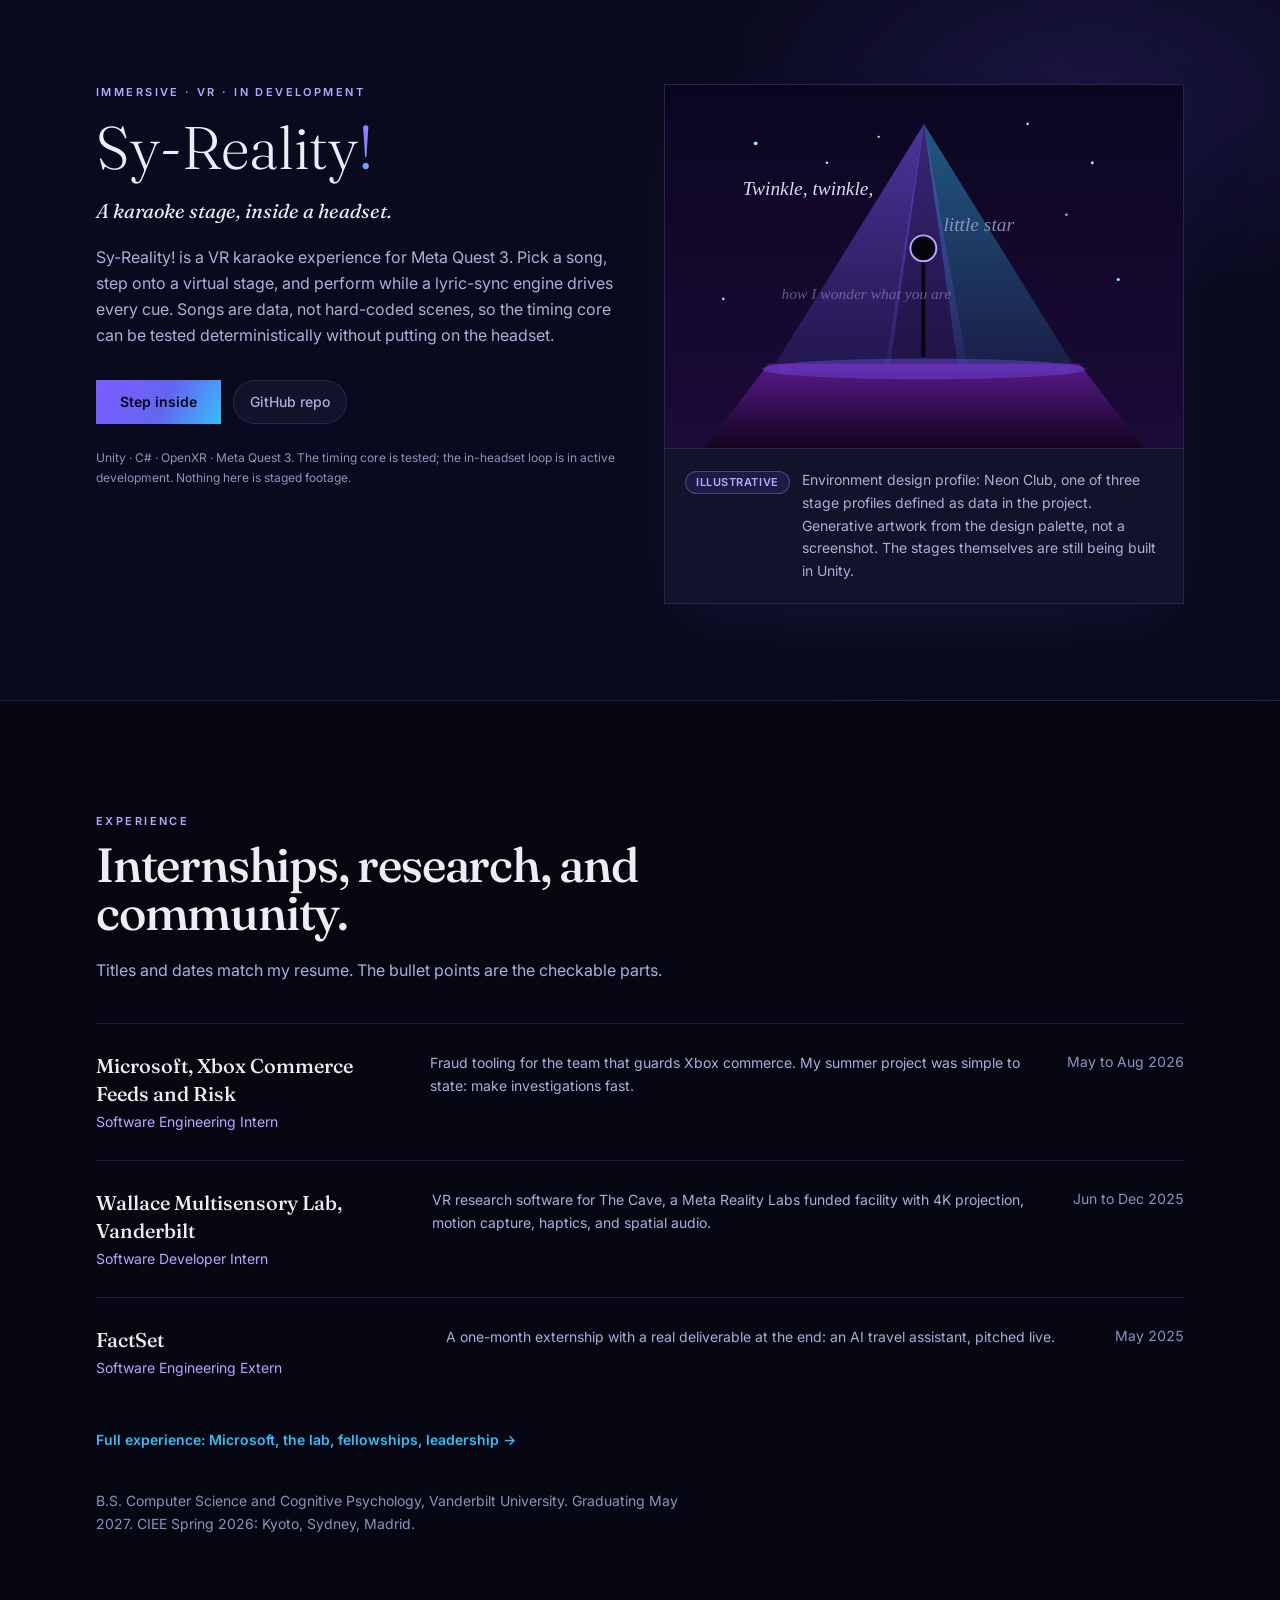
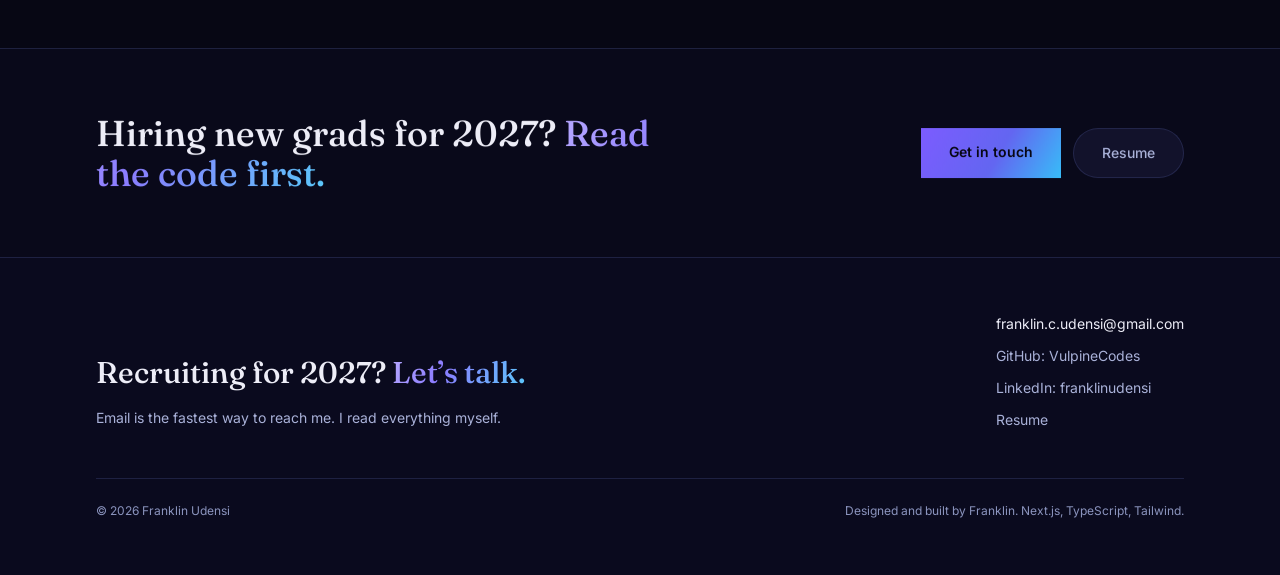
==== commit 2d8da919: "Portfolio audit deploy (2/6): audit export pages and assets" ====
--- a/index.html
+++ b/index.html
@@ -1 +1 @@
-<!DOCTYPE html><html lang="en"><head><meta charSet="utf-8"/><meta name="viewport" content="width=device-width, initial-scale=1"/><link rel="stylesheet" href="/_next/static/css/b5d6dec71631c97b.css" data-precedence="next"/><link rel="preload" as="script" fetchPriority="low" href="/_next/static/chunks/webpack-03f7c6bc932ce1e3.js"/><script src="/_next/static/chunks/fd9d1056-1f1f859026f5f0fa.js" async=""></script><script src="/_next/static/chunks/117-e7a95ff872d9ad6e.js" async=""></script><script src="/_next/static/chunks/main-app-d4679674a07abb10.js" async=""></script><script src="/_next/static/chunks/972-db255a47084783e7.js" async=""></script><script src="/_next/static/chunks/958-a81c5736fae3ac9c.js" async=""></script><script src="/_next/static/chunks/app/page-a7b0f25c73ceef95.js" async=""></script><script src="/_next/static/chunks/app/layout-0e773e17b33c7920.js" async=""></script><link rel="preconnect" href="https://fonts.googleapis.com"/><link rel="preconnect" href="https://fonts.gstatic.com" crossorigin="anonymous"/><title>Franklin Udensi | Software Engineer</title><meta name="description" content="Franklin Udensi is a Vanderbilt junior studying computer science and cognitive psychology. He builds full-stack products, data infrastructure, and VR experiences. Previously a software engineering intern at Microsoft (Xbox)."/><meta name="author" content="Franklin Udensi"/><meta name="keywords" content="Franklin Udensi,software engineer,Vanderbilt,full-stack,data infrastructure,AI applications,VR"/><meta name="robots" content="index, follow"/><meta property="og:title" content="Franklin Udensi | Software Engineer"/><meta property="og:description" content="Franklin Udensi is a Vanderbilt junior studying computer science and cognitive psychology. He builds full-stack products, data infrastructure, and VR experiences. Previously a software engineering intern at Microsoft (Xbox)."/><meta property="og:locale" content="en_US"/><meta property="og:type" content="website"/><meta name="twitter:card" content="summary"/><meta name="twitter:title" content="Franklin Udensi | Software Engineer"/><meta name="twitter:description" content="Franklin Udensi is a Vanderbilt junior studying computer science and cognitive psychology. He builds full-stack products, data infrastructure, and VR experiences. Previously a software engineering intern at Microsoft (Xbox)."/><link rel="icon" href="/icon.svg?8deb0ec6b6bf1eee" type="image/svg+xml" sizes="any"/><link href="https://fonts.googleapis.com/css2?family=Fraunces:ital,opsz,wght@0,9..144,300..600;1,9..144,300..600&amp;family=IBM+Plex+Mono:wght@400;500;600&amp;family=Inter:wght@300..700&amp;display=swap" rel="stylesheet"/><script src="/_next/static/chunks/polyfills-42372ed130431b0a.js" noModule=""></script></head><body class="flex min-h-screen flex-col"><a href="#main" class="sr-only focus:not-sr-only focus:absolute focus:left-4 focus:top-4 focus:z-[60] focus:bg-violet-deep focus:px-4 focus:py-2 focus:text-ink">Skip to content</a><header class="sticky top-0 z-50 border-b border-line/70 bg-night/85 backdrop-blur print:hidden"><div class="mx-auto flex h-16 max-w-6xl items-center justify-between px-5 sm:px-8"><a class="font-display text-lg font-semibold tracking-tight" aria-label="Franklin Udensi, home" href="/">Franklin Udensi<span class="text-accent-gradient" aria-hidden="true">.</span></a><nav aria-label="Primary" class="hidden md:block"><ul class="flex items-center gap-7"><li><a class="link-underline text-sm text-muted hover:text-ink" href="/projects">Projects</a></li><li><a class="link-underline text-sm text-muted hover:text-ink" href="/experience">Experience</a></li><li><a class="link-underline text-sm text-muted hover:text-ink" href="/research">Research</a></li><li><a class="link-underline text-sm text-muted hover:text-ink" href="/about">About</a></li><li><a class="link-underline text-sm text-muted hover:text-ink" href="/contact">Contact</a></li><li><a class="rounded-full border border-lineStrong bg-violet-mist px-4 py-1.5 text-sm font-semibold text-ink transition-colors hover:border-violet-soft" href="/resume">Resume</a></li></ul></nav><button type="button" class="inline-flex h-11 w-11 items-center justify-center md:hidden" aria-expanded="false" aria-controls="mobile-nav" aria-label="Open menu"><span aria-hidden="true" class="text-2xl leading-none">≡</span></button></div></header><main id="main" class="flex-1"><section class="relative overflow-hidden bg-hero-wash"><div class="mx-auto grid max-w-6xl gap-12 px-5 pb-20 pt-16 sm:px-8 sm:pt-24 lg:grid-cols-[1.6fr_1fr] lg:gap-8 lg:pb-28"><div style="opacity:0;transform:translateY(24px)"><p class="text-[11px] font-semibold uppercase tracking-widest2 text-violet-soft">Lagos to Nashville<!-- --> · Vanderbilt University, class of 2027</p><h1 class="mt-8 font-display text-7xl font-light leading-[0.95] tracking-tight sm:text-8xl lg:text-[7.5rem]">Franklin<br/><span class="text-accent-gradient">Udensi</span></h1><p class="mt-8 max-w-reading font-display text-2xl font-light italic leading-snug text-ink sm:text-[1.7rem]">I build backends, data pipelines, and one very serious karaoke machine.</p><p class="mt-6 max-w-reading leading-relaxed text-muted">I’m a Vanderbilt junior studying computer science and cognitive psychology. Last summer I fought fraud on Microsoft’s Xbox team. During the year I build VR for a neuroscience lab. This site is the receipts: three flagship projects and one VR karaoke machine, every claim tested, every limit stated.</p><div class="mt-10 flex flex-wrap items-center gap-3"><a class="bg-accent-gradient px-6 py-3 text-sm font-semibold text-night transition-opacity hover:opacity-90" href="/projects">See the work</a><a class="chip" href="/resume">Resume</a><a href="https://github.com/VulpineCodes" target="_blank" rel="noreferrer" class="chip">GitHub</a><a href="https://www.linkedin.com/in/franklinudensi" target="_blank" rel="noreferrer" class="chip">LinkedIn</a></div></div><div class="relative hidden lg:block" style="opacity:0;transform:translateY(24px)"><div class="relative ml-auto w-72"><div aria-hidden="true" class="absolute -inset-3 rounded-t-full rounded-b-3xl bg-accent-gradient opacity-40 blur-2xl"></div><img src="[data-uri]" alt="Portrait of Franklin Udensi" class="relative aspect-[3/4] w-full rounded-t-full rounded-b-3xl border border-lineStrong object-cover"/><div class="card-surface absolute -left-24 top-16 hidden px-4 py-3 xl:block"><p class="text-xs font-semibold text-ink">Xbox Commerce, summer 2026</p><p class="mt-0.5 text-xs text-faint">Fraud tooling, 1 hr to 5 sec</p></div><div class="card-surface absolute -right-10 bottom-24 hidden px-4 py-3 xl:block"><p class="text-xs font-semibold text-ink">Quest 3, in development</p><p class="mt-0.5 text-xs text-faint">Sy-Reality! VR karaoke</p></div></div></div></div><div class="mx-auto max-w-6xl px-5 pb-16 sm:px-8"><div style="opacity:0;transform:translateY(24px)"><dl class="grid grid-cols-2 gap-8 border-t border-line pt-8 text-sm md:grid-cols-4"><div><dt class="text-faint">Most recently</dt><dd class="mt-1 font-medium text-ink">SWE Intern, Microsoft Xbox</dd></div><div><dt class="text-faint">Immersive work</dt><dd class="mt-1 font-medium text-ink">Wallace Multisensory Lab</dd></div><div><dt class="text-faint">Fellowship</dt><dd class="mt-1 font-medium text-ink">SyBBURE Searle Fellow, 2025</dd></div><div><dt class="text-faint">Also</dt><dd class="mt-1 font-medium text-ink">H.H. Morgan Award for Writers</dd></div></dl></div></div></section><section class="mx-auto max-w-6xl px-5 py-20 sm:px-8 lg:py-28"><div style="opacity:0;transform:translateY(24px)"><div class="max-w-3xl"><p class="eyebrow">Featured work</p><h2 class="mt-3 font-display text-4xl font-medium leading-[1.08] tracking-tight text-ink sm:text-5xl">Three flagships, three disciplines.</h2><p class="mt-5 text-base leading-relaxed text-muted">A donation platform, a travel planner you can audit, and data infrastructure for small pharmacies. Different stacks, different problems, same standard: tested, measured, honest about limits.</p></div></div><div class="mt-8"><div style="opacity:0;transform:translateY(24px)"><article class="group relative border-t border-line py-14 first:border-t-0 first:pt-4 lg:py-16"><div class="grid items-center gap-10 lg:grid-cols-12 lg:gap-8"><div class="relative lg:col-span-7 "><span aria-hidden="true" class="pointer-events-none absolute -top-12 z-0 font-display text-[6.5rem] font-light leading-none text-violet-mist select-none -left-3">01</span><div class="relative overflow-hidden border border-lineStrong shadow-card"><img src="[data-uri]" alt="" aria-hidden="true" class="aspect-[16/10] w-full object-cover object-top transition-transform duration-500 group-hover:scale-[1.02]" loading="lazy"/><div aria-hidden="true" class="absolute inset-0 bg-gradient-to-t from-night/50 via-transparent to-transparent"></div><p class="absolute bottom-3 left-4 font-mono text-[11px] uppercase tracking-wider text-ink/85">Actual screenshot</p></div></div><div class="lg:col-span-5 lg:pl-6"><p class="text-[11px] font-semibold uppercase tracking-widest2 text-violet-soft">Full-Stack / Backend</p><h3 class="mt-3 font-display text-4xl font-medium leading-tight text-ink sm:text-[2.75rem]"><a class="transition-colors hover:text-violet-soft" href="/projects/chapters-of-change">Chapters of Change</a></h3><p class="mt-2 font-display text-xl italic leading-snug text-muted">Donating comics should be as easy as loving them.</p><p class="mt-4 text-[15px] leading-relaxed text-muted">Chapters of Change moves donated comics and manga from people&#x27;s shelves to schools and libraries. Donors list what they have, organizations request what they need, and a strict approval workflow carries each donation from offer to delivered. Nothing gets lost, nothing gets duplicated.</p><p class="mt-5 border-l-2 border-violet pl-4 font-mono text-[12.5px] leading-relaxed text-glow-soft">Full donor to recipient flow verified over real HTTP against the booted API.</p><div class="mt-6 flex flex-wrap items-center gap-x-6 gap-y-3"><a class="text-sm font-semibold text-violet-soft" href="/projects/chapters-of-change">Read the case study<!-- --> <span aria-hidden="true" class="inline-block transition-transform duration-300 group-hover:translate-x-1">→</span></a><a href="https://github.com/VulpineCodes/chapters-of-change" target="_blank" rel="noreferrer" class="link-underline text-sm text-muted hover:text-ink">GitHub</a></div><ul aria-label="Technology stack" class="mt-6 flex flex-wrap gap-x-4 gap-y-1 text-xs text-faint"><li>TypeScript</li><li>Next.js</li><li>NestJS</li><li>PostgreSQL / Prisma</li></ul></div></div></article></div><div style="opacity:0;transform:translateY(24px)"><article class="group relative border-t border-line py-14 first:border-t-0 first:pt-4 lg:py-16"><div class="grid items-center gap-10 lg:grid-cols-12 lg:gap-8"><div class="relative lg:col-span-7 lg:order-2"><span aria-hidden="true" class="pointer-events-none absolute -top-12 z-0 font-display text-[6.5rem] font-light leading-none text-violet-mist select-none -right-3">02</span><div class="relative overflow-hidden border border-lineStrong shadow-card"><img src="[data-uri]" alt="" aria-hidden="true" class="aspect-[16/10] w-full object-cover object-top transition-transform duration-500 group-hover:scale-[1.02]" loading="lazy"/><div aria-hidden="true" class="absolute inset-0 bg-gradient-to-t from-night/50 via-transparent to-transparent"></div><p class="absolute bottom-3 left-4 font-mono text-[11px] uppercase tracking-wider text-ink/85">Actual screenshot</p></div></div><div class="lg:col-span-5 lg:order-1 lg:pr-6"><p class="text-[11px] font-semibold uppercase tracking-widest2 text-glow">AI Application Engineering</p><h3 class="mt-3 font-display text-4xl font-medium leading-tight text-ink sm:text-[2.75rem]"><a class="transition-colors hover:text-violet-soft" href="/projects/myles">Myles</a></h3><p class="mt-2 font-display text-xl italic leading-snug text-muted">A travel planner that shows its work.</p><p class="mt-4 text-[15px] leading-relaxed text-muted">Myles builds travel itineraries from your budget and constraints, then proves every recommendation traces back to real provider data. A deterministic planner does the math, a validator enforces the rules, and an evaluation harness keeps score. Quality is measured here, not promised.</p><p class="mt-5 border-l-2 border-violet pl-4 font-mono text-[12.5px] leading-relaxed text-glow-soft">Both workflow implementations return the identical grounded itinerary, verified down to record IDs and citations.</p><div class="mt-6 flex flex-wrap items-center gap-x-6 gap-y-3"><a class="text-sm font-semibold text-glow" href="/projects/myles">Read the case study<!-- --> <span aria-hidden="true" class="inline-block transition-transform duration-300 group-hover:translate-x-1">→</span></a><a href="https://github.com/VulpineCodes/myles" target="_blank" rel="noreferrer" class="link-underline text-sm text-muted hover:text-ink">GitHub</a></div><ul aria-label="Technology stack" class="mt-6 flex flex-wrap gap-x-4 gap-y-1 text-xs text-faint"><li>Python</li><li>FastAPI</li><li>LangGraph</li><li>TypeScript / Next.js</li></ul></div></div></article></div><div style="opacity:0;transform:translateY(24px)"><article class="group relative border-t border-line py-14 first:border-t-0 first:pt-4 lg:py-16"><div class="grid items-center gap-10 lg:grid-cols-12 lg:gap-8"><div class="relative lg:col-span-7 "><span aria-hidden="true" class="pointer-events-none absolute -top-12 z-0 font-display text-[6.5rem] font-light leading-none text-violet-mist select-none -left-3">03</span><div class="relative overflow-hidden border border-lineStrong shadow-card"><img src="[data-uri]" alt="" aria-hidden="true" class="aspect-[16/10] w-full object-cover object-top transition-transform duration-500 group-hover:scale-[1.02]" loading="lazy"/><div aria-hidden="true" class="absolute inset-0 bg-gradient-to-t from-night/50 via-transparent to-transparent"></div><p class="absolute bottom-3 left-4 font-mono text-[11px] uppercase tracking-wider text-ink/85">Actual screenshot</p></div></div><div class="lg:col-span-5 lg:pl-6"><p class="text-[11px] font-semibold uppercase tracking-widest2 text-indigo-soft">Data / Infrastructure</p><h3 class="mt-3 font-display text-4xl font-medium leading-tight text-ink sm:text-[2.75rem]"><a class="transition-colors hover:text-violet-soft" href="/projects/pharmaflow">PharmaFlow</a></h3><p class="mt-2 font-display text-xl italic leading-snug text-muted">Serious data infrastructure for small pharmacies.</p><p class="mt-4 text-[15px] leading-relaxed text-muted">PharmaFlow is the operations platform small pharmacies never get: idempotent ingestion of inventory and sales, data-quality quarantine, analytics in under a second, streaming that survives crashes, and an API serving it all. Sized for a family pharmacy. Engineered like it matters, because it does.</p><p class="mt-5 border-l-2 border-violet pl-4 font-mono text-[12.5px] leading-relaxed text-glow-soft">Ingestion near 7,000 rows per second at 50k rows. Re-importing the same 50k rows takes 0.145 seconds, because the file hash says nothing changed.</p><div class="mt-6 flex flex-wrap items-center gap-x-6 gap-y-3"><a class="text-sm font-semibold text-indigo-soft" href="/projects/pharmaflow">Read the case study<!-- --> <span aria-hidden="true" class="inline-block transition-transform duration-300 group-hover:translate-x-1">→</span></a><a href="https://github.com/VulpineCodes/pharmaflow" target="_blank" rel="noreferrer" class="link-underline text-sm text-muted hover:text-ink">GitHub</a></div><ul aria-label="Technology stack" class="mt-6 flex flex-wrap gap-x-4 gap-y-1 text-xs text-faint"><li>Python</li><li>FastAPI</li><li>DuckDB</li><li>dbt</li></ul></div></div></article></div></div></section><section aria-labelledby="sy-heading" class="border-y border-line bg-abyss bg-band-wash"><div class="mx-auto grid max-w-6xl gap-12 px-5 py-20 sm:px-8 lg:grid-cols-2 lg:py-24"><div style="opacity:0;transform:translateY(24px)"><p class="text-[11px] font-semibold uppercase tracking-widest2 text-violet-soft">Immersive · VR · In development</p><h2 id="sy-heading" class="mt-4 font-display text-5xl font-light leading-[1.02] sm:text-6xl">Sy-Reality<span class="text-accent-gradient">!</span></h2><p class="mt-5 font-display text-xl italic leading-snug text-ink">A karaoke stage, inside a headset.</p><p class="mt-5 max-w-reading leading-relaxed text-muted">Sy-Reality! is a VR karaoke experience for Meta Quest 3. Pick a song, step onto a virtual stage, and perform while a lyric-sync engine drives every cue. Songs are data, not hard-coded scenes, so the timing core can be tested to the millisecond without putting on the headset.</p><div class="mt-8 flex flex-wrap gap-3"><a class="bg-accent-gradient px-6 py-3 text-sm font-semibold text-night transition-opacity hover:opacity-90" href="/projects/sy-reality">Step inside</a><a href="https://github.com/VulpineCodes/sy-reality" target="_blank" rel="noreferrer" class="chip">GitHub repo</a></div><p class="mt-6 text-xs leading-relaxed text-faint">Unity · C# · OpenXR · Meta Quest 3. The timing core is tested; the in-headset loop is in active development. Nothing here is staged footage.</p></div><div style="opacity:0;transform:translateY(24px)"><figure class="card-surface overflow-hidden"><div class="border-b border-line"><img src="[data-uri]" alt="Generative artwork for the Neon Club environment profile: a violet stage with light beams and floating lyric lines" class="w-full" loading="lazy"/></div><figcaption class="flex items-start gap-3 p-5"><span class="mt-0.5 shrink-0 rounded-full border border-lineStrong bg-violet-mist px-2.5 py-0.5 text-[11px] font-semibold uppercase tracking-wider text-violet-soft">Illustrative</span><span class="text-sm leading-relaxed text-muted">Environment design profile: Neon Club, one of three stage profiles defined as data in the project. Generative artwork from the design palette, not a screenshot. The stages themselves are still being built in Unity.</span></figcaption></figure></div></div></section><section class="mx-auto max-w-6xl px-5 py-20 sm:px-8 lg:py-28"><div style="opacity:0;transform:translateY(24px)"><div class="max-w-3xl"><p class="eyebrow">Experience</p><h2 class="mt-3 font-display text-4xl font-medium leading-[1.08] tracking-tight text-ink sm:text-5xl">Internships, research, and community.</h2><p class="mt-5 text-base leading-relaxed text-muted">Titles and dates match my resume. The bullet points are the checkable parts.</p></div></div><div class="mt-10"><div style="opacity:0;transform:translateY(24px)"><article class="grid gap-2 border-t border-line py-7 sm:grid-cols-[1fr_2fr_auto] sm:gap-8"><div><h3 class="font-display text-xl font-medium text-ink">Microsoft, Xbox Commerce Feeds and Risk</h3><p class="mt-1 text-sm text-violet-soft">Software Engineering Intern</p></div><p class="max-w-reading text-sm leading-relaxed text-muted">Fraud tooling for the team that guards Xbox commerce. My summer project was simple to state: make investigations fast.</p><p class="text-sm tabular-nums text-faint">May to Aug 2026</p></article></div><div style="opacity:0;transform:translateY(24px)"><article class="grid gap-2 border-t border-line py-7 sm:grid-cols-[1fr_2fr_auto] sm:gap-8"><div><h3 class="font-display text-xl font-medium text-ink">Wallace Multisensory Lab, Vanderbilt</h3><p class="mt-1 text-sm text-violet-soft">Software Developer Intern</p></div><p class="max-w-reading text-sm leading-relaxed text-muted">VR research software for The Cave, a Meta Reality Labs funded facility with 4K projection, motion capture, haptics, and spatial audio.</p><p class="text-sm tabular-nums text-faint">Jun to Dec 2025</p></article></div><div style="opacity:0;transform:translateY(24px)"><article class="grid gap-2 border-t border-line py-7 sm:grid-cols-[1fr_2fr_auto] sm:gap-8"><div><h3 class="font-display text-xl font-medium text-ink">FactSet</h3><p class="mt-1 text-sm text-violet-soft">Software Engineering Extern</p></div><p class="max-w-reading text-sm leading-relaxed text-muted">A one-month externship with a real deliverable at the end: an AI travel assistant, pitched live.</p><p class="text-sm tabular-nums text-faint">May 2025</p></article></div></div><div style="opacity:0;transform:translateY(24px)"><p class="mt-6 text-sm"><a class="link-underline font-semibold text-glow" href="/experience">Full experience: Microsoft, the lab, fellowships, leadership →</a></p><p class="mt-10 max-w-reading text-sm leading-relaxed text-faint">B.S. Computer Science and Cognitive Psychology<!-- -->, <!-- -->Vanderbilt University<!-- -->. Graduating <!-- -->May 2027<!-- -->.<!-- --> <!-- -->CIEE Spring 2026: Kyoto, Sydney, Madrid<!-- -->.</p></div></section><section class="border-t border-line bg-abyss/60"><div class="mx-auto max-w-6xl px-5 py-16 sm:px-8"><div style="opacity:0;transform:translateY(24px)"><div class="flex flex-col items-start justify-between gap-8 md:flex-row md:items-center"><h2 class="max-w-xl font-display text-3xl font-medium leading-tight sm:text-4xl">Hiring new grads for 2027? <span class="text-accent-gradient">Read the code first.</span></h2><div class="flex flex-wrap gap-3"><a class="bg-accent-gradient px-7 py-3.5 text-sm font-semibold text-night transition-opacity hover:opacity-90" href="/contact">Get in touch</a><a class="chip px-7 py-3.5" href="/resume">Resume</a></div></div></div></div></section></main><footer class="border-t border-line bg-abyss print:hidden"><div class="mx-auto max-w-6xl px-5 py-14 sm:px-8"><div class="flex flex-col gap-10 md:flex-row md:items-end md:justify-between"><div><p class="max-w-md font-display text-3xl font-medium leading-tight">Recruiting for 2027? <span class="text-accent-gradient">Let’s talk.</span></p><p class="mt-4 max-w-md text-sm leading-relaxed text-muted">Email is the fastest way to reach me. I read everything, and I reply fast when the role is real.</p></div><nav aria-label="Footer"><ul class="space-y-3 text-sm"><li><a class="link-underline text-ink" href="mailto:franklin.c.udensi@gmail.com">franklin.c.udensi@gmail.com</a></li><li><a class="link-underline text-muted hover:text-ink" href="https://github.com/VulpineCodes" target="_blank" rel="noreferrer">GitHub: VulpineCodes</a></li><li><a class="link-underline text-muted hover:text-ink" href="https://www.linkedin.com/in/franklinudensi" target="_blank" rel="noreferrer">LinkedIn: franklinudensi</a></li><li><a class="link-underline text-muted hover:text-ink" href="/resume">Resume</a></li></ul></nav></div><div class="mt-12 flex flex-col gap-2 border-t border-line pt-6 text-xs text-faint sm:flex-row sm:justify-between"><p>© <!-- -->2026<!-- --> Franklin Udensi</p><p>Designed and built by Franklin. Next.js, TypeScript, Tailwind.</p></div></div></footer><script src="/_next/static/chunks/webpack-03f7c6bc932ce1e3.js" async=""></script><script>(self.__next_f=self.__next_f||[]).push([0]);self.__next_f.push([2,null])</script><script>self.__next_f.push([1,"1:HL[\"/_next/static/css/b5d6dec71631c97b.css\",\"style\"]\n"])</script><script>self.__next_f.push([1,"2:I[2846,[],\"\"]\n4:I[24,[\"972\",\"static/chunks/972-db255a47084783e7.js\",\"958\",\"static/chunks/958-a81c5736fae3ac9c.js\",\"931\",\"static/chunks/app/page-a7b0f25c73ceef95.js\"],\"default\"]\n5:I[2972,[\"972\",\"static/chunks/972-db255a47084783e7.js\",\"958\",\"static/chunks/958-a81c5736fae3ac9c.js\",\"931\",\"static/chunks/app/page-a7b0f25c73ceef95.js\"],\"\"]\nb:I[4624,[\"972\",\"static/chunks/972-db255a47084783e7.js\",\"185\",\"static/chunks/app/layout-0e773e17b33c7920.js\"],\"default\"]\nc:I[4707,[],\"\"]\nd:I[6423,[],\"\"]\nf:I[1060,[],\"\"]\n6:T6bd7,"])</script><script>self.__next_f.push([1,"d